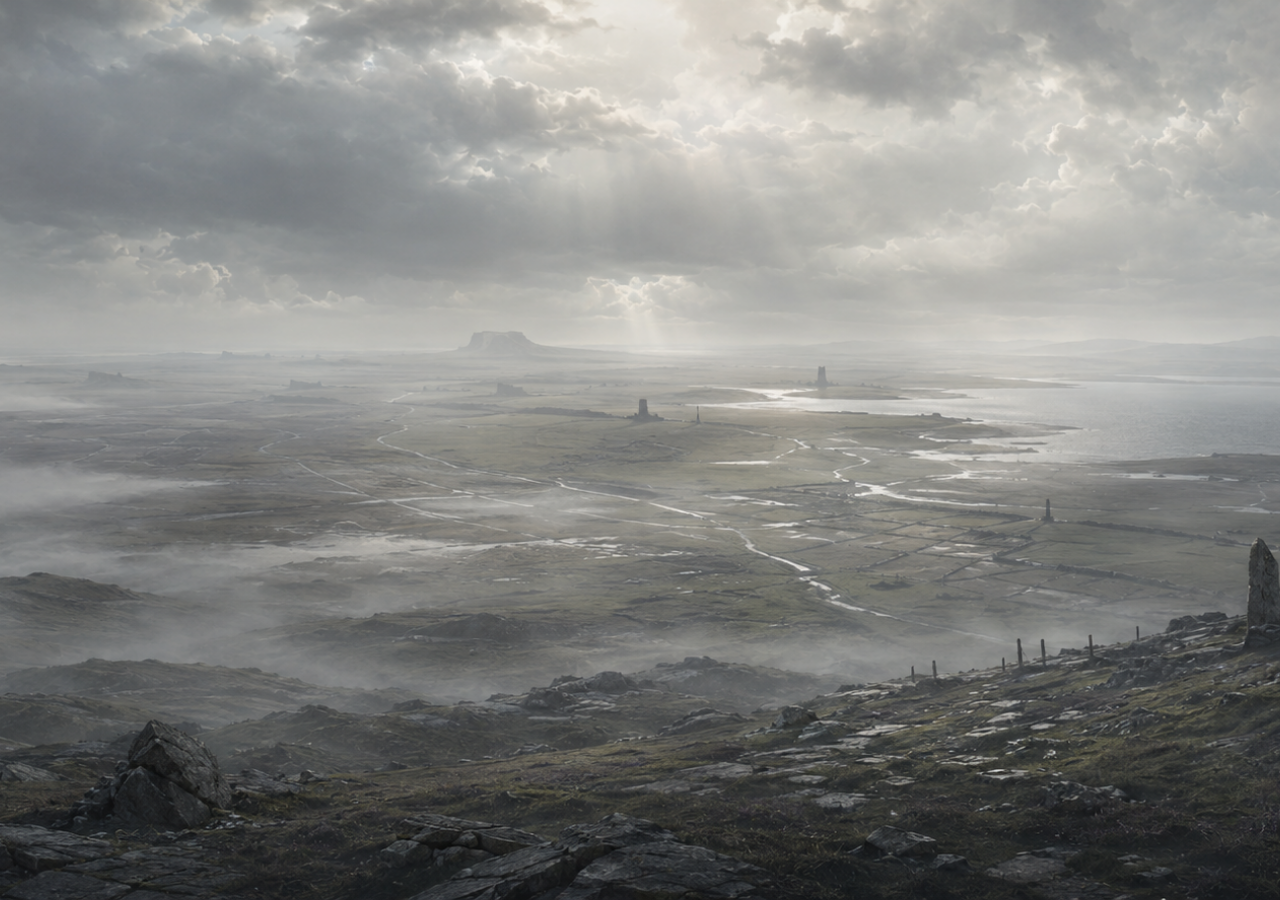
==== index.html @ 6c2b4dd9 "Add holding page" ====
<!doctype html>
<html lang="en">
<head>
  <meta charset="utf-8">
  <meta name="viewport" content="width=device-width, initial-scale=1">
  <title>Made from Fog</title>

  <style>
    html,
    body {
      width: 100%;
      height: 100%;
      margin: 0;
      overflow: hidden;
      background: #111;
    }

    img {
      width: 100%;
      height: 100%;
      display: block;
      object-fit: cover;
      object-position: center;
    }
  </style>
</head>

<body>
  <img src="holding-image.png" alt="A mist-bound landscape">
</body>
</html>
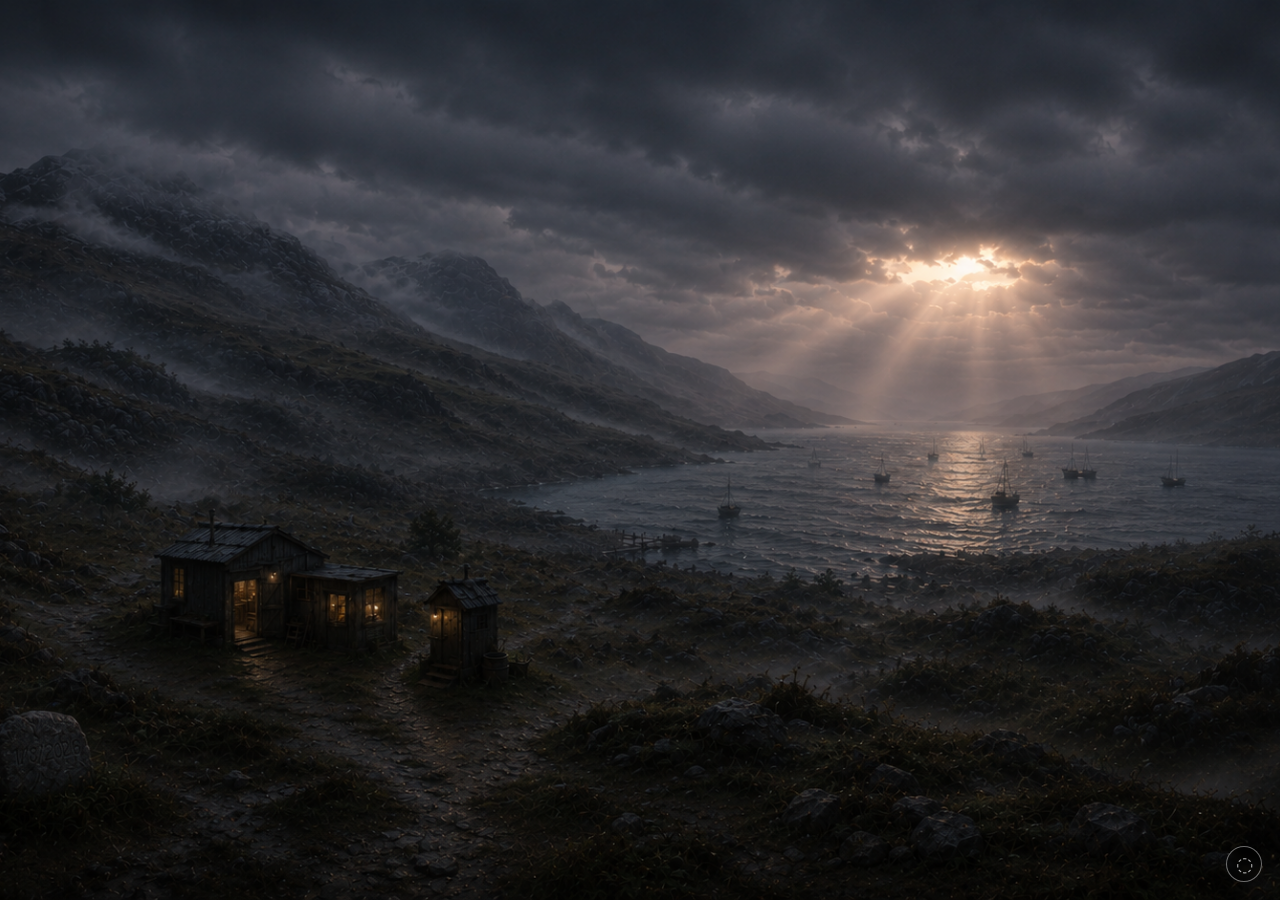
==== commit be02e5d6: "Add subtle visual ledger entry point" ====
--- a/index.html
+++ b/index.html
@@ -15,17 +15,44 @@
       background: #111;
     }
 
-    img {
+    .holding-image {
       width: 100%;
       height: 100%;
       display: block;
       object-fit: cover;
       object-position: center;
     }
+
+    .ledger-link {
+      position: fixed;
+      right: 18px;
+      bottom: 18px;
+      width: 34px;
+      height: 34px;
+      display: grid;
+      place-items: center;
+      border: 1px solid rgba(255, 255, 255, 0.42);
+      border-radius: 50%;
+      background: rgba(0, 0, 0, 0.18);
+      color: rgba(255, 255, 255, 0.68);
+      font: 20px/1 Georgia, serif;
+      text-decoration: none;
+      backdrop-filter: blur(2px);
+      transition: color 160ms ease, border-color 160ms ease, background 160ms ease;
+    }
+
+    .ledger-link:hover,
+    .ledger-link:focus-visible {
+      color: #fff;
+      border-color: rgba(255, 255, 255, 0.82);
+      background: rgba(0, 0, 0, 0.36);
+      outline: none;
+    }
   </style>
 </head>
 
 <body>
-  <img src="holding-image.png" alt="A mist-bound landscape">
+  <img class="holding-image" src="holding-image.png" alt="A mist-bound landscape">
+  <a class="ledger-link" href="archive.html" aria-label="Open the visual ledger" title="Visual ledger">◌</a>
 </body>
 </html>
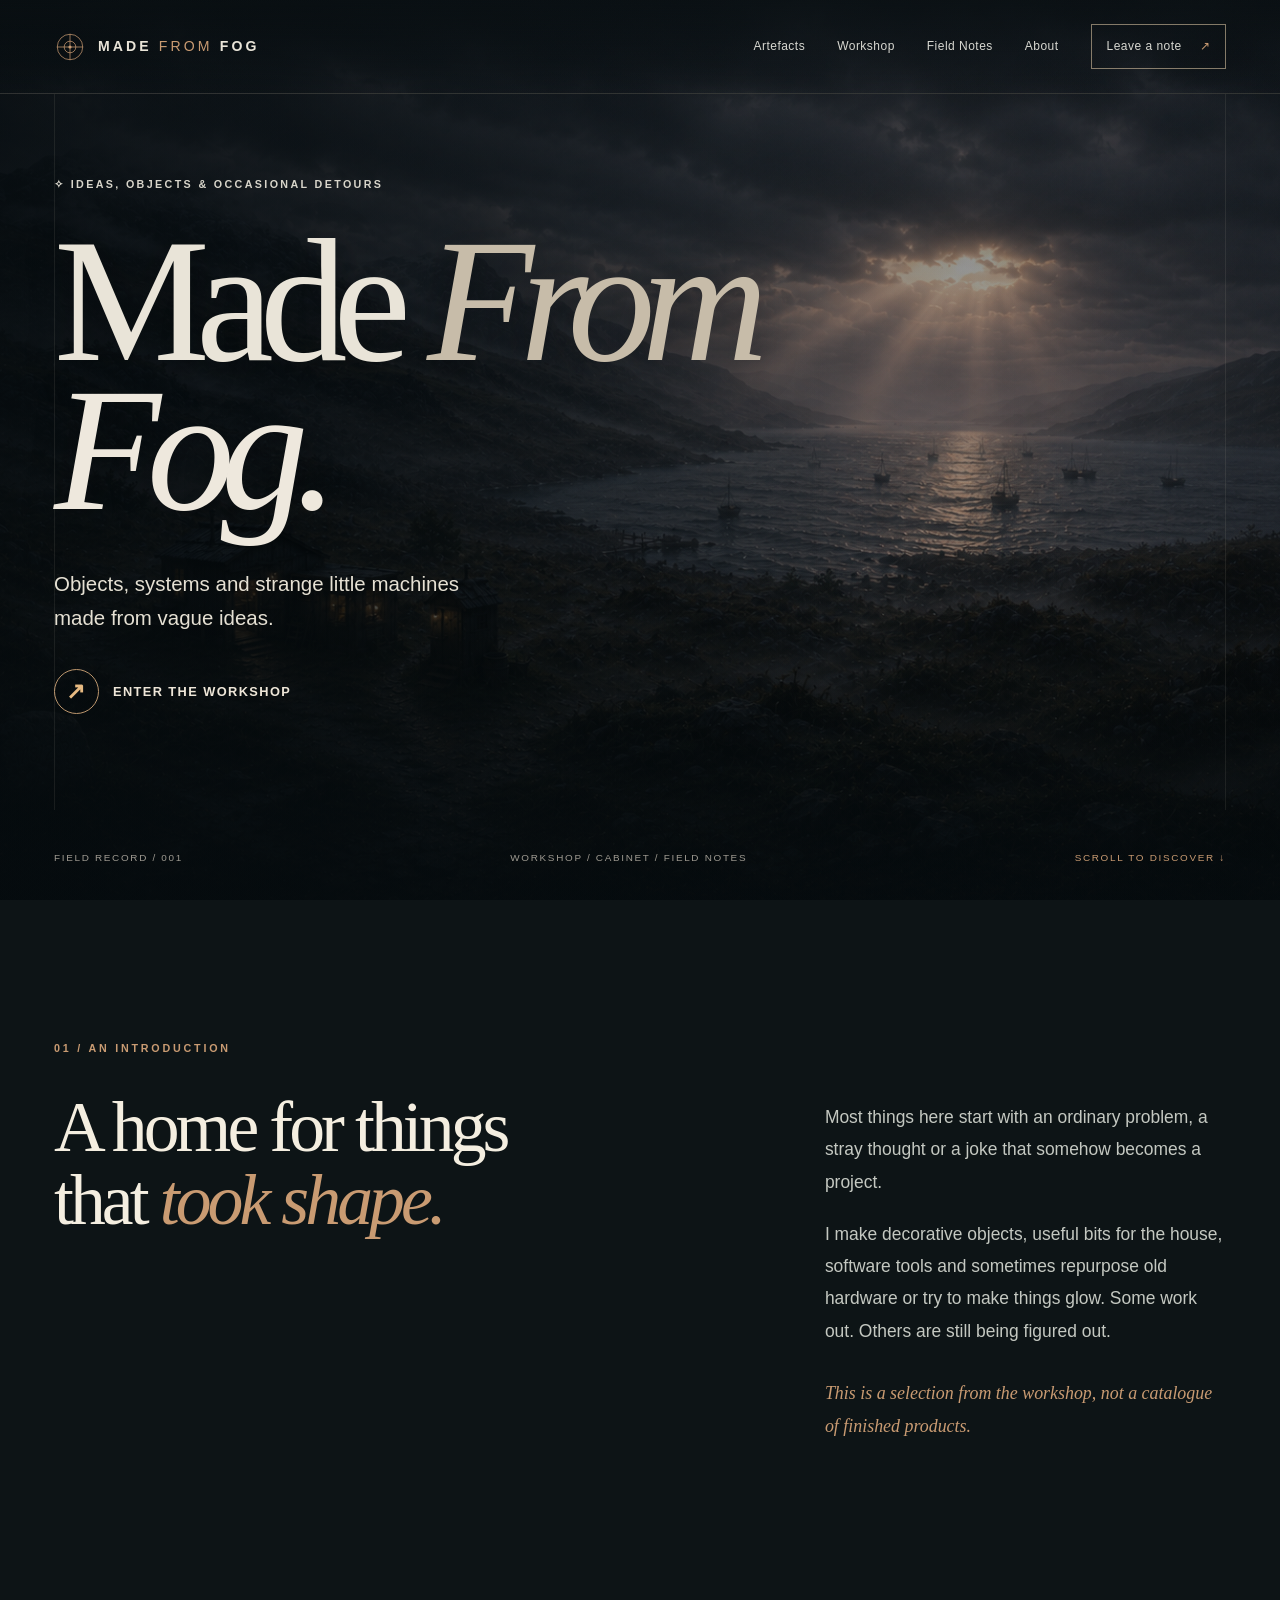
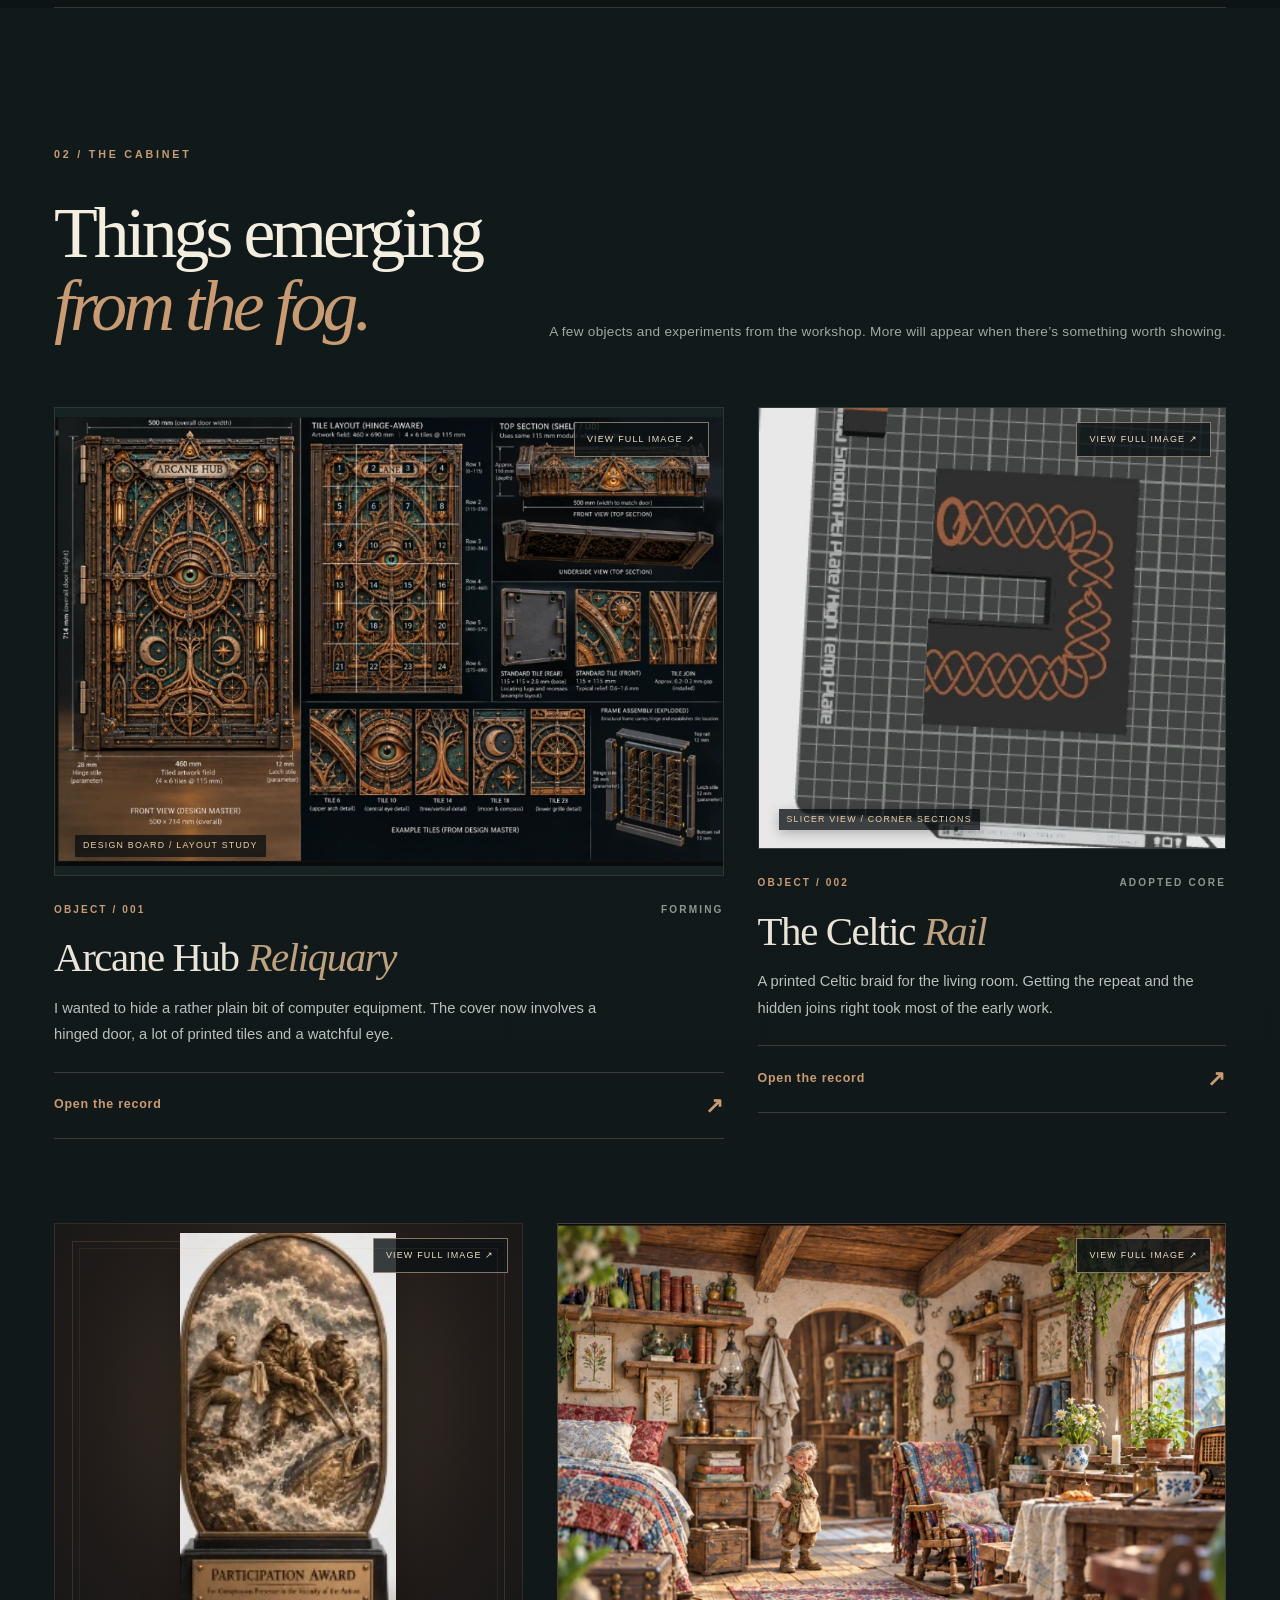
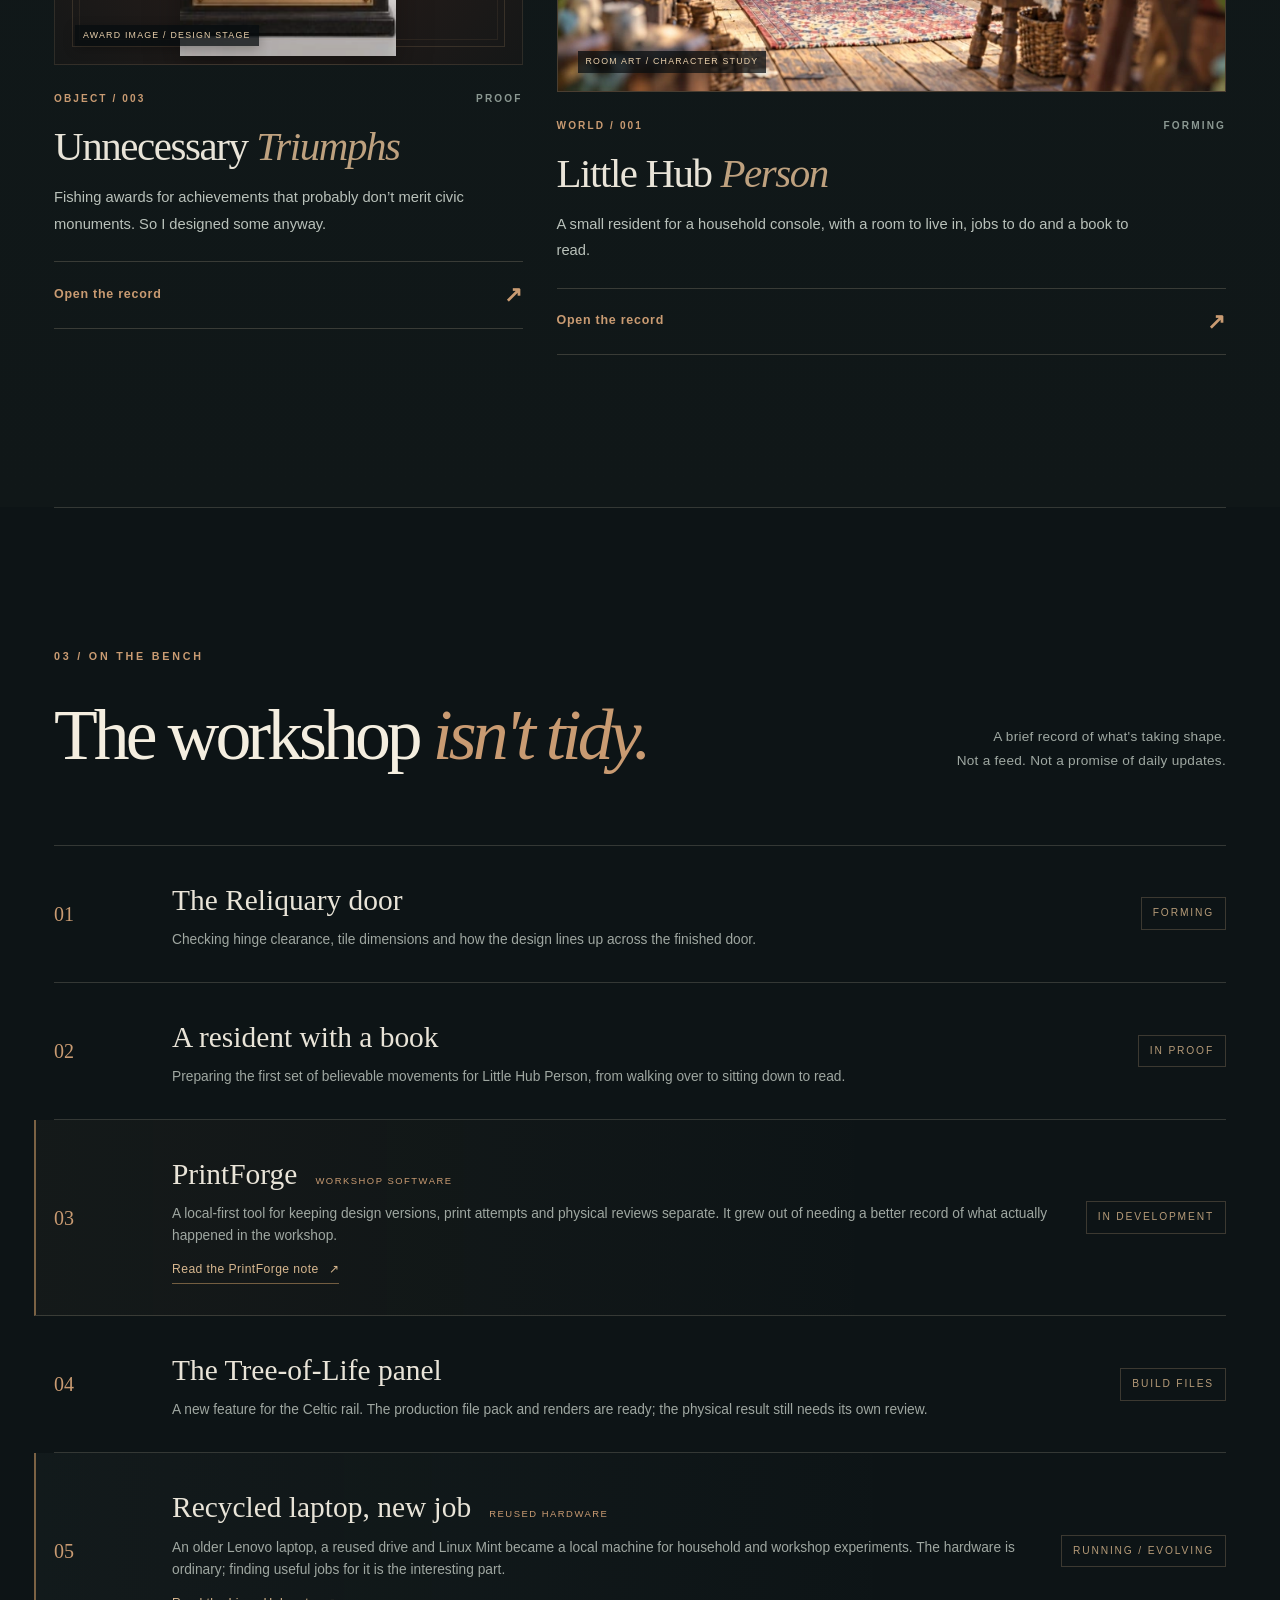
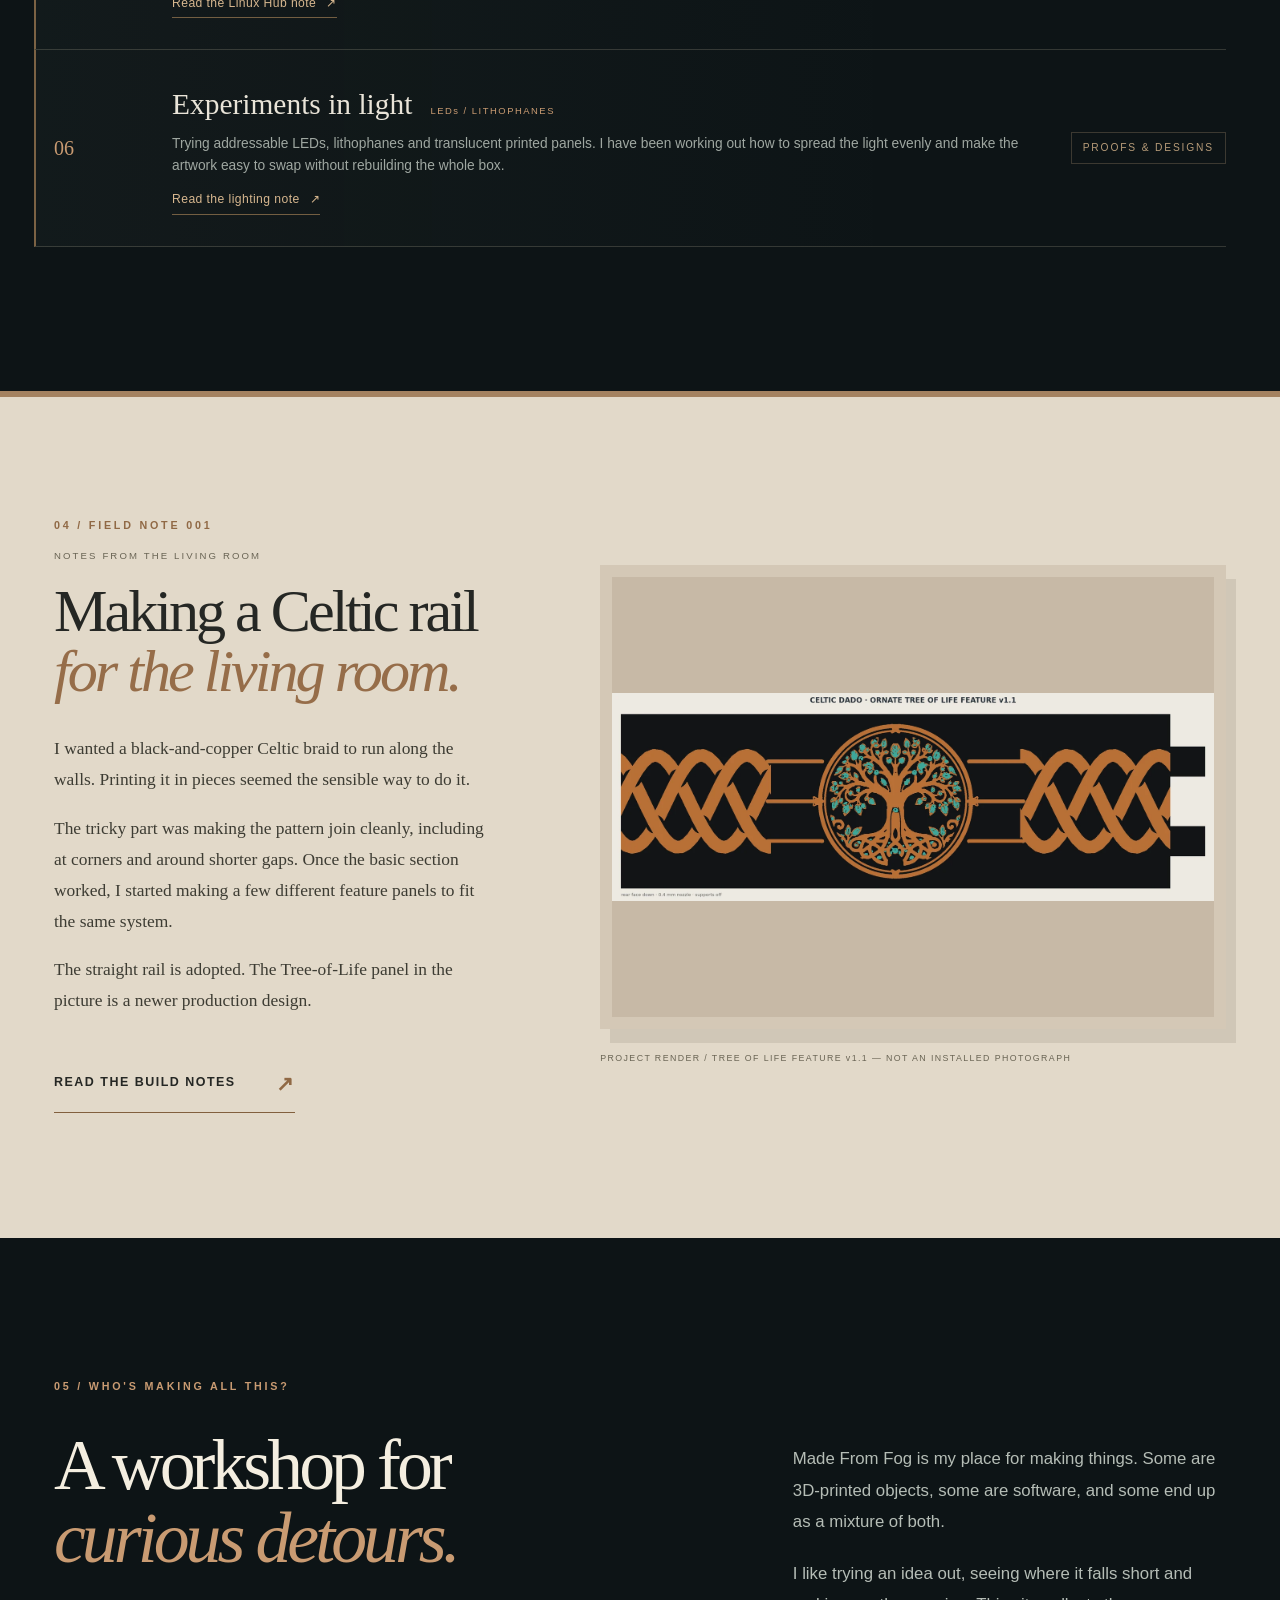
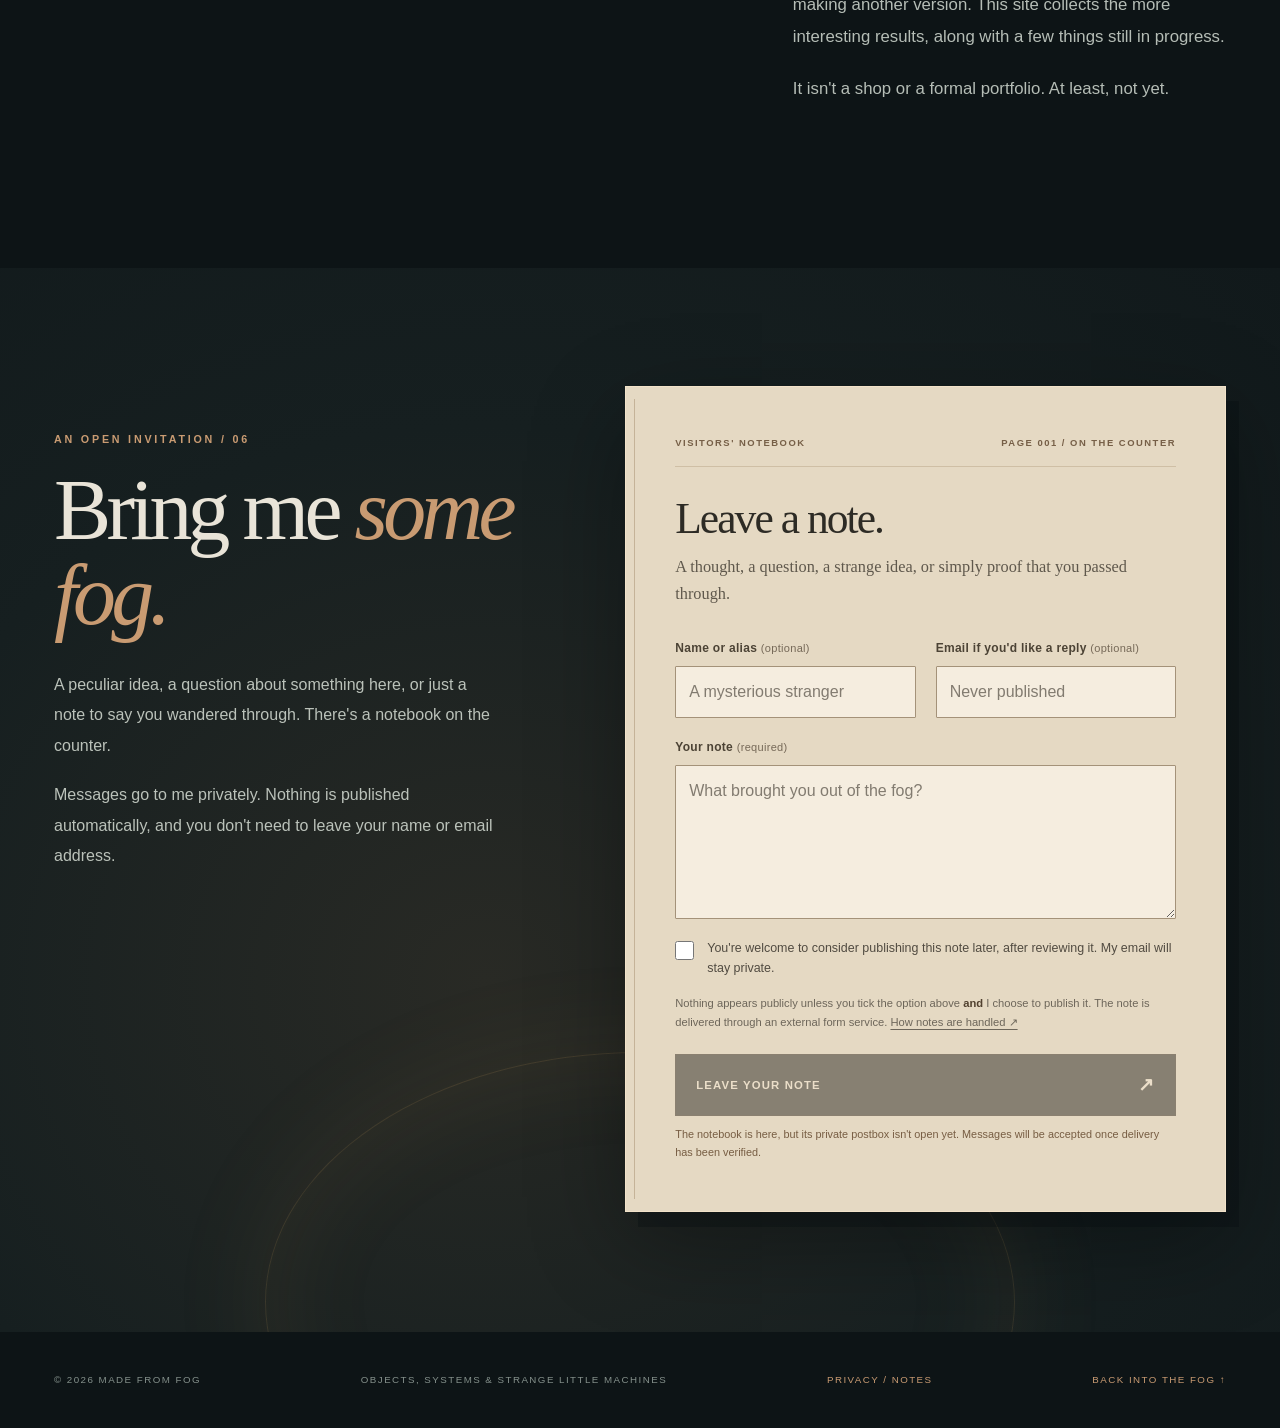
==== commit d2d0eefe: "Stage Made From Fog public gallery v0.5, private notebook closed pending verification" ====
--- a/index.html
+++ b/index.html
@@ -1,58 +1,178 @@
 <!doctype html>
-<html lang="en">
+<html lang="en-GB">
 <head>
-  <meta charset="utf-8">
-  <meta name="viewport" content="width=device-width, initial-scale=1">
-  <title>Made from Fog</title>
-
-  <style>
-    html,
-    body {
-      width: 100%;
-      height: 100%;
-      margin: 0;
-      overflow: hidden;
-      background: #111;
-    }
-
-    .holding-image {
-      width: 100%;
-      height: 100%;
-      display: block;
-      object-fit: cover;
-      object-position: center;
-    }
-
-    .ledger-link {
-      position: fixed;
-      right: 18px;
-      bottom: 18px;
-      width: 34px;
-      height: 34px;
-      display: grid;
-      place-items: center;
-      border: 1px solid rgba(255, 255, 255, 0.42);
-      border-radius: 50%;
-      background: rgba(0, 0, 0, 0.18);
-      color: rgba(255, 255, 255, 0.68);
-      font: 20px/1 Georgia, serif;
-      text-decoration: none;
-      backdrop-filter: blur(2px);
-      transition: color 160ms ease, border-color 160ms ease, background 160ms ease;
-    }
-
-    .ledger-link:hover,
-    .ledger-link:focus-visible {
-      color: #fff;
-      border-color: rgba(255, 255, 255, 0.82);
-      background: rgba(0, 0, 0, 0.36);
-      outline: none;
-    }
-  </style>
+<meta charset="utf-8"/>
+<meta content="width=device-width, initial-scale=1" name="viewport"/>
+<meta content="dark light" name="color-scheme"/>
+<meta content="#10191b" name="theme-color"/>
+<meta content="Made From Fog: a workshop and cabinet of curiosities for objects, systems and strange little machines emerging from vague ideas." name="description"/>
+<title>Made From Fog — Objects, systems &amp; strange little machines</title>
+<link href="assets/css/site.css" rel="stylesheet"/>
 </head>
-
-<body>
-  <img class="holding-image" src="holding-image.png" alt="A mist-bound landscape">
-  <a class="ledger-link" href="archive.html" aria-label="Open the visual ledger" title="Visual ledger">◌</a>
+<body id="top">
+<a class="skip-link" href="#inside">Skip to the workshop</a>
+<header aria-label="Site header" class="site-header">
+<a aria-label="Made From Fog home" class="brand" href="#top">
+<svg aria-hidden="true" class="brand-mark" viewbox="0 0 44 44"><circle cx="22" cy="22" r="17.5"></circle><circle cx="22" cy="22" r="8"></circle><path d="M4 22H40M22 4V40"></path><circle class="brand-star" cx="22" cy="22" r="2.2"></circle></svg>
+<span>MADE <i>FROM</i> FOG</span>
+</a>
+<nav aria-label="Primary navigation" class="desktop-nav">
+<a href="#artefacts">Artefacts</a>
+<a href="#workshop">Workshop</a>
+<a href="#field-notes">Field Notes</a>
+<a href="#about">About</a>
+<a class="nav-invite" href="#notebook">Leave a note <span aria-hidden="true">↗</span></a>
+</nav>
+<details class="mobile-menu">
+<summary aria-label="Open navigation"><span aria-hidden="true">Menu <b>☰</b></span></summary>
+<nav aria-label="Mobile navigation">
+<a href="#artefacts">Artefacts</a>
+<a href="#workshop">Workshop</a>
+<a href="#field-notes">Field Notes</a>
+<a href="#about">About</a>
+<a href="#notebook">Leave a note</a>
+</nav>
+</details>
+</header>
+<main>
+<section aria-labelledby="hero-title" class="hero">
+<div aria-hidden="true" class="hero-gridlines"></div>
+<div class="hero-content page-width">
+<p class="eyebrow hero-kicker">✧  IDEAS, OBJECTS &amp; OCCASIONAL DETOURS</p>
+<h1 id="hero-title">Made <span>From</span><br/><em>Fog.</em></h1>
+<p class="hero-proposition">Objects, systems and strange little machines<br class="wide-only"/> made from vague ideas.</p>
+<a class="enter-link" href="#inside"><span aria-hidden="true" class="enter-icon">↗</span><span>Enter the workshop</span></a>
+</div>
+<div class="hero-foot page-width">
+<span>FIELD RECORD / 001</span>
+<span>WORKSHOP / CABINET / FIELD NOTES</span>
+<span class="hero-scroll">SCROLL TO DISCOVER ↓</span>
+</div>
+</section>
+<section aria-labelledby="intro-title" class="introduction page-width section-space" id="inside">
+<p class="eyebrow marker-label">01 / AN INTRODUCTION</p>
+<div class="intro-layout">
+<h2 class="display-heading" id="intro-title">A home for things<br/>that <em>took shape.</em></h2>
+<div class="intro-prose">
+<p>Most things here start with an ordinary problem, a stray thought or a joke that somehow becomes a project.</p>
+<p>I make decorative objects, useful bits for the house, software tools and sometimes repurpose old hardware or try to make things glow. Some work out. Others are still being figured out.</p>
+<p class="quiet-note">This is a selection from the workshop, not a catalogue of finished products.</p>
+</div>
+</div>
+</section>
+<section aria-labelledby="artefacts-title" class="gallery-section" id="artefacts">
+<div class="page-width section-head">
+<div>
+<p class="eyebrow marker-label">02 / THE CABINET</p>
+<h2 class="display-heading" id="artefacts-title">Things emerging<br/><em>from the fog.</em></h2>
+</div>
+<p class="section-aside">A few objects and experiments from the workshop. More will appear when there’s something worth showing.</p>
+</div>
+<div class="page-width gallery-grid">
+<article class="artefact card-large" id="arcane-hub">
+<div class="artefact-art art-arcane" data-source-status="selected"><a aria-label="View complete design board" class="artefact-image-link" href="assets/images/full/arcane-hub-reliquary.webp" rel="noopener noreferrer" target="_blank"><img alt="Arcane Hub Reliquary design board with a copper and teal mechanical cabinet door, an eye motif, numbered tile plan and assembly details." decoding="async" height="599" loading="lazy" src="assets/images/gallery/arcane-hub-reliquary.webp" width="890"/><span class="image-expand">VIEW FULL IMAGE ↗</span></a><span class="art-annotation">DESIGN BOARD / LAYOUT STUDY</span></div>
+<div class="artefact-body">
+<div class="artefact-metadata"><span>OBJECT / 001</span><span>FORMING</span></div>
+<h3>Arcane Hub <em>Reliquary</em></h3>
+<p>I wanted to hide a rather plain bit of computer equipment. The cover now involves a hinged door, a lot of printed tiles and a watchful eye.</p>
+<details class="record"><summary>Open the record <span aria-hidden="true">↗</span></summary><div class="record-inner"><p><strong>The idea.</strong> Hide the equipment without making the space difficult to get into.</p><p><strong>Where it is now.</strong> A planned cabinet screen with modular decorative panels and translucent sections; the door layout has to work around the hinge.</p><p><strong>Still working on.</strong> Print quality, individual tile sizes and keeping the overall design lined up across the door.</p></div></details>
+</div>
+</article>
+<article class="artefact card-small" id="celtic-dado">
+<div class="artefact-art art-celtic" data-source-status="selected"><a aria-label="View complete slicer image" class="artefact-image-link" href="assets/images/full/celtic-rail-slicer.webp" rel="noopener noreferrer" target="_blank"><img alt="Bambu Studio screenshot showing the black and copper Celtic braid rail parts laid out around a corner on the print plate." decoding="async" height="448" loading="lazy" src="assets/images/gallery/celtic-rail-slicer.webp" width="361"/><span class="image-expand">VIEW FULL IMAGE ↗</span></a><span class="art-annotation">SLICER VIEW / CORNER SECTIONS</span></div>
+<div class="artefact-body">
+<div class="artefact-metadata"><span>OBJECT / 002</span><span>ADOPTED CORE</span></div>
+<h3>The Celtic <em>Rail</em></h3>
+<p>A printed Celtic braid for the living room. Getting the repeat and the hidden joins right took most of the early work.</p>
+<details class="record"><summary>Open the record <span aria-hidden="true">↗</span></summary><div class="record-inner"><p><strong>The idea.</strong> Make a matching decorative rail to run around the living room.</p><p><strong>What worked.</strong> A standard section with a 220 mm installed pitch, hidden joins and repeatable braid detail.</p><p><strong>What came next.</strong> Corners and feature panels. The card image is a slicer preview of the rail components; the Tree-of-Life panel has separate production renders.</p></div></details>
+</div>
+</article>
+<article class="artefact card-small" id="triumphs">
+<div class="artefact-art art-triumphs" data-source-status="selected"><a aria-label="View complete award image" class="artefact-image-link" href="assets/images/full/triumphs-relief.webp" rel="noopener noreferrer" target="_blank"><img alt="Sepia-coloured concept image of an oval mock-heroic fishing participation award, with three figures in rough seas above its plinth." decoding="async" height="276" loading="lazy" src="assets/images/gallery/triumphs-relief.webp" width="141"/><span class="image-expand">VIEW FULL IMAGE ↗</span></a><span class="art-annotation">AWARD IMAGE / DESIGN STAGE</span></div>
+<div class="artefact-body">
+<div class="artefact-metadata"><span>OBJECT / 003</span><span>PROOF</span></div>
+<h3>Unnecessary <em>Triumphs</em></h3>
+<p>Fishing awards for achievements that probably don’t merit civic monuments. So I designed some anyway.</p>
+<details class="record"><summary>Open the record <span aria-hidden="true">↗</span></summary><div class="record-inner"><p><strong>The idea.</strong> Three deliberately over-serious awards for a fishing trip, plus a commemorative token.</p><p><strong>Where it is now.</strong> The Surmullet and Present at Events have engineered print packages and previews.</p><p><strong>Still working on.</strong> Print presentation and checking which photographs and likenesses can be published. The selected picture is design artwork rather than evidence of a finished print.</p></div></details>
+</div>
+</article>
+<article class="artefact card-large" id="little-hub-person">
+<div class="artefact-art art-lhp" data-source-status="selected"><a aria-label="View complete room artwork" class="artefact-image-link" href="assets/images/full/little-hub-room.webp" rel="noopener noreferrer" target="_blank"><img alt="Warm illustrated domestic room with books, a bed, a chair, a window and a small faerie resident standing near the rug." decoding="async" height="580" loading="lazy" src="assets/images/gallery/little-hub-room.webp" width="872"/><span class="image-expand">VIEW FULL IMAGE ↗</span></a><span class="art-annotation">ROOM ART / CHARACTER STUDY</span></div>
+<div class="artefact-body">
+<div class="artefact-metadata"><span>WORLD / 001</span><span>FORMING</span></div>
+<h3>Little Hub <em>Person</em></h3>
+<p>A small resident for a household console, with a room to live in, jobs to do and a book to read.</p>
+<details class="record"><summary>Open the record <span aria-hidden="true">↗</span></summary><div class="record-inner"><p><strong>The idea.</strong> Make the quiet moments on a home console feel inhabited rather than empty.</p><p><strong>Where it is now.</strong> The room and character designs are established. The first walking, sitting and reading activities are being developed.</p><p><strong>Still working on.</strong> Turning the room and character artwork into believable small movements and everyday routines. This is scene artwork, not a runtime screenshot.</p></div></details>
+</div>
+</article>
+</div>
+</section>
+<section aria-labelledby="workshop-title" class="workshop-section section-space page-width" id="workshop">
+<div class="section-head">
+<div><p class="eyebrow marker-label">03 / ON THE BENCH</p><h2 class="display-heading" id="workshop-title">The workshop <em>isn't tidy.</em></h2></div>
+<p class="section-aside">A brief record of what's taking shape.<br/>Not a feed. Not a promise of daily updates.</p>
+</div>
+<div class="workshop-list">
+<div class="workshop-item" id="reliquary-on-bench"><span class="workshop-index">01</span><div><h3>The Reliquary door</h3><p>Checking hinge clearance, tile dimensions and how the design lines up across the finished door.</p></div><span class="workshop-state">FORMING</span></div>
+<div class="workshop-item"><span class="workshop-index">02</span><div><h3>A resident with a book</h3><p>Preparing the first set of believable movements for Little Hub Person, from walking over to sitting down to read.</p></div><span class="workshop-state">IN PROOF</span></div>
+<div class="workshop-item workshop-item-feature" id="printforge"><span class="workshop-index">03</span><div><div class="workshop-heading"><h3>PrintForge</h3><span class="workshop-kind">WORKSHOP SOFTWARE</span></div><p>A local-first tool for keeping design versions, print attempts and physical reviews separate. It grew out of needing a better record of what actually happened in the workshop.</p><a class="workshop-more" href="workshop/printforge/index.html">Read the PrintForge note <span aria-hidden="true">↗</span></a></div><span class="workshop-state">IN DEVELOPMENT</span></div>
+<div class="workshop-item"><span class="workshop-index">04</span><div><h3>The Tree-of-Life panel</h3><p>A new feature for the Celtic rail. The production file pack and renders are ready; the physical result still needs its own review.</p></div><span class="workshop-state">BUILD FILES</span></div>
+<div class="workshop-item workshop-item-feature workshop-item-added" id="reclaimed-linux-hub"><span class="workshop-index">05</span><div><div class="workshop-heading"><h3>Recycled laptop, new job</h3><span class="workshop-kind">REUSED HARDWARE</span></div><p>An older Lenovo laptop, a reused drive and Linux Mint became a local machine for household and workshop experiments. The hardware is ordinary; finding useful jobs for it is the interesting part.</p><a class="workshop-more" href="workshop/reclaimed-linux-hub/index.html">Read the Linux Hub note<span aria-hidden="true"> ↗</span></a></div><span class="workshop-state">RUNNING / EVOLVING</span></div><div class="workshop-item workshop-item-feature workshop-item-added" id="experiments-in-light"><span class="workshop-index">06</span><div><div class="workshop-heading"><h3>Experiments in light</h3><span class="workshop-kind">LEDs / LITHOPHANES</span></div><p>Trying addressable LEDs, lithophanes and translucent printed panels. I have been working out how to spread the light evenly and make the artwork easy to swap without rebuilding the whole box.</p><a class="workshop-more" href="workshop/experiments-in-light/index.html">Read the lighting note<span aria-hidden="true"> ↗</span></a></div><span class="workshop-state">PROOFS &amp; DESIGNS</span></div></div>
+</section>
+<section aria-labelledby="field-title" class="field-note-section" id="field-notes">
+<div class="page-width field-grid">
+<div class="field-copy">
+<p class="eyebrow dark-label">04 / FIELD NOTE 001</p>
+<p class="field-type">NOTES FROM THE LIVING ROOM</p>
+<h2 id="field-title">Making a Celtic rail<br/><em>for the living room.</em></h2>
+<p>I wanted a black-and-copper Celtic braid to run along the walls. Printing it in pieces seemed the sensible way to do it.</p>
+<p>The tricky part was making the pattern join cleanly, including at corners and around shorter gaps. Once the basic section worked, I started making a few different feature panels to fit the same system.</p>
+<p>The straight rail is adopted. The Tree-of-Life panel in the picture is a newer production design.</p>
+<a class="dark-link" href="field-notes/celtic-rail/index.html">Read the build notes <span aria-hidden="true">↗</span></a>
+</div>
+<figure class="field-figure"><img alt="Production CAD render of the long black Celtic dado rail with copper three-strand braid and a central Tree-of-Life feature" loading="lazy" src="assets/art/celtic-rail.webp"/><figcaption>PROJECT RENDER / TREE OF LIFE FEATURE v1.1 — NOT AN INSTALLED PHOTOGRAPH</figcaption></figure>
+</div>
+</section>
+<section aria-labelledby="about-title" class="about-section page-width section-space" id="about">
+<div><p class="eyebrow marker-label">05 / WHO'S MAKING ALL THIS?</p><h2 class="display-heading" id="about-title">A workshop for<br/><em>curious detours.</em></h2></div>
+<div class="about-copy">
+<p>Made From Fog is my place for making things. Some are 3D-printed objects, some are software, and some end up as a mixture of both.</p>
+<p>I like trying an idea out, seeing where it falls short and making another version. This site collects the more interesting results, along with a few things still in progress.</p>
+<p>It isn't a shop or a formal portfolio. At least, not yet.</p>
+</div>
+</section>
+<section aria-labelledby="bring-title" class="invitation invitation-notebook" id="notebook">
+<div aria-hidden="true" class="invitation-glow"></div>
+<div class="page-width notebook-layout">
+<div class="notebook-intro">
+<p class="eyebrow">AN OPEN INVITATION / 06</p>
+<h2 id="bring-title">Bring me <em>some fog.</em></h2>
+<p>A peculiar idea, a question about something here, or just a note to say you wandered through. There's a notebook on the counter.</p>
+<p>Messages go to me privately. Nothing is published automatically, and you don't need to leave your name or email address.</p>
+</div>
+<div class="notebook-paper" aria-labelledby="notebook-title">
+<div class="notebook-topline"><span>VISITORS' NOTEBOOK</span><span>PAGE 001 / ON THE COUNTER</span></div>
+<h3 id="notebook-title">Leave a note.</h3>
+<p class="notebook-hint">A thought, a question, a strange idea, or simply proof that you passed through.</p>
+<form id="guest-note-form" action="#notebook" method="POST" autocomplete="on">
+<input name="_subject" type="hidden" value="Made From Fog — private visitor note"/>
+<input name="_next" type="hidden" value="https://made-from-fog.co.uk/notes/thank-you/"/>
+<input name="_template" type="hidden" value="table"/>
+<div class="honey-trap" aria-hidden="true"><label for="visitor-website">Leave this blank</label><input tabindex="-1" name="_honey" id="visitor-website" type="text" autocomplete="off"/></div>
+<div class="notebook-fields">
+<div class="notebook-field"><label for="visitor-name">Name or alias <span>(optional)</span></label><input id="visitor-name" name="name" type="text" maxlength="64" autocomplete="nickname" placeholder="A mysterious stranger"/></div>
+<div class="notebook-field"><label for="visitor-email">Email if you'd like a reply <span>(optional)</span></label><input id="visitor-email" name="email" type="email" maxlength="254" autocomplete="email" placeholder="Never published"/></div>
+</div>
+<div class="notebook-field"><label for="visitor-message">Your note <span>(required)</span></label><textarea id="visitor-message" name="message" required minlength="5" maxlength="1500" rows="5" placeholder="What brought you out of the fog?"></textarea></div>
+<label class="notebook-consent" for="visitor-share"><input id="visitor-share" name="may_publish" type="checkbox" value="Yes - I give permission to consider this note for public display with my chosen name/alias only"/><span>You're welcome to consider publishing this note later, after reviewing it. My email will stay private.</span></label>
+<p class="notebook-privacy">Nothing appears publicly unless you tick the option above <strong>and</strong> I choose to publish it. The note is delivered through an external form service. <a href="privacy/">How notes are handled ↗</a></p>
+<button class="notebook-submit" type="submit" disabled>Leave your note <span aria-hidden="true">↗</span></button>
+<p class="notebook-setup-message" role="status">The notebook is here, but its private postbox isn't open yet. Messages will be accepted once delivery has been verified.</p>
+</form>
+</div>
+</div>
+</section>
+</main>
+<footer class="site-footer page-width"><span>© <span id="year">2026</span> MADE FROM FOG</span><span>OBJECTS, SYSTEMS &amp; STRANGE LITTLE MACHINES</span><a href="privacy/">PRIVACY / NOTES</a><a href="#top">BACK INTO THE FOG ↑</a></footer>
 </body>
 </html>
--- a/assets/css/site.css
+++ b/assets/css/site.css
@@ -0,0 +1,103 @@
+:root{--ink:#0d1416;--ink2:#151f20;--ink3:#1c2526;--text:#e9e4d8;--muted:#adb2ab;--faint:#79827d;--copper:#c99b72;--copper-soft:#9d7a58;--line:rgba(209,200,174,.2);--paper:#e2d9c9;--paper-ink:#252724;--max:1280px}
+*{box-sizing:border-box}html{scroll-behavior:smooth;scroll-padding-top:68px}body{margin:0;background:var(--ink);color:var(--text);font-family:Arial,Helvetica,sans-serif;-webkit-font-smoothing:antialiased;line-height:1.6}img{display:block;max-width:100%}a{color:inherit;text-decoration:none}button,input{font:inherit}p,h1,h2,h3{margin-top:0}::selection{background:var(--copper);color:#141718}:focus-visible{outline:2px solid #ebc59b;outline-offset:4px}.skip-link{position:absolute;left:12px;top:-80px;z-index:60;background:#e6dccd;color:#151515;padding:10px 16px}.skip-link:focus{top:12px}.page-width{width:min(calc(100% - 108px),var(--max));margin-inline:auto}.section-space{padding-top:140px;padding-bottom:144px}.eyebrow{font-size:.67rem;font-weight:700;letter-spacing:.26em;text-transform:uppercase;color:var(--copper);line-height:1.5}.marker-label{margin-bottom:35px}.display-heading{font-family:Georgia,'Times New Roman',serif;font-size:clamp(3rem,5.6vw,6.45rem);font-weight:400;letter-spacing:-.055em;line-height:1.02;margin:0;color:#f4eee0}.display-heading em{font-weight:400;color:var(--copper);font-style:italic}.site-header{height:94px;position:absolute;inset:0 0 auto;z-index:15;display:flex;justify-content:space-between;align-items:center;padding:0 max(54px,calc((100vw - var(--max))/2));border-bottom:1px solid rgba(230,220,192,.17);background:linear-gradient(180deg,rgba(9,15,18,.7),rgba(9,15,18,.06));gap:24px}.brand{display:flex;align-items:center;gap:12px;font-size:.88rem;letter-spacing:.22em;font-weight:600;white-space:nowrap;line-height:1.2}.brand i{font-style:normal;color:var(--copper);font-weight:400}.brand-mark{width:32px;fill:none;stroke:var(--copper);stroke-width:1}.brand-mark .brand-star{fill:var(--copper);stroke:none}.desktop-nav{display:flex;align-items:center;gap:clamp(19px,2.5vw,37px);font-size:.75rem;letter-spacing:.04em;color:#d8d8d1}.desktop-nav a:not(.nav-invite){transition:color .25s}.desktop-nav a:not(.nav-invite):hover{color:var(--copper)}.desktop-nav .nav-invite{border:1px solid rgba(232,208,172,.55);padding:12px 15px;white-space:nowrap}.desktop-nav .nav-invite span{margin-left:14px;color:var(--copper)}.mobile-menu{display:none}.hero{position:relative;min-height:800px;min-height:100svh;display:flex;flex-direction:column;justify-content:center;isolation:isolate;background:#0b171c}.hero:before{content:"";position:absolute;inset:0;z-index:-2;background-image:linear-gradient(90deg,rgba(5,11,14,.73),rgba(6,12,15,.25) 65%,rgba(5,11,14,.18)),linear-gradient(0deg,rgba(5,11,14,.86),transparent 39%,rgba(5,11,14,.38)),url('../../holding-image.png'),url('../art/fog-study.webp');background-size:cover;background-position:center center}.hero:after{content:"";position:absolute;inset:0;z-index:-1;pointer-events:none;background:radial-gradient(ellipse 52% 64% at 73% 44%,transparent,rgba(6,12,15,.35))}.hero-gridlines{position:absolute;inset:94px 54px 90px;pointer-events:none;border-left:1px solid rgba(245,236,215,.08);border-right:1px solid rgba(245,236,215,.08)}.hero-content{padding-top:140px;padding-bottom:150px}.hero-kicker{color:#d8d5ca;margin-bottom:35px;letter-spacing:.22em}.tiny-star{font-size:1rem;color:var(--copper);margin-right:9px}.hero h1{font-family:Georgia,'Times New Roman',serif;font-weight:400;line-height:.85;font-size:clamp(6.5rem,13.7vw,13.8rem);letter-spacing:-.08em;margin:0 0 42px;text-shadow:0 5px 40px rgba(0,0,0,.35)}.hero h1 span{font-style:italic;color:#c7bca9}.hero h1 em{font-style:italic;color:#eee8dd;font-weight:400}.hero-proposition{color:#e5e0d3;font-size:clamp(1rem,1.6vw,1.28rem);line-height:1.65;max-width:620px;margin:0 0 35px}.enter-link{display:inline-flex;align-items:center;gap:14px;font-size:.8rem;font-weight:600;letter-spacing:.11em;text-transform:uppercase;color:#eee6d8}.enter-icon{width:45px;height:45px;border:1px solid #bc966d;color:#e7ba82;display:grid;place-items:center;font-size:1.45rem;border-radius:100px;transition:background .25s,transform .25s}.enter-link:hover .enter-icon{background:rgba(203,155,105,.18);transform:translate(3px,-3px)}.hero-foot{position:absolute;bottom:34px;left:50%;transform:translateX(-50%);display:flex;gap:14px;justify-content:space-between;color:rgba(232,223,208,.68);font-size:.62rem;letter-spacing:.17em}.hero-scroll{color:var(--copper)}.introduction{border-bottom:1px solid var(--line)}.intro-layout{display:grid;grid-template-columns:1.25fr .75fr;gap:clamp(40px,8vw,140px);align-items:start}.intro-prose{max-width:450px;padding-top:10px;color:#c4c8c1;font-size:1.09rem;line-height:1.85}.intro-prose p{margin-bottom:20px}.intro-prose .quiet-note{font-family:Georgia,serif;font-style:italic;color:var(--copper);font-size:1.12rem;margin-top:30px}.gallery-section{padding:138px 0 152px;background:linear-gradient(180deg,#111a1b,#101718)}.section-head{display:flex;justify-content:space-between;align-items:end;gap:60px;margin-bottom:64px}.section-aside{font-size:.85rem;line-height:1.75;letter-spacing:.02em;color:#9fa8a2;margin-bottom:0;min-width:230px;text-align:right}.gallery-grid{display:grid;grid-template-columns:repeat(12,minmax(0,1fr));column-gap:34px;row-gap:84px}.artefact{min-width:0}.card-large{grid-column:span 7}.card-small{grid-column:span 5}.artefact-art{position:relative;overflow:hidden;background:#192526;border:1px solid rgba(220,195,153,.12);aspect-ratio:1.43;display:grid;place-items:center}.artefact-art img{width:100%;height:100%;object-fit:cover;transition:transform .8s cubic-bezier(.16,1,.3,1)}.artefact:hover .artefact-art img{transform:scale(1.035)}.card-small .artefact-art{aspect-ratio:1.06}.art-arcane{background:#172322}.art-celtic{background:#121513}.art-celtic img{object-fit:cover;object-position:center}.art-triumphs{background:#27221c}.art-lhp{background:#352b22}.art-annotation{position:absolute;bottom:18px;left:20px;padding:5px 8px;background:rgba(7,13,15,.76);color:#e9d0ac;letter-spacing:.14em;font-size:.55rem;line-height:1.3}.artefact-body{padding-top:26px}.artefact-metadata{display:flex;gap:25px;justify-content:space-between;font-size:.63rem;letter-spacing:.21em;color:var(--copper);font-weight:700}.artefact-metadata span+span{color:#8b9892}.artefact h3{font-family:Georgia,serif;font-size:clamp(2rem,3.2vw,3.35rem);line-height:1.12;letter-spacing:-.035em;font-weight:400;margin:17px 0 14px}.artefact h3 em{color:#bea17f;font-weight:400}.artefact-body>p{font-size:.92rem;line-height:1.8;max-width:580px;color:#b9c1ba;margin-bottom:24px}.record{border-top:1px solid rgba(220,206,176,.2);border-bottom:1px solid rgba(220,206,176,.2);color:var(--copper)}.record summary{cursor:pointer;display:flex;justify-content:space-between;align-items:center;font-weight:600;letter-spacing:.06em;padding:15px 0;font-size:.78rem;list-style:none}.record summary::-webkit-details-marker{display:none}.record summary span{font-size:1.4rem;transition:transform .25s}.record[open] summary span{transform:rotate(90deg)}.record-inner{padding:4px 12px 17px;border-top:1px solid rgba(220,206,176,.1);color:#b9c1ba;font-size:.84rem;line-height:1.7}.record-inner p{margin:11px 0}.record-inner strong{color:#e0c29c;font-weight:600}.workshop-section{border-top:1px solid var(--line)}.workshop-section .section-head{margin-bottom:72px}.workshop-list{border-top:1px solid var(--line)}.workshop-item{border-bottom:1px solid var(--line);display:grid;grid-template-columns:90px 1fr auto;gap:28px;padding:31px 0;align-items:center}.workshop-index{color:var(--copper);font-family:Georgia,serif;font-size:1.25rem}.workshop-item h3{font-family:Georgia,serif;font-size:clamp(1.35rem,2.3vw,2.2rem);font-weight:400;margin:0 0 5px}.workshop-item p{color:#9fa7a1;font-size:.86rem;margin:0;line-height:1.6}.workshop-state{font-size:.64rem;color:#b69b78;letter-spacing:.18em;white-space:nowrap;border:1px solid rgba(182,155,120,.28);padding:7px 11px}.field-note-section{background:var(--paper);color:var(--paper-ink);padding:120px 0 125px;border-top:6px solid #a48260}.field-grid{display:grid;grid-template-columns:.83fr 1.17fr;gap:clamp(50px,8vw,110px);align-items:center}.field-copy h2{font-family:Georgia,serif;font-size:clamp(3rem,5.5vw,6.3rem);font-weight:400;letter-spacing:-.05em;line-height:1;margin:0 0 32px}.field-copy h2 em{font-weight:400;color:#966d49}.dark-label{color:#906945}.field-type{margin:15px 0 18px;font-size:.6rem;letter-spacing:.22em;color:#696454}.field-copy>p:not(.eyebrow):not(.field-type){font-family:Georgia,serif;font-size:1.09rem;line-height:1.78;color:#3d3c33}.dark-link{margin-top:21px;display:inline-flex;align-items:center;justify-content:space-between;gap:40px;font-size:.78rem;text-transform:uppercase;letter-spacing:.12em;font-weight:700;padding:12px 0;border-bottom:1px solid #82603e}.dark-link span{font-size:1.3rem;color:#906945}.field-figure{margin:0}.field-figure img{width:100%;aspect-ratio:1.35;object-fit:contain;background:#c7b9a6;border:12px solid #d4c8b6;box-shadow:10px 14px 0 rgba(75,65,50,.12)}.field-figure figcaption{font-size:.55rem;line-height:1.6;letter-spacing:.16em;color:#696454;margin-top:22px}.about-section{display:grid;grid-template-columns:1fr .7fr;gap:120px}.about-copy{color:#b5bdb6;font-size:1.05rem;line-height:1.88;padding-top:65px}.about-copy p{margin-bottom:20px}.invitation{min-height:490px;display:grid;place-items:center;position:relative;overflow:hidden;isolation:isolate;background:radial-gradient(ellipse 54% 52% at 50% 80%,#3b382e,#1b2525 58%,#11191b)}.invitation-glow{position:absolute;left:50%;bottom:-220px;width:750px;height:500px;transform:translateX(-50%);border:1px solid rgba(218,165,95,.16);border-radius:50%;box-shadow:0 0 110px rgba(218,165,95,.08),inset 0 0 110px rgba(218,165,95,.08)}.invitation-inner{text-align:center;z-index:2;padding-top:78px;padding-bottom:78px}.invitation h2{font-family:Georgia,serif;font-size:clamp(3.7rem,7.5vw,8.4rem);letter-spacing:-.065em;line-height:1;margin:14px 0 20px;font-weight:400}.invitation h2 em{color:#cba377;font-weight:400}.invitation-inner>p:not(.eyebrow){color:#c1c6bf;max-width:620px;margin:0 auto;line-height:1.85}.invitation-inner .contact-pending{font-size:.7rem;color:#b4a993;margin-top:38px;letter-spacing:.03em}.site-footer{padding-top:40px;padding-bottom:40px;display:flex;gap:25px;align-items:center;justify-content:space-between;color:#85918c;font-size:.61rem;letter-spacing:.15em;line-height:1.7}.site-footer a{color:var(--copper)}
+@media(max-width:1050px){.page-width{width:min(calc(100% - 70px),var(--max))}.site-header{padding:0 35px}.desktop-nav{gap:16px}.desktop-nav a{font-size:.7rem}.hero-gridlines{inset:94px 35px 90px}.intro-layout{gap:50px}.gallery-grid{column-gap:20px}.about-section{gap:65px}}
+@media(max-width:770px){.page-width{width:calc(100% - 44px)}.section-space{padding-top:90px;padding-bottom:95px}.site-header{height:72px;padding:0 22px}.brand{letter-spacing:.13em;font-size:.76rem}.brand-mark{width:27px}.desktop-nav{display:none}.mobile-menu{display:block;position:relative}.mobile-menu summary{list-style:none;cursor:pointer;font-size:.73rem;text-transform:uppercase;letter-spacing:.12em;border:1px solid rgba(230,204,168,.5);padding:8px 12px}.mobile-menu summary::-webkit-details-marker{display:none}.mobile-menu summary b{color:var(--copper);font-weight:400;margin-left:10px}.mobile-menu nav{display:flex;flex-direction:column;gap:0;position:absolute;right:0;top:44px;width:240px;background:#131e20;border:1px solid #685b45;box-shadow:0 20px 40px #0008}.mobile-menu nav a{padding:13px 16px;border-bottom:1px solid #ffffff15;font-size:.86rem}.hero{min-height:760px;min-height:94svh}.hero-gridlines{inset:72px 22px 65px}.hero-content{padding-top:100px;padding-bottom:125px}.hero-kicker{max-width:300px;font-size:.61rem}.hero h1{font-size:clamp(5.6rem,17vw,8.3rem);margin-bottom:33px}.hero h1 span{display:block}.hero h1 br{display:none}.wide-only{display:none}.hero-proposition{font-size:.98rem}.hero-foot{bottom:22px;font-size:.53rem}.hero-foot span:nth-child(2){display:none}.intro-layout,.about-section{display:block}.intro-prose{margin-top:42px;max-width:620px}.display-heading{font-size:clamp(3.2rem,11vw,5.5rem)}.gallery-section{padding:95px 0}.section-head{display:block;margin-bottom:42px}.section-aside{text-align:left;min-width:0;margin-top:25px}.gallery-grid{grid-template-columns:1fr;row-gap:65px}.card-large,.card-small{grid-column:auto}.artefact-art,.card-small .artefact-art{aspect-ratio:1.35}.artefact h3{font-size:2.45rem}.workshop-item{grid-template-columns:36px 1fr;gap:18px}.workshop-state{grid-column:2;justify-self:start}.workshop-section .section-head{margin-bottom:37px}.field-note-section{padding:86px 0}.field-grid{grid-template-columns:1fr;gap:45px}.field-figure img{aspect-ratio:1.5}.about-copy{padding-top:36px}.invitation{min-height:440px}.invitation h2{font-size:clamp(3.8rem,13vw,6.5rem)}.site-footer{flex-wrap:wrap;gap:12px}.site-footer span:nth-child(2){display:none}}
+@media(max-width:430px){.hero h1{font-size:clamp(5rem,18vw,6.7rem)}.hero-kicker{max-width:225px;letter-spacing:.12em}.hero-proposition{max-width:300px}.hero-scroll{display:none}.artefact-art,.card-small .artefact-art{aspect-ratio:1.05}.artefact h3{font-size:2.1rem}.art-annotation{bottom:12px;left:12px;letter-spacing:.08em;font-size:.51rem}.field-copy h2{font-size:3.45rem}}
+@media(prefers-reduced-motion:reduce){html{scroll-behavior:auto}.artefact-art img,.enter-icon{transition:none}}
+
+/* v0.2: editorial corrections and workshop tool record */
+.image-caveat{position:absolute;top:18px;right:18px;z-index:2;border:1px solid rgba(234,205,160,.5);background:rgba(6,13,15,.82);color:#efdbb8;padding:5px 10px;font-size:.58rem;letter-spacing:.16em;text-transform:uppercase;line-height:1.4}
+.art-annotation{max-width:calc(100% - 40px)}
+.workshop-item-feature{background:linear-gradient(90deg,rgba(189,148,101,.045),transparent 72%);border-left:2px solid rgba(196,151,99,.6);padding-left:18px;margin-left:-20px}
+.workshop-heading{display:flex;align-items:baseline;gap:18px;flex-wrap:wrap}
+.workshop-kind{font-size:.59rem;letter-spacing:.16em;color:#c99b72}
+.workshop-more{display:inline-flex;gap:10px;align-items:center;padding-bottom:4px;margin-top:13px;border-bottom:1px solid rgba(196,151,99,.55);color:#d7b78f;font-size:.76rem;letter-spacing:.035em}
+.workshop-more:hover{color:#f5dac0;border-color:#f5dac0}
+.field-copy h2{font-size:clamp(2.8rem,4.7vw,5.8rem)}
+@media(max-width:770px){.workshop-item-feature{margin-left:-12px;padding-left:10px}.workshop-heading{display:block}.workshop-kind{display:block;margin-bottom:6px}.image-caveat{right:12px;top:12px}}
+
+body.inner-page{background:#0e1719} .inner-header{position:relative;height:80px;background:#10191b;padding-left:max(32px,calc((100vw - 1120px)/2));padding-right:max(32px,calc((100vw - 1120px)/2))} .inner-header .desktop-nav{gap:22px}
+.inner-wrap{width:min(1120px,calc(100% - 64px));margin:auto} .inner-hero{padding:90px 0 74px;border-bottom:1px solid var(--line)} .inner-hero h1{font-family:Georgia,serif;font-weight:400;font-size:clamp(3.2rem,8vw,7.2rem);letter-spacing:-.06em;line-height:1.02;max-width:950px;margin:18px 0 28px}.inner-hero h1 em{font-weight:400;color:var(--copper)} .inner-lede{font-size:1.15rem;line-height:1.8;max-width:740px;color:#bec7be}
+.inner-main{padding-top:70px;padding-bottom:130px}.reading-grid{display:grid;grid-template-columns:minmax(0,1fr) 270px;gap:7vw;align-items:start}.prose{max-width:750px}.prose h2{font-family:Georgia,serif;font-size:clamp(1.7rem,3.5vw,2.8rem);font-weight:400;line-height:1.18;margin:58px 0 18px;color:#f0e4d1}.prose h2:first-child{margin-top:0}.prose p{font-size:1.06rem;line-height:1.85;color:#bcc5bc;margin:0 0 20px}.prose a{text-decoration:underline;text-underline-offset:4px;color:#e3b98b}.article-photo{margin:36px 0 54px}.article-photo img{width:100%;height:auto;background:#151a18;border:1px solid rgba(217,179,128,.22)}.article-photo figcaption{font-size:.65rem;color:#a1ac9e;letter-spacing:.1em;text-transform:uppercase;margin-top:10px;line-height:1.7}.note-aside{border-top:2px solid rgba(210,164,111,.7);padding-top:19px;margin-top:4px}.note-aside h2{font-family:Georgia,serif;font-size:1.6rem;font-weight:400}.note-aside dl{font-size:.83rem;line-height:1.7}.note-aside dt{color:#cba377;letter-spacing:.09em;text-transform:uppercase;font-size:.65rem;margin-top:18px}.note-aside dd{margin:4px 0;color:#b6c1b8}.back-link{display:inline-flex;align-items:center;gap:10px;color:#ddb78e;border-bottom:1px solid #99795d;padding-bottom:5px;font-size:.8rem;letter-spacing:.09em;text-transform:uppercase;margin-top:40px}.pf-flow{margin:34px 0 48px;padding:24px;background:#192526;border:1px solid rgba(230,197,157,.22)}.pf-flow p{font-size:.7rem;color:#b2a68f;letter-spacing:.13em;text-transform:uppercase;margin:0 0 17px}.pf-steps{display:grid;grid-template-columns:repeat(3,minmax(0,1fr));gap:11px;list-style:none;margin:0;padding:0}.pf-steps li{min-height:89px;padding:16px 13px;border:1px solid rgba(215,173,126,.3);font-family:Georgia,serif;font-size:1.18rem;color:#eae4d7;display:grid;align-content:center}.pf-steps li span{font-family:Arial,sans-serif;color:#bca384;font-size:.6rem;letter-spacing:.12em;display:block;margin-bottom:3px}.honest-caption{font-size:.76rem;color:#9eaba4;line-height:1.6}
+@media(max-width:850px){.reading-grid{grid-template-columns:1fr}.note-aside{max-width:540px;order:-1}.inner-hero{padding:68px 0 50px}.inner-main{padding-top:55px}.inner-header{height:76px}}@media(max-width:650px){.inner-wrap{width:calc(100% - 42px)}.pf-steps{grid-template-columns:repeat(2,minmax(0,1fr))}.inner-header .brand{font-size:.7rem}.inner-header .desktop-nav{display:none}}
+
+
+/* v0.3: user-selected original project images */
+.artefact-image-link{position:relative;display:flex;align-items:center;justify-content:center;width:100%;height:100%;overflow:hidden;isolation:isolate}
+.artefact-art .artefact-image-link img{display:block;width:100%;height:100%;max-width:100%;object-fit:cover}
+.art-arcane .artefact-image-link img{object-fit:contain;object-position:center}
+.art-celtic{background:linear-gradient(150deg,#2a3333,#111819)}
+.art-celtic .artefact-image-link img{width:auto;height:96%;max-width:96%;object-fit:contain;box-shadow:0 18px 40px rgba(0,0,0,.3)}
+.art-triumphs{background:radial-gradient(ellipse at 50% 40%,#42382c,#211b19 62%,#151717 100%)}
+.art-triumphs:before,.art-triumphs:after{content:'';position:absolute;inset:17px;pointer-events:none;border:1px solid rgba(193,156,113,.18)}
+.art-triumphs:after{inset:24px;border-color:rgba(193,156,113,.09)}
+.art-triumphs .artefact-image-link img{width:auto;height:88%;max-width:76%;object-fit:contain;box-shadow:0 15px 34px rgba(0,0,0,.3)}
+.art-lhp .artefact-image-link img{object-fit:cover;object-position:center}
+.artefact-art .art-annotation{z-index:2;pointer-events:none;max-width:calc(100% - 32px);box-shadow:0 3px 12px rgba(0,0,0,.25)}
+.image-expand{position:absolute;z-index:3;top:14px;right:14px;display:inline-block;background:rgba(12,18,20,.8);border:1px solid rgba(232,204,168,.53);padding:9px 12px;color:#f1dfc8;font-size:.56rem;letter-spacing:.13em;text-transform:uppercase;transition:background-color .25s}
+.artefact-image-link:hover .image-expand,.artefact-image-link:focus-visible .image-expand{background:rgba(103,75,48,.95)}
+.artefact-image-link:focus-visible{outline:3px solid #ebc59b;outline-offset:-5px}
+.art-celtic .artefact-image-link:hover img,.art-triumphs .artefact-image-link:hover img{transform:scale(1.014)}
+.slicer-figure{max-width:560px}
+.slicer-figure img{max-height:550px;width:100%;height:auto;object-fit:contain;background:#222a2a}
+@media(max-width:770px){.image-expand{top:11px;right:11px;padding:7px 9px;font-size:.52rem}}
+@media(max-width:430px){.art-triumphs .artefact-image-link img{height:86%}.art-annotation{max-width:calc(100% - 24px)}}
+@media(prefers-reduced-motion:reduce){.image-expand{transition:none}}
+/* Selected rail screenshot: fill the card around the printed sections, not the surrounding empty print-bed margins. The full uncropped view remains linked. */
+.art-celtic .artefact-image-link img{width:100%;height:100%;max-width:100%;object-fit:cover;object-position:center}
+.art-triumphs .artefact-image-link img{height:96%}
+@media(max-width:430px){.art-triumphs .artefact-image-link img{height:95%}}
+
+/* v0.4: Reclaimed Hub and lighting workshop notes; no gallery redesign. */
+.workshop-item-added{background:linear-gradient(90deg,rgba(150,180,167,.04),transparent 74%)}
+.reuse-flow{display:grid;grid-template-columns:1fr auto 1fr auto 1.15fr;align-items:stretch;gap:10px}
+.reuse-flow div,.light-layer{padding:15px;border:1px solid rgba(213,179,137,.32);background:rgba(24,33,33,.86)}
+.reuse-flow div span,.light-layer span{display:block;font:700 .61rem Arial,sans-serif;color:#c99b72;letter-spacing:.09em;margin-bottom:9px}
+.reuse-flow div strong,.light-layer strong{font:400 1.08rem Georgia,serif;color:#eee7d8;line-height:1.32}
+.reuse-flow i{align-self:center;font:400 1.6rem Georgia,serif;color:#c99b72}
+.pf-flow .diagram-credit{font-size:.68rem;color:#a4ada6;letter-spacing:0;text-transform:none;margin:19px 0 0;line-height:1.55}
+.light-stack{display:grid;grid-template-columns:repeat(4,minmax(0,1fr));gap:9px}
+.light-layer{min-height:112px;position:relative}
+.light-art{background:repeating-linear-gradient(95deg,rgba(225,214,186,.14) 0 6px,rgba(105,110,103,.05) 6px 12px),#2b302c}
+.light-diffuser{background:linear-gradient(120deg,rgba(234,229,207,.32),rgba(234,229,207,.08)),#202b2d}
+.light-gap{background:radial-gradient(circle at center,rgba(238,174,93,.3),rgba(33,38,39,.3) 65%),#182424}
+.light-leds{background:repeating-linear-gradient(90deg,rgba(222,165,81,.3) 0 7px,rgba(22,37,38,.5) 7px 29px),#1a2b2b}
+@media(max-width:850px){.reuse-flow{grid-template-columns:1fr;gap:7px}.reuse-flow i{text-align:center;transform:rotate(90deg)}.light-stack{grid-template-columns:repeat(2,minmax(0,1fr))}}
+@media(max-width:430px){.light-stack{grid-template-columns:1fr}.light-layer{min-height:85px}}
+
+
+/* v0.5 — private visitors' notebook; no public submissions and no backend code. */
+.invitation-notebook{display:block;min-height:unset;padding:118px 0 120px;background:radial-gradient(ellipse at 38% 67%,#292a25,#161f20 55%,#11191b)}
+.notebook-layout{position:relative;z-index:2;display:grid;grid-template-columns:minmax(0,.89fr) minmax(0,1.11fr);gap:clamp(40px,7vw,125px);align-items:start}
+.notebook-intro{text-align:left;padding-top:45px}
+.notebook-intro h2{font-family:Georgia,serif;font-size:clamp(3.5rem,6.7vw,7.2rem);line-height:.99;max-width:580px;font-weight:400;letter-spacing:-.055em;margin:22px 0 31px}
+.notebook-intro h2 em{font-weight:400;color:var(--copper)}
+.notebook-intro>p:not(.eyebrow){font-size:1rem;color:#bbc2ba;line-height:1.9;max-width:440px;margin:0 0 19px}
+.notebook-paper{background:#e5d9c3;color:#2d2b25;border:1px solid #f2e2c9;box-shadow:13px 15px 0 #060d0f4d,0 30px 90px #0005;padding:clamp(24px,4.25vw,49px);position:relative}
+.notebook-paper:before{content:'';position:absolute;left:8px;top:12px;bottom:12px;border-left:1px solid #987e5d6b}
+.notebook-topline{display:flex;justify-content:space-between;gap:18px;border-bottom:1px solid #a18a6b55;padding-bottom:16px;font-size:.59rem;letter-spacing:.16em;font-weight:700;color:#765f47;line-height:1.5}
+.notebook-paper h3{font-family:Georgia,serif;font-weight:400;font-size:clamp(2.35rem,3.4vw,3.6rem);letter-spacing:-.045em;line-height:1.15;margin:26px 0 11px}
+.notebook-hint{font-family:Georgia,serif;color:#5f584c;font-size:1.02rem;line-height:1.65;margin-bottom:31px}
+.notebook-fields{display:grid;grid-template-columns:1fr 1fr;gap:20px}
+.notebook-field{display:flex;flex-direction:column;gap:8px;margin-bottom:20px;min-width:0}
+.notebook-field label{color:#4c4335;font-weight:700;font-size:.75rem;letter-spacing:.025em}
+.notebook-field label span{font-size:.69rem;font-weight:400;color:#766958}
+.notebook-field input,.notebook-field textarea{font:inherit;background:#f5eddf;border:1px solid #a49279;color:#2a2925;min-height:47px;padding:12px 13px;border-radius:1px;min-width:0;width:100%}
+.notebook-field textarea{line-height:1.6;min-height:125px;resize:vertical}
+.notebook-field input:focus,.notebook-field textarea:focus{outline:2px solid #80512f;outline-offset:2px}
+.notebook-field input::placeholder,.notebook-field textarea::placeholder{color:#827b70}
+.notebook-consent{display:flex;align-items:flex-start;gap:13px;color:#514b41;font-size:.78rem;line-height:1.58;margin:6px 0 15px;cursor:pointer}
+.notebook-consent input{flex:none;width:19px;height:19px;margin:2px 0 0;accent-color:#775235}
+.notebook-privacy{color:#6d665a;font-size:.7rem;line-height:1.7;margin:0 0 22px}
+.notebook-privacy strong{color:#51412f}
+.notebook-privacy a{text-decoration:underline;text-underline-offset:3px}
+.notebook-submit{display:flex;width:100%;justify-content:space-between;align-items:center;padding:15px 20px;border:1px solid #392f26;background:#33302a;color:#f1e4cf;text-transform:uppercase;letter-spacing:.1em;font-size:.71rem;font-weight:700;cursor:pointer}
+.notebook-submit span{font-size:1.18rem}
+.notebook-submit:hover:not(:disabled),.notebook-submit:focus-visible:not(:disabled){background:#5c452f}
+.notebook-submit:disabled{opacity:.52;cursor:not-allowed}
+.notebook-setup-message{font-size:.68rem;line-height:1.65;color:#775d43;margin:10px 0 0}
+.honey-trap{position:absolute!important;left:-10000px!important;width:1px!important;height:1px!important;overflow:hidden!important}
+@media(max-width:1050px){.desktop-nav{gap:12px}.desktop-nav a{font-size:.68rem}}
+@media(max-width:940px){.notebook-layout{grid-template-columns:1fr;gap:38px}.notebook-intro{padding-top:0}.notebook-intro h2{max-width:none}.notebook-intro>p:not(.eyebrow){max-width:650px}.notebook-paper{max-width:740px}}
+@media(max-width:770px){.invitation-notebook{padding:80px 0 86px}.notebook-paper:before{left:6px}.notebook-fields{grid-template-columns:1fr;gap:0}.notebook-intro h2{font-size:clamp(3.5rem,12vw,5.7rem)}}
+@media(max-width:430px){.notebook-paper{padding:24px 19px}.notebook-topline span+span{display:none}.notebook-intro h2{font-size:3.55rem}.notebook-hint{font-size:.97rem}}
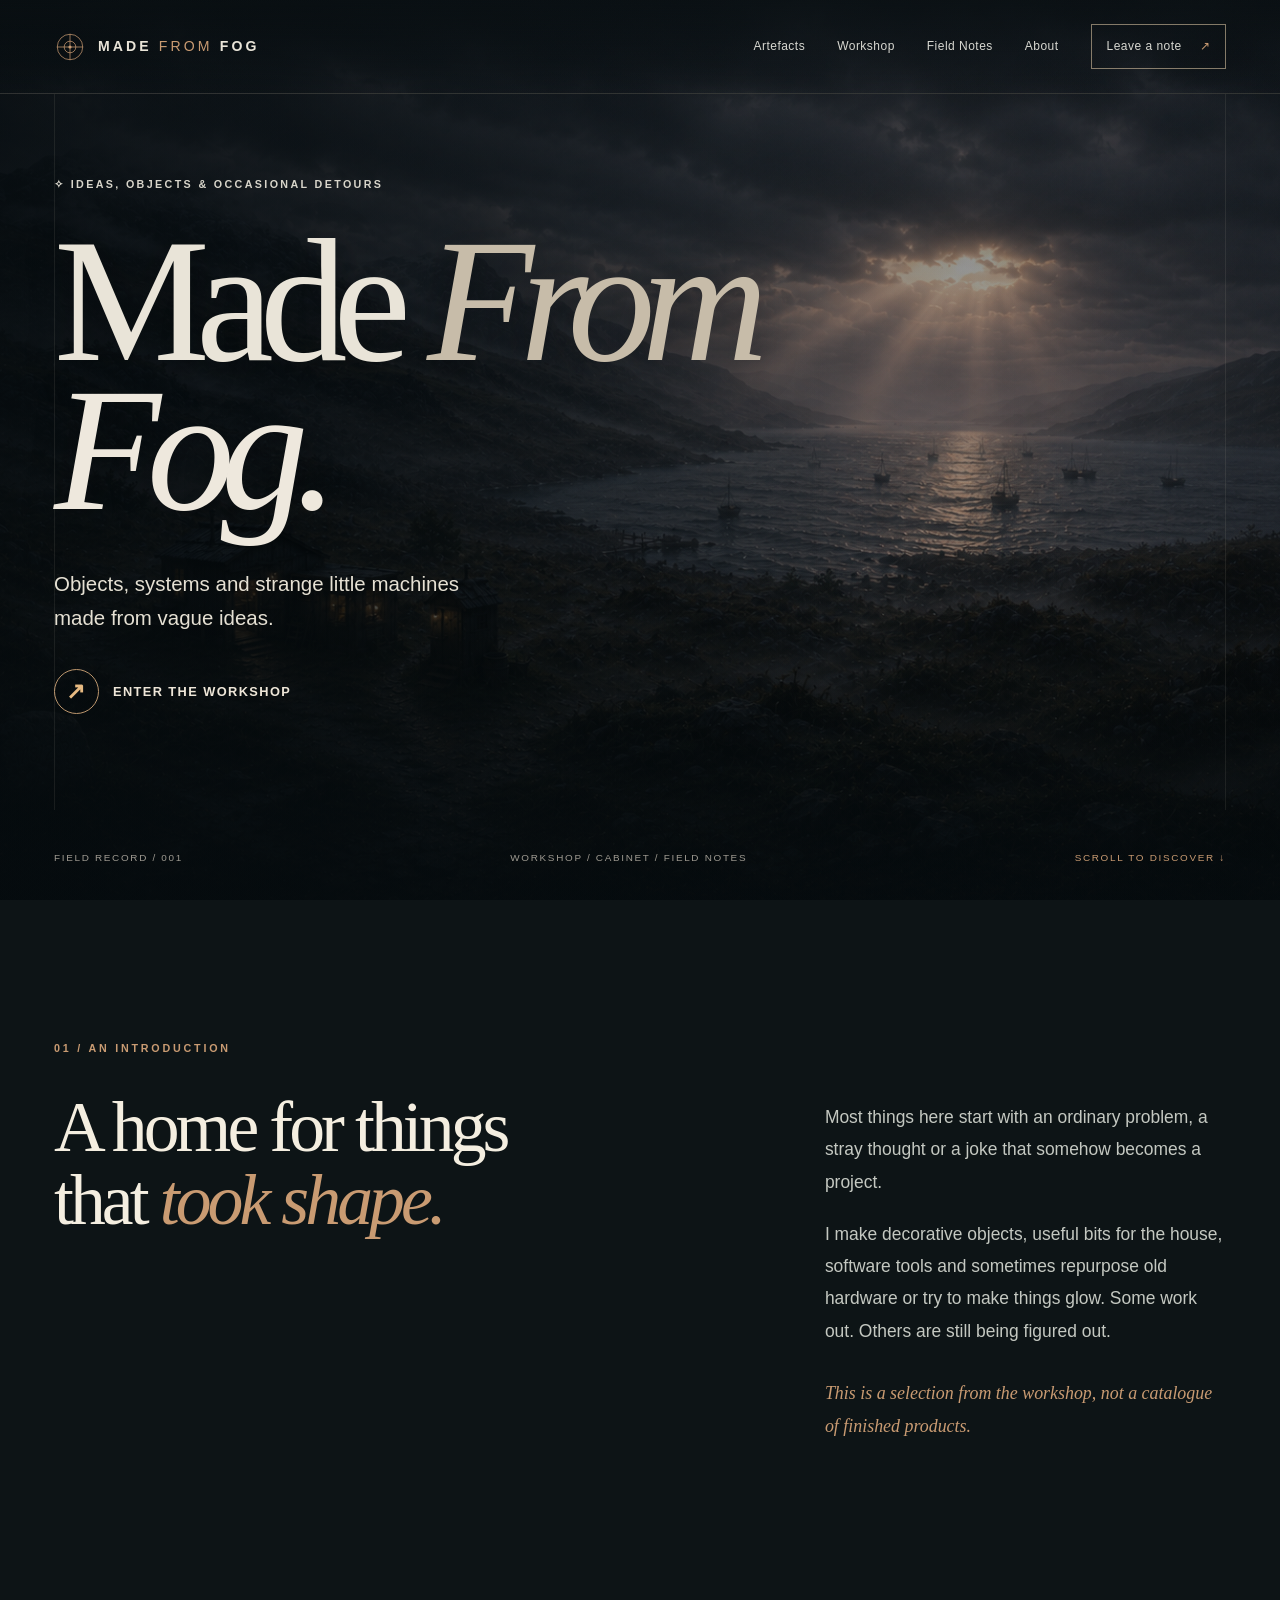
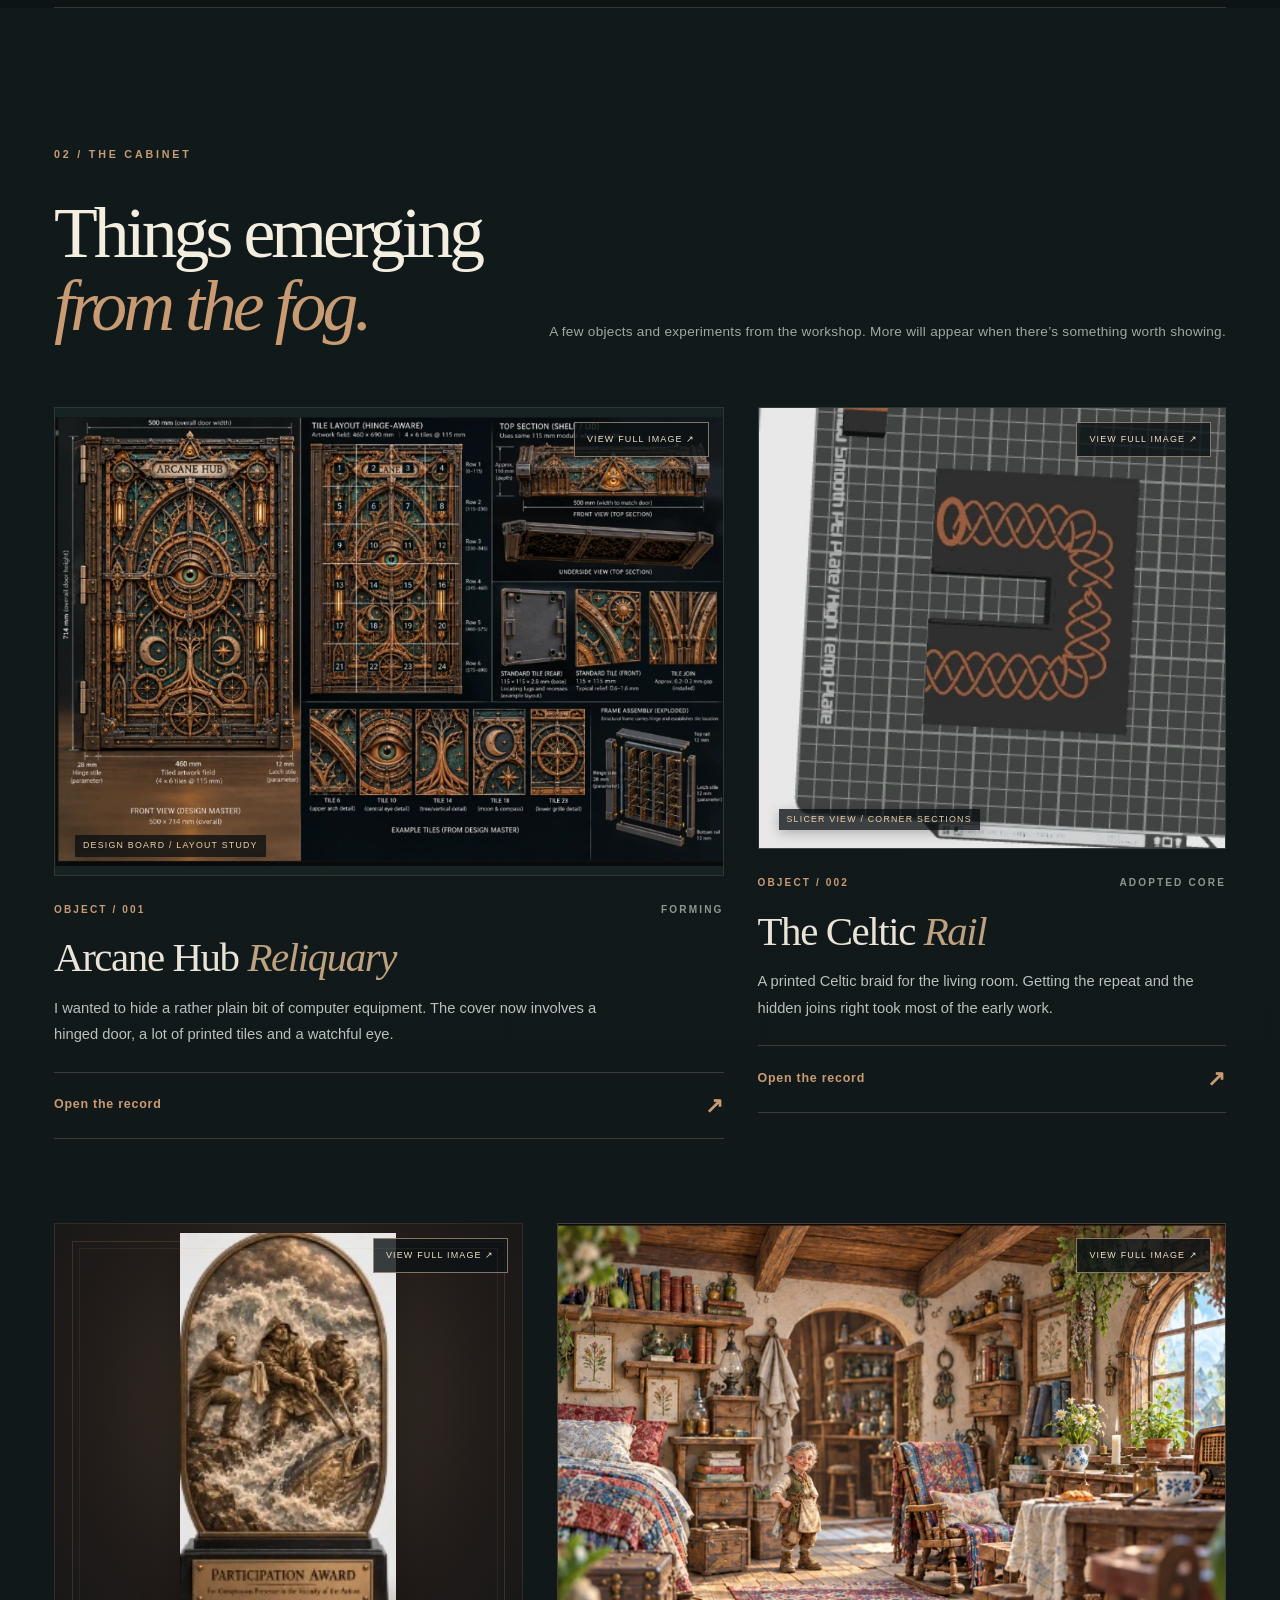
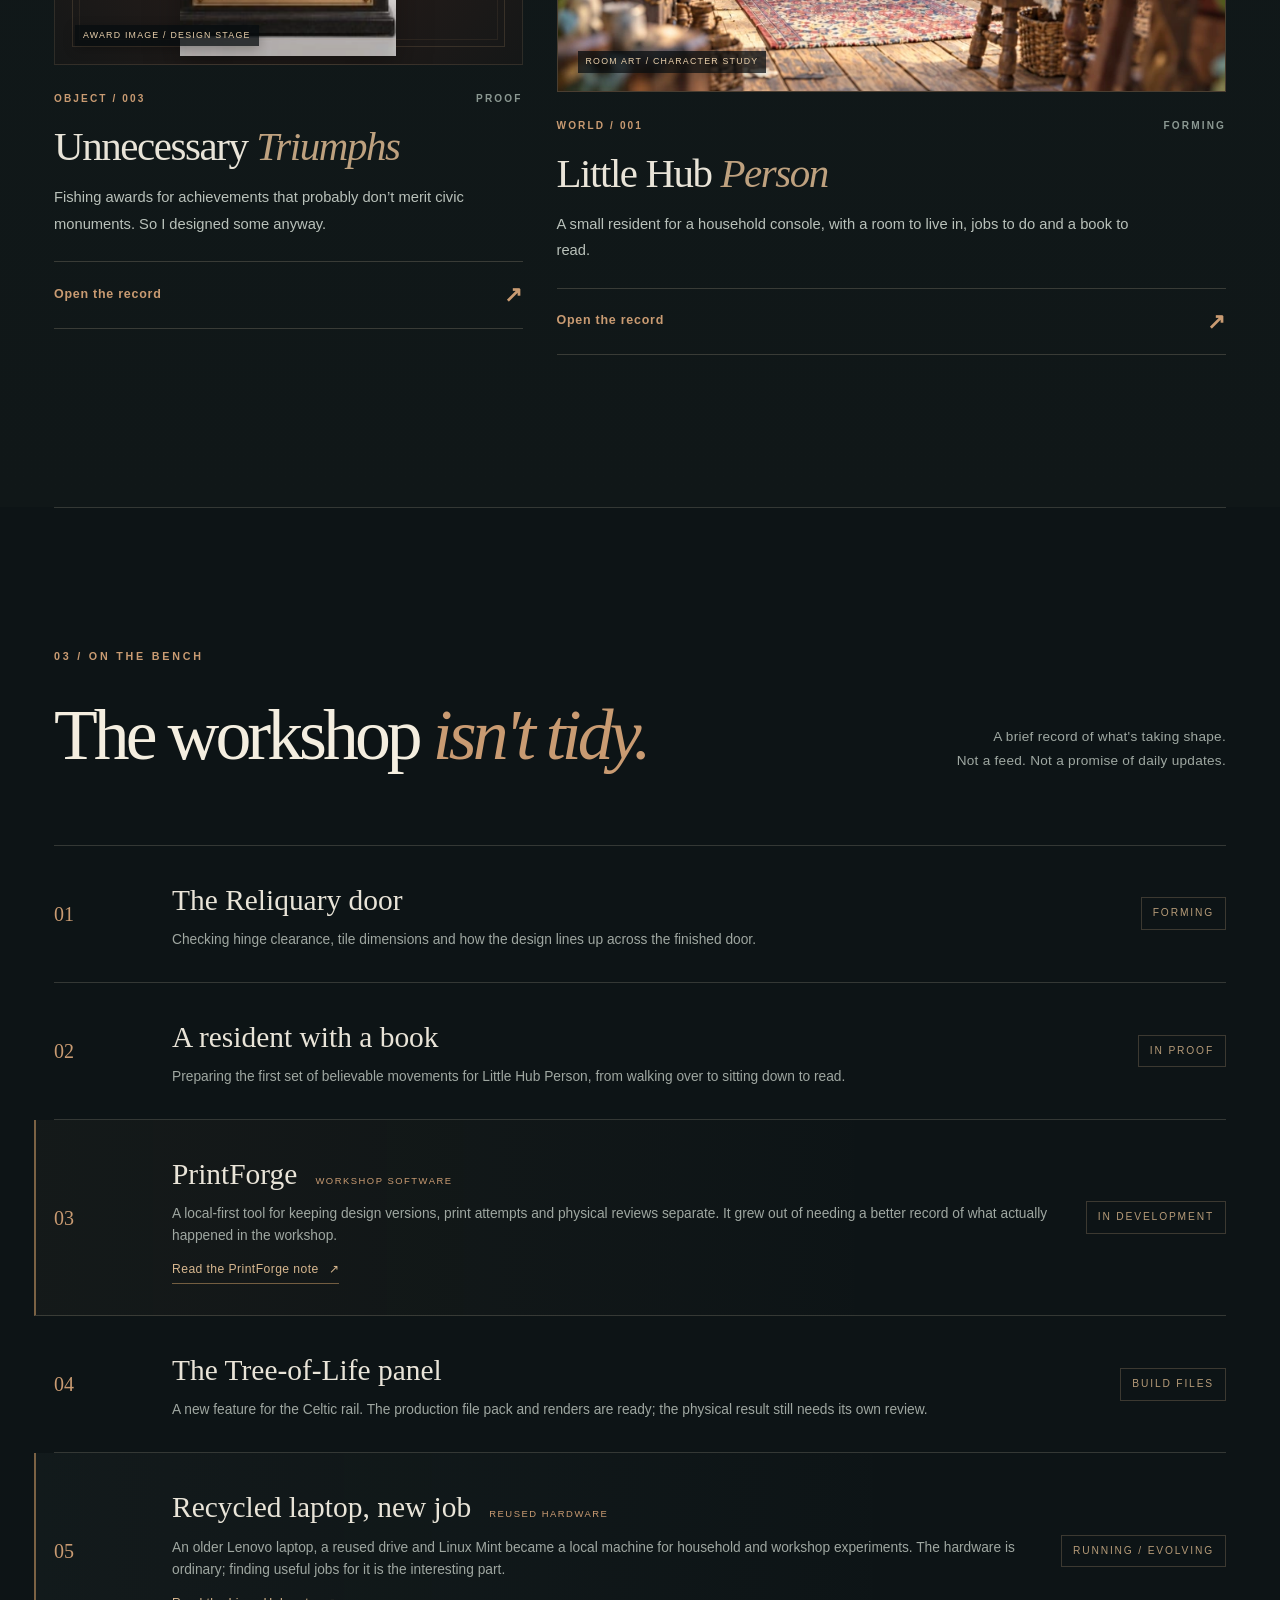
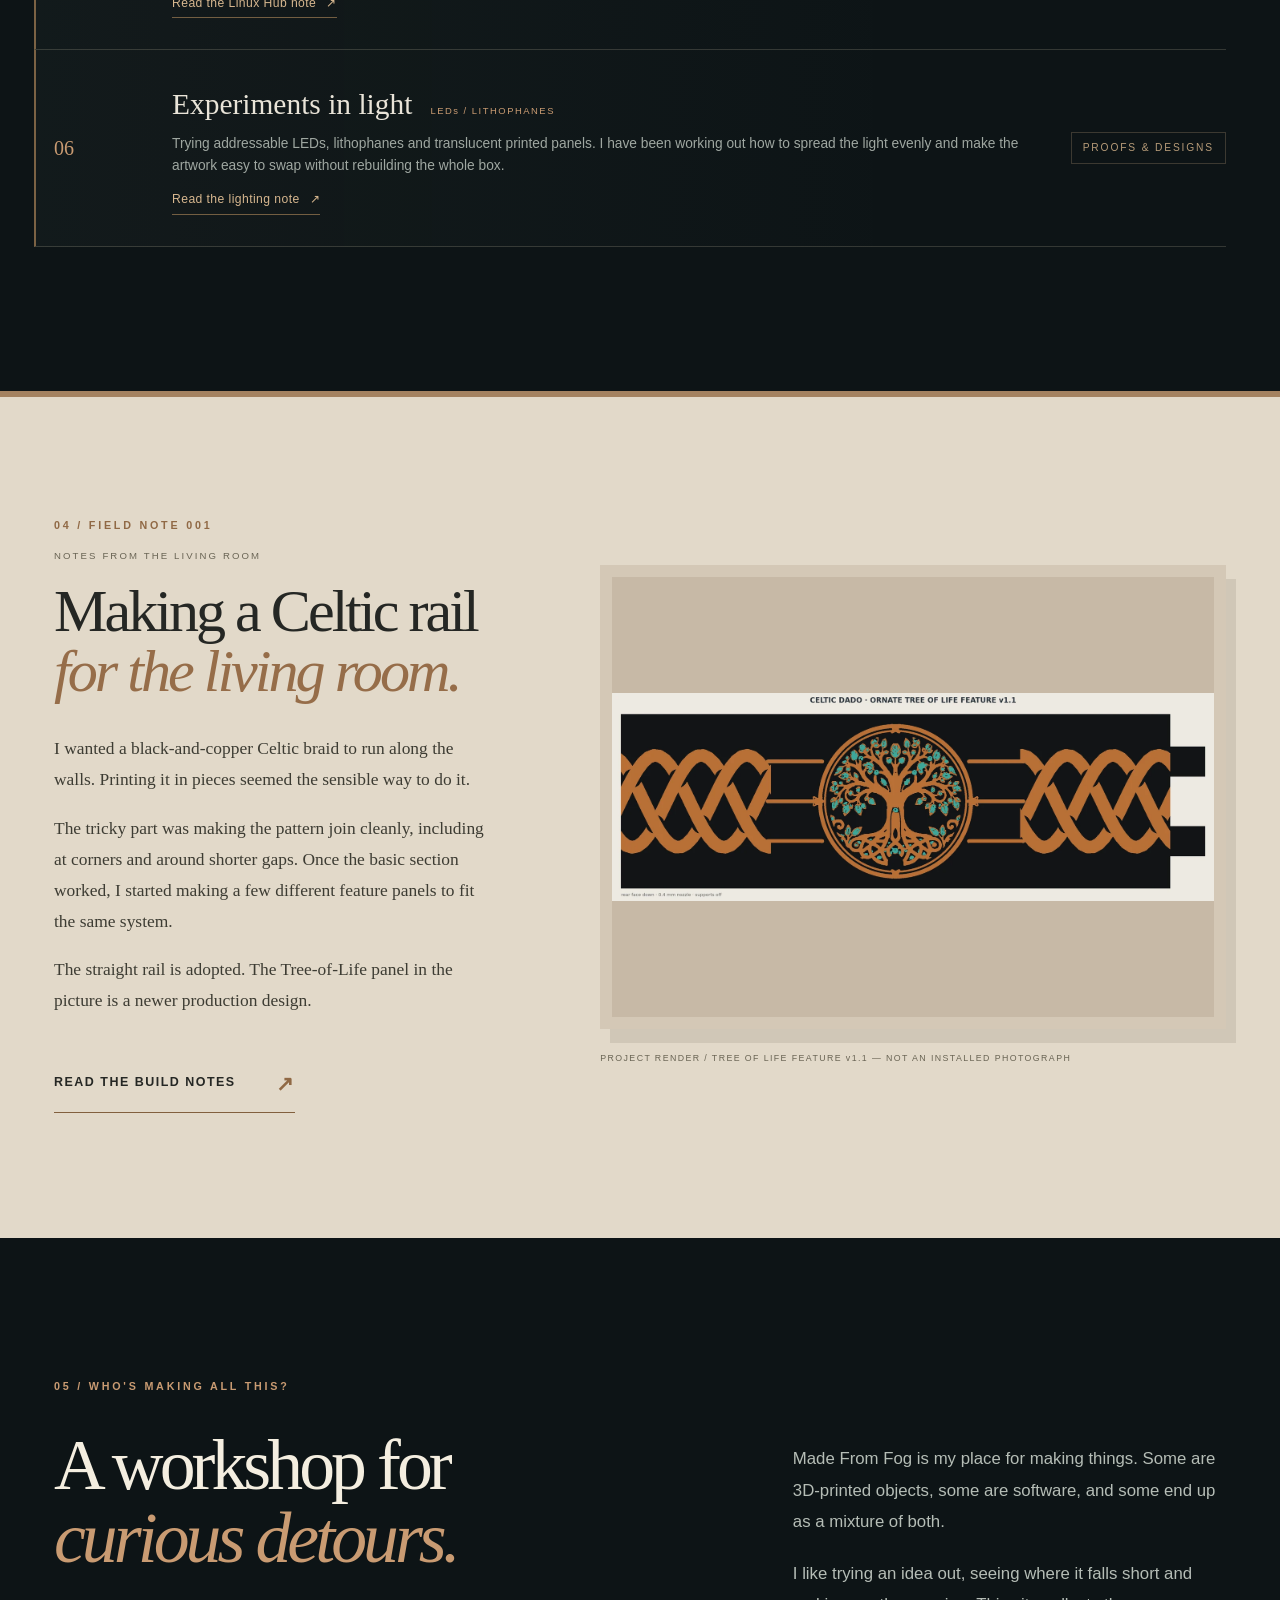
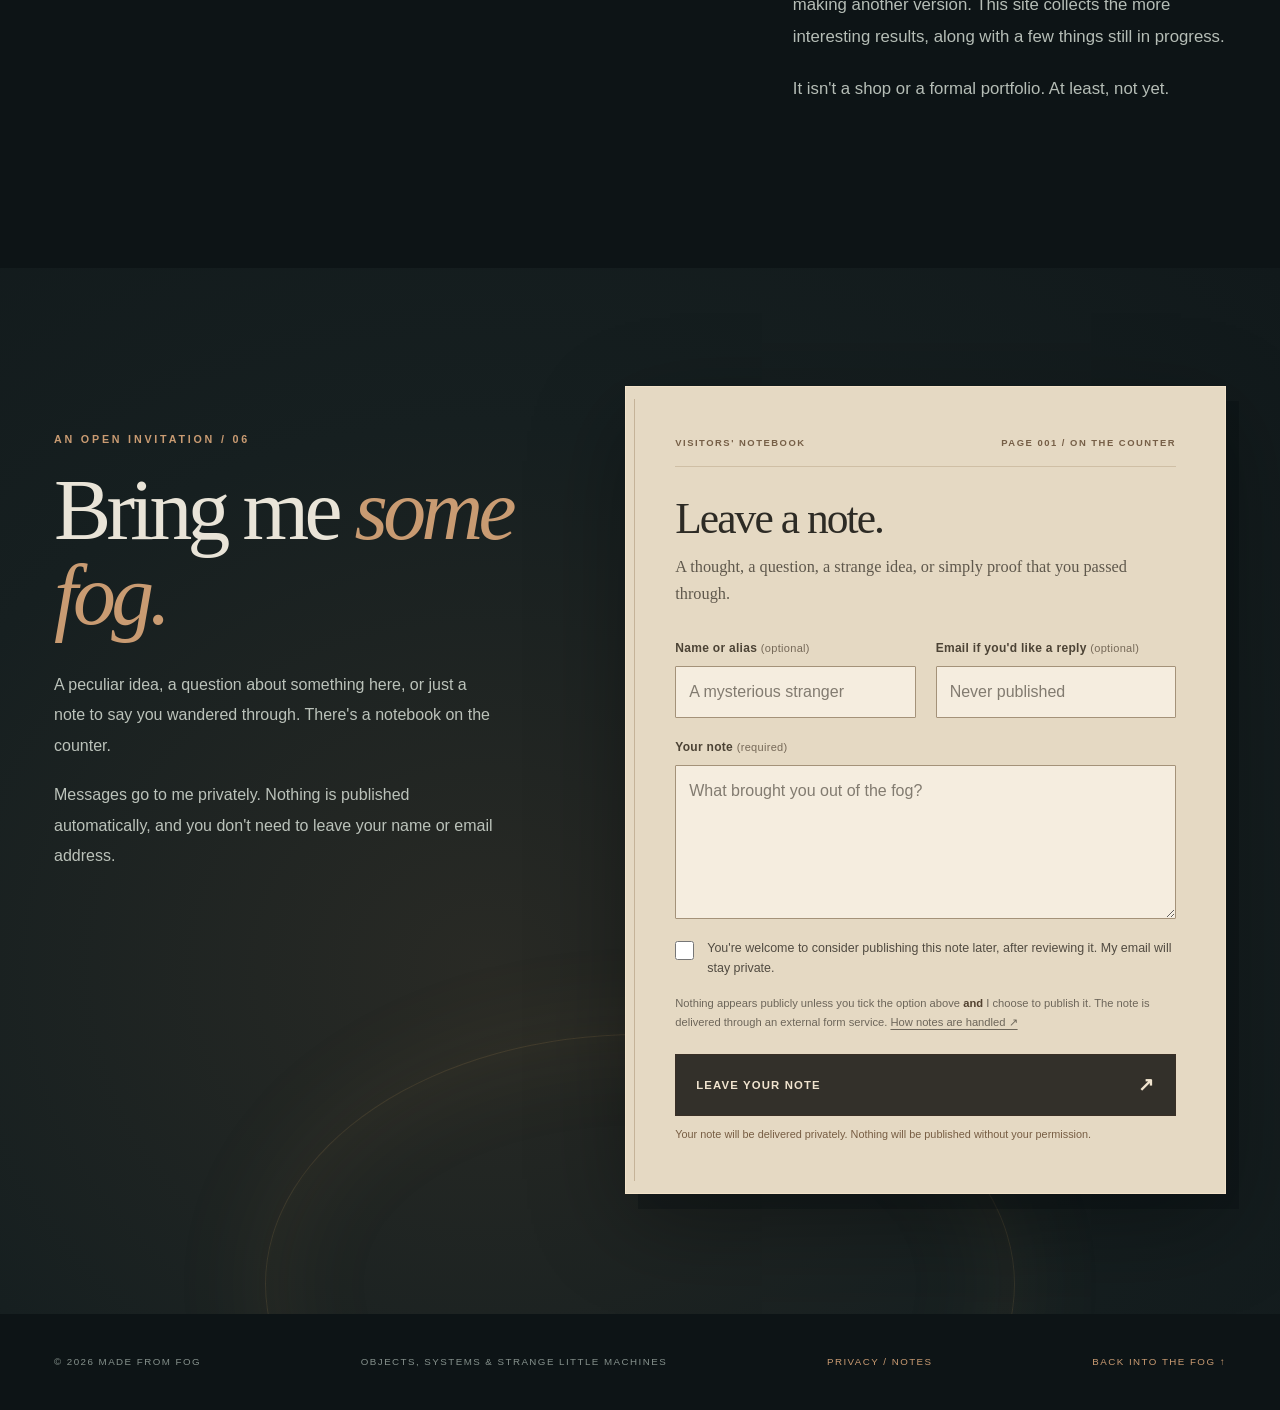
==== commit 98e8af28: "Change form action URL and update button state Updated the form action URL and enabled the submit bu" ====
--- a/index.html
+++ b/index.html
@@ -154,7 +154,7 @@
 <div class="notebook-topline"><span>VISITORS' NOTEBOOK</span><span>PAGE 001 / ON THE COUNTER</span></div>
 <h3 id="notebook-title">Leave a note.</h3>
 <p class="notebook-hint">A thought, a question, a strange idea, or simply proof that you passed through.</p>
-<form id="guest-note-form" action="#notebook" method="POST" autocomplete="on">
+<form id="guest-note-form" action="https://formsubmit.co/8c782b3ccecd103ddff542df54989e35" method="POST" autocomplete="on">
 <input name="_subject" type="hidden" value="Made From Fog — private visitor note"/>
 <input name="_next" type="hidden" value="https://made-from-fog.co.uk/notes/thank-you/"/>
 <input name="_template" type="hidden" value="table"/>
@@ -166,8 +166,8 @@
 <div class="notebook-field"><label for="visitor-message">Your note <span>(required)</span></label><textarea id="visitor-message" name="message" required minlength="5" maxlength="1500" rows="5" placeholder="What brought you out of the fog?"></textarea></div>
 <label class="notebook-consent" for="visitor-share"><input id="visitor-share" name="may_publish" type="checkbox" value="Yes - I give permission to consider this note for public display with my chosen name/alias only"/><span>You're welcome to consider publishing this note later, after reviewing it. My email will stay private.</span></label>
 <p class="notebook-privacy">Nothing appears publicly unless you tick the option above <strong>and</strong> I choose to publish it. The note is delivered through an external form service. <a href="privacy/">How notes are handled ↗</a></p>
-<button class="notebook-submit" type="submit" disabled>Leave your note <span aria-hidden="true">↗</span></button>
-<p class="notebook-setup-message" role="status">The notebook is here, but its private postbox isn't open yet. Messages will be accepted once delivery has been verified.</p>
+<button class="notebook-submit" type="submit">Leave your note <span aria-hidden="true">↗</span></button>
+<p class="notebook-setup-message" role="status">Your note will be delivered privately. Nothing will be published without your permission.</p>
 </form>
 </div>
 </div>
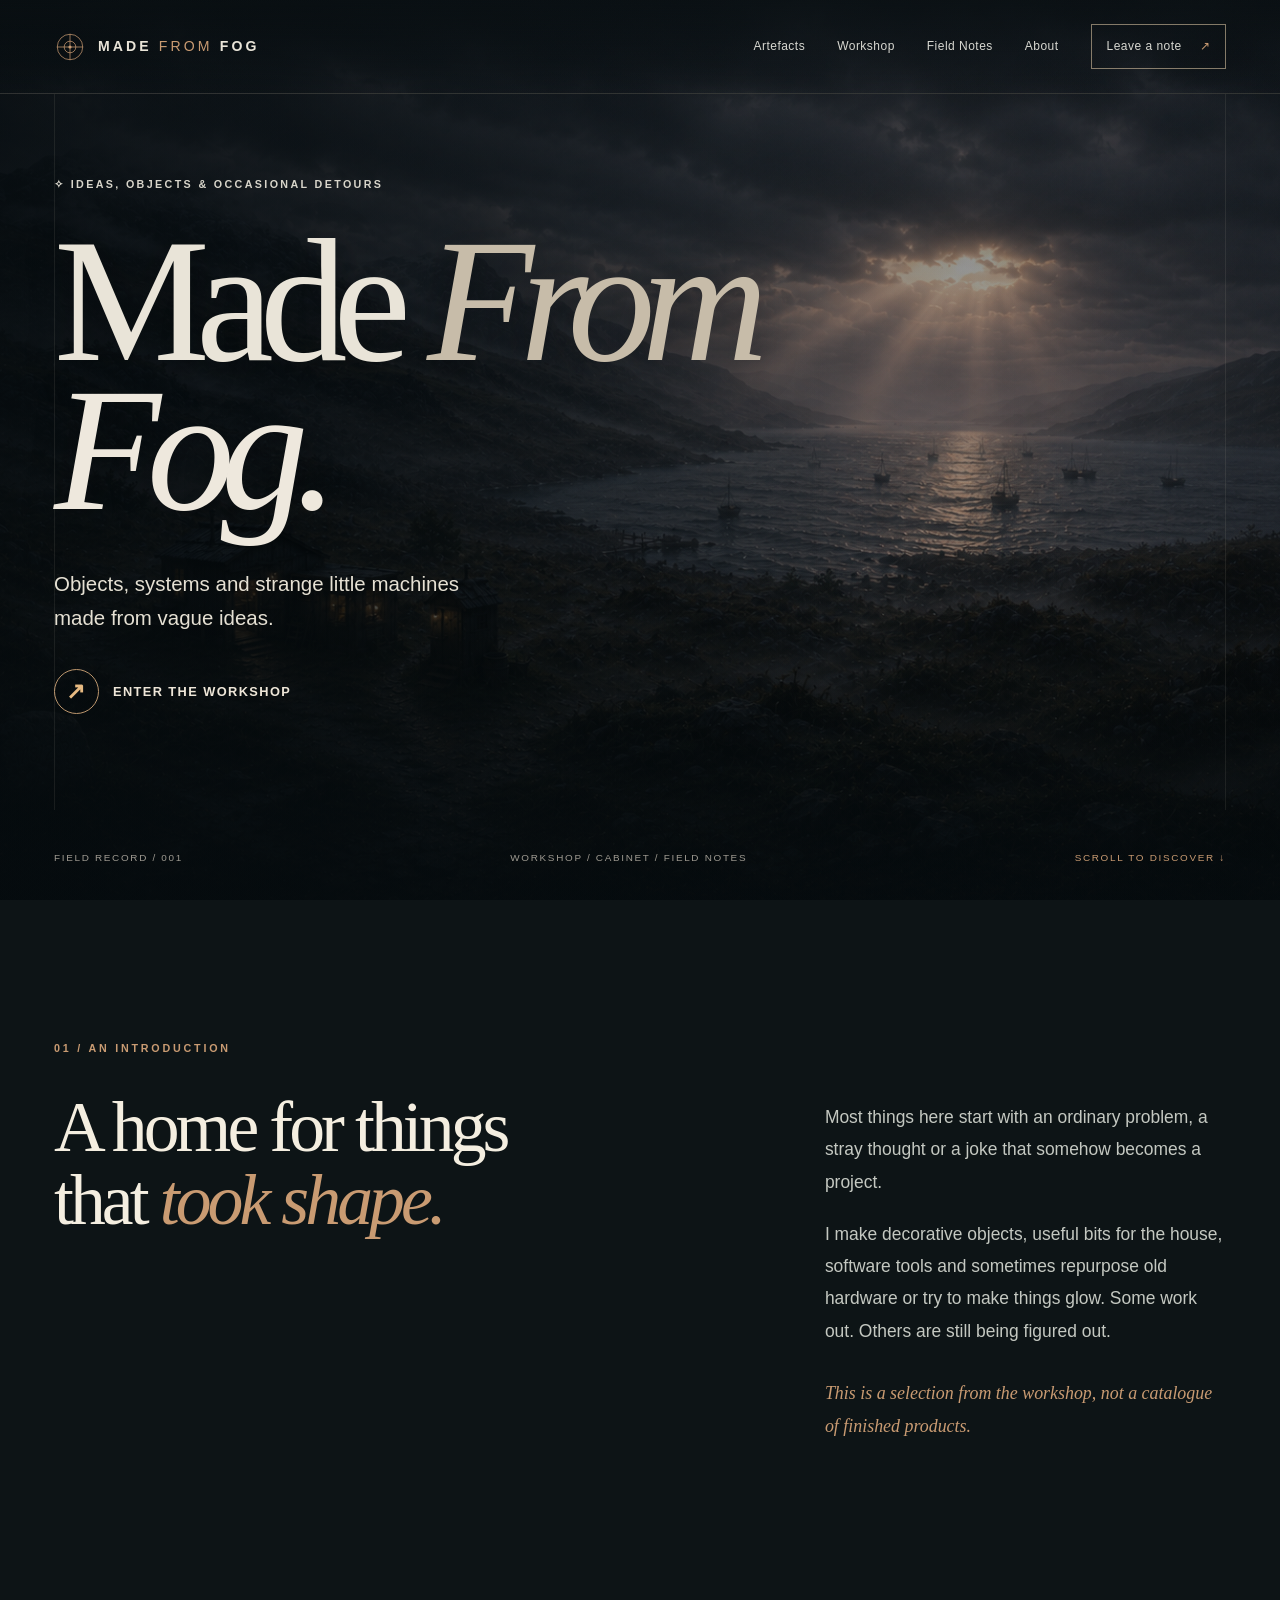
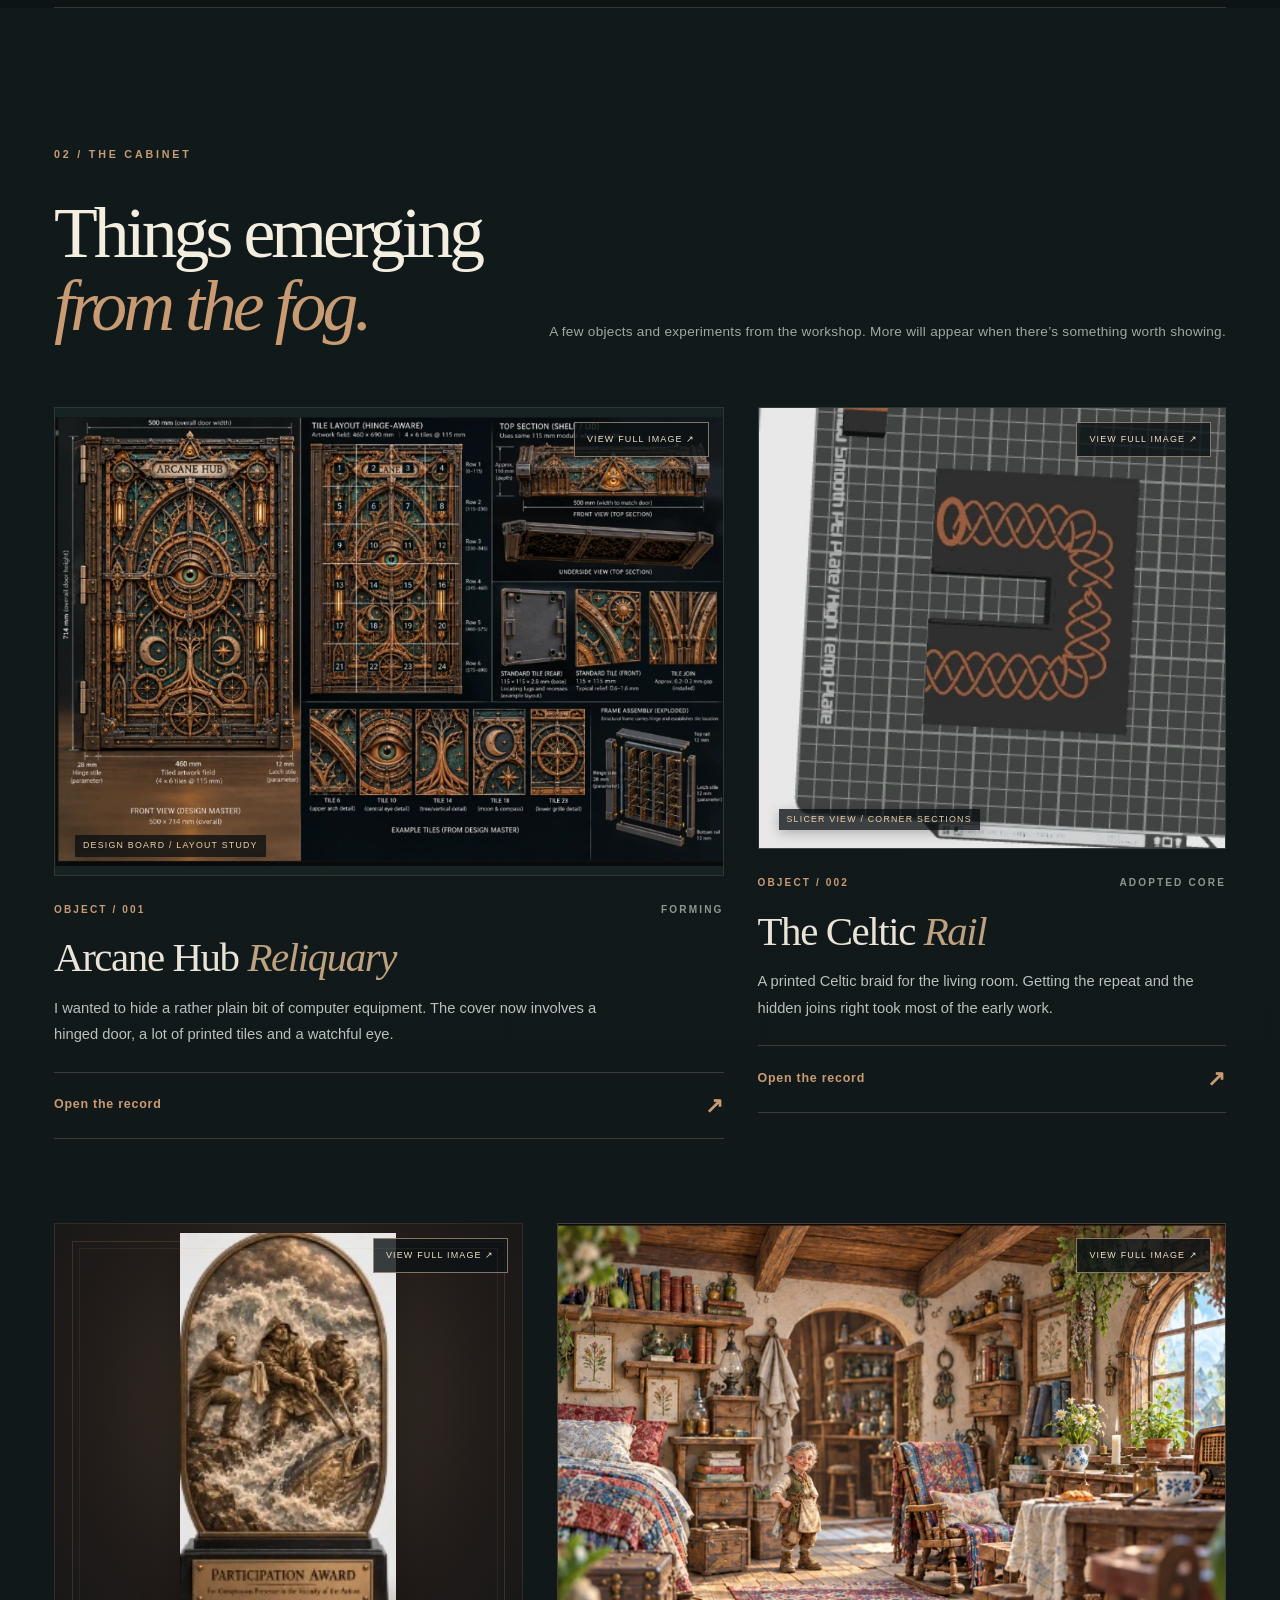
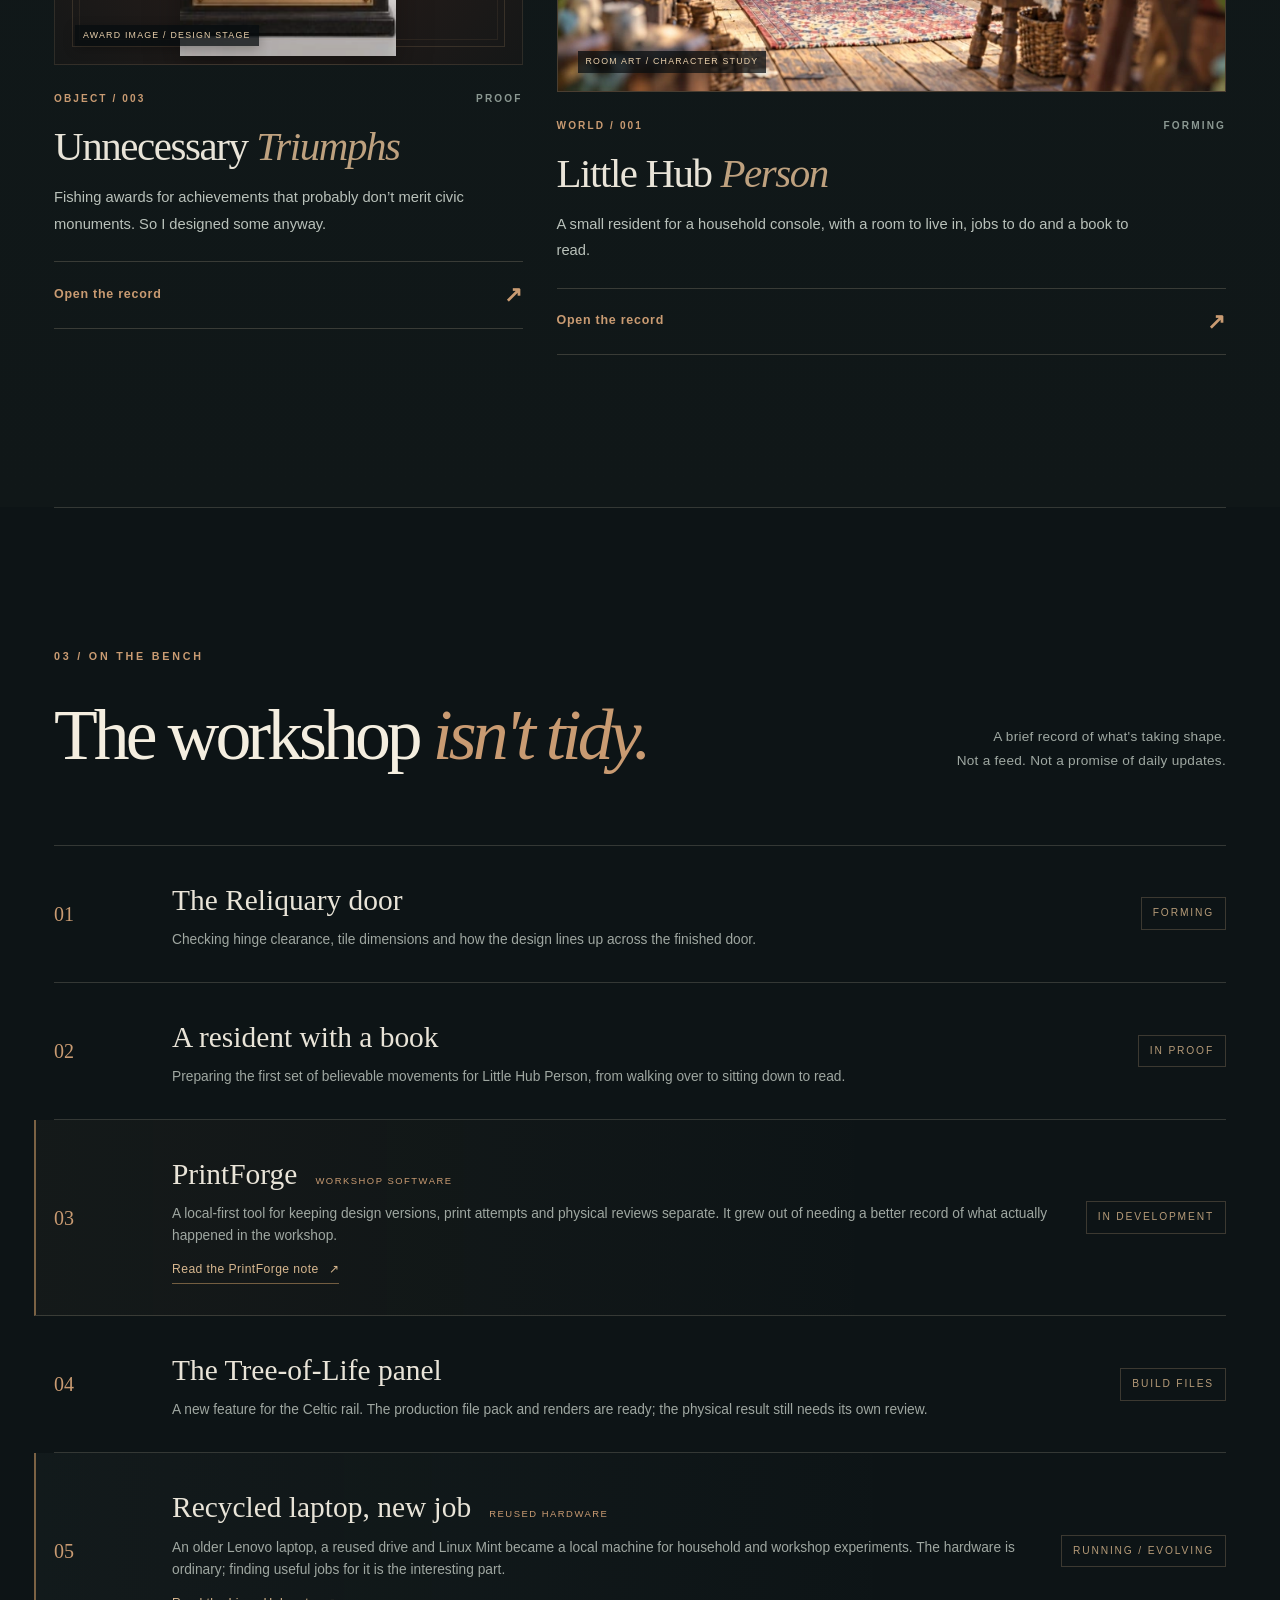
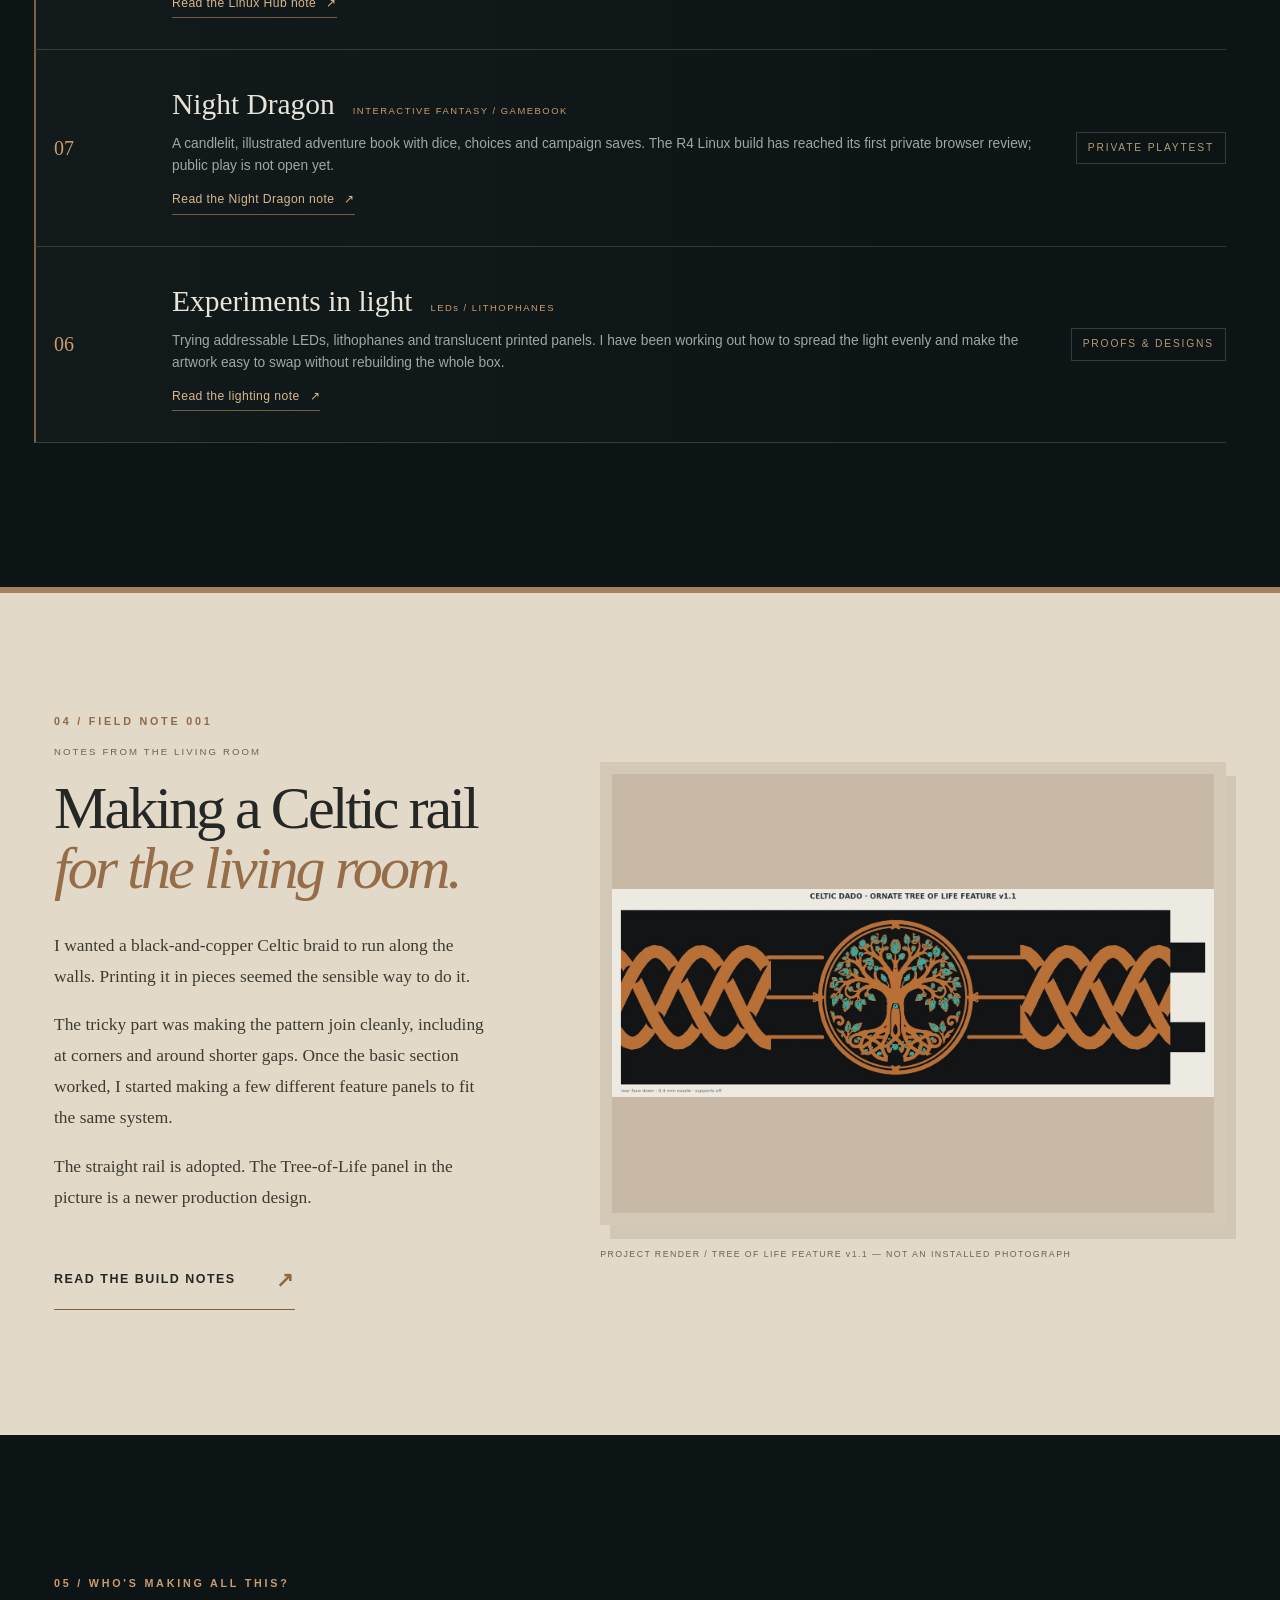
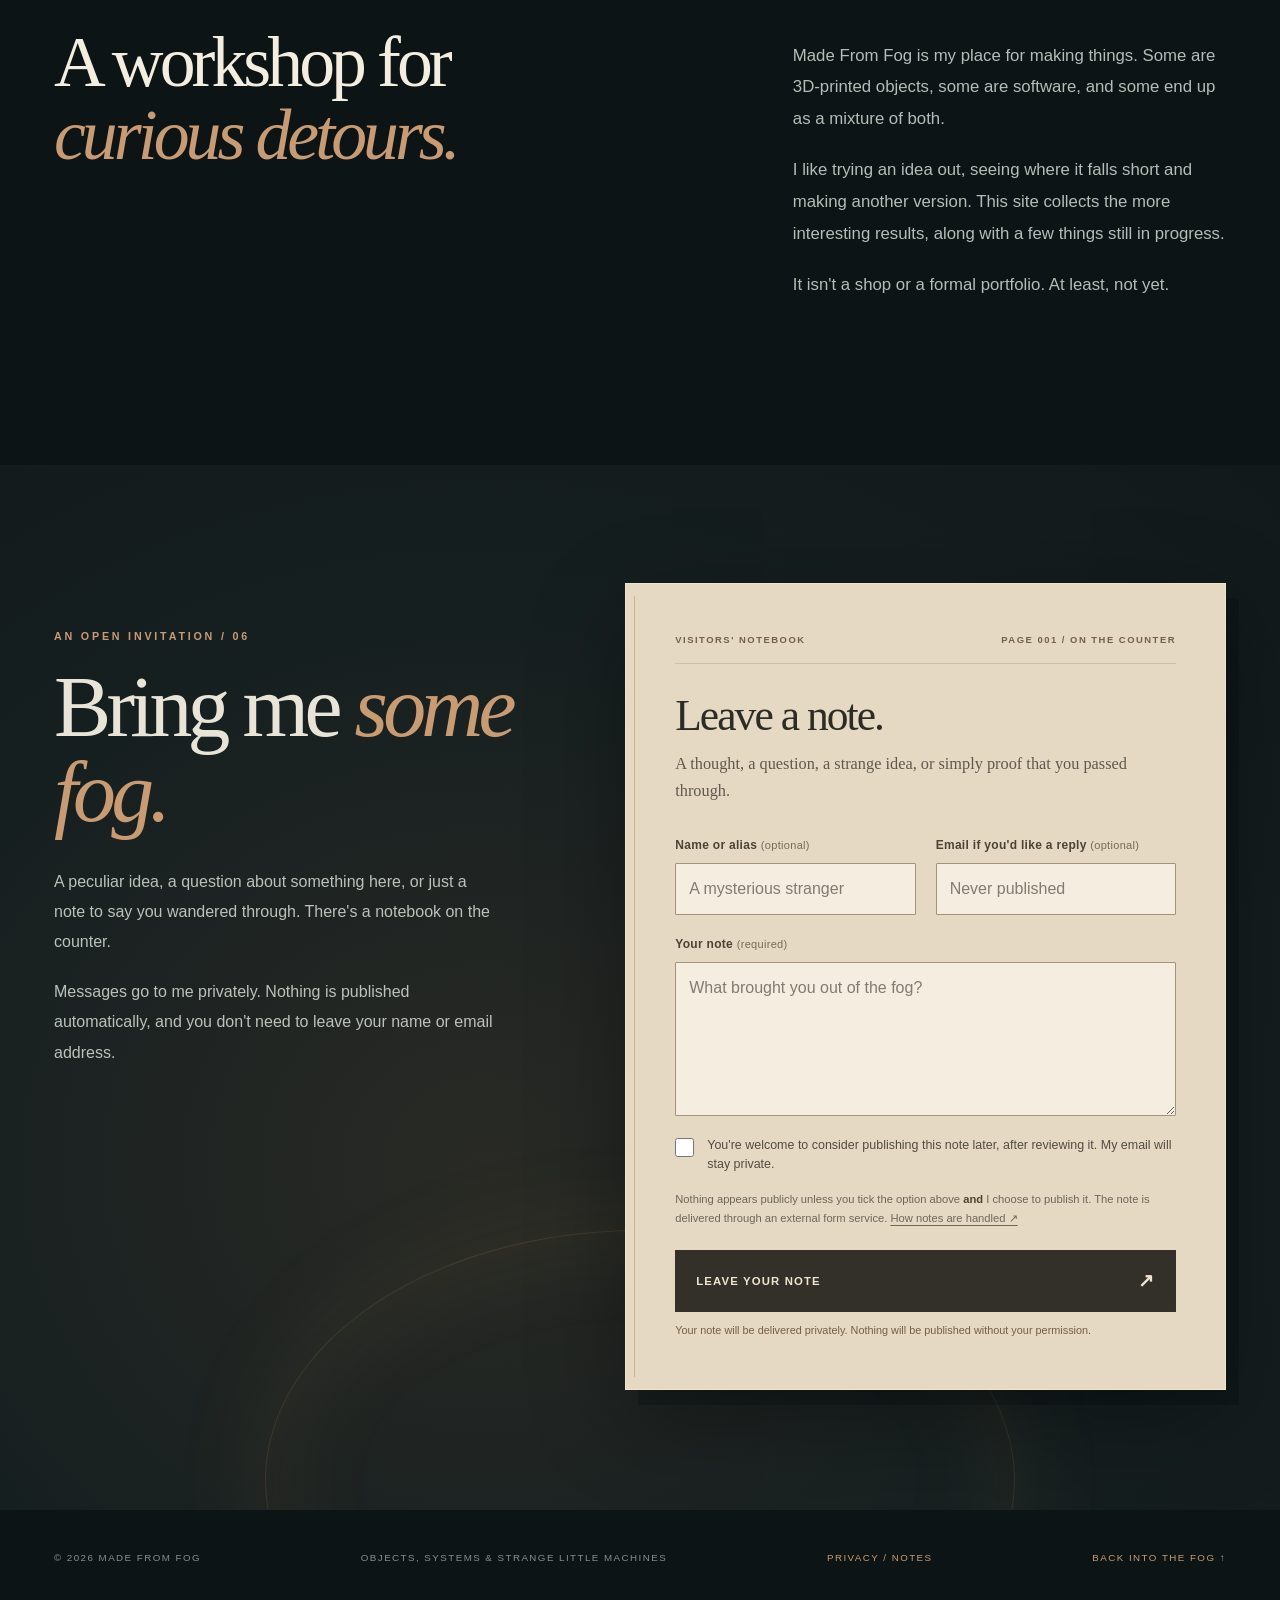
==== commit 2ad45abd: "Link Night Dragon project from workshop homepage" ====
--- a/index.html
+++ b/index.html
@@ -117,7 +117,7 @@
 <div class="workshop-item"><span class="workshop-index">02</span><div><h3>A resident with a book</h3><p>Preparing the first set of believable movements for Little Hub Person, from walking over to sitting down to read.</p></div><span class="workshop-state">IN PROOF</span></div>
 <div class="workshop-item workshop-item-feature" id="printforge"><span class="workshop-index">03</span><div><div class="workshop-heading"><h3>PrintForge</h3><span class="workshop-kind">WORKSHOP SOFTWARE</span></div><p>A local-first tool for keeping design versions, print attempts and physical reviews separate. It grew out of needing a better record of what actually happened in the workshop.</p><a class="workshop-more" href="workshop/printforge/index.html">Read the PrintForge note <span aria-hidden="true">↗</span></a></div><span class="workshop-state">IN DEVELOPMENT</span></div>
 <div class="workshop-item"><span class="workshop-index">04</span><div><h3>The Tree-of-Life panel</h3><p>A new feature for the Celtic rail. The production file pack and renders are ready; the physical result still needs its own review.</p></div><span class="workshop-state">BUILD FILES</span></div>
-<div class="workshop-item workshop-item-feature workshop-item-added" id="reclaimed-linux-hub"><span class="workshop-index">05</span><div><div class="workshop-heading"><h3>Recycled laptop, new job</h3><span class="workshop-kind">REUSED HARDWARE</span></div><p>An older Lenovo laptop, a reused drive and Linux Mint became a local machine for household and workshop experiments. The hardware is ordinary; finding useful jobs for it is the interesting part.</p><a class="workshop-more" href="workshop/reclaimed-linux-hub/index.html">Read the Linux Hub note<span aria-hidden="true"> ↗</span></a></div><span class="workshop-state">RUNNING / EVOLVING</span></div><div class="workshop-item workshop-item-feature workshop-item-added" id="experiments-in-light"><span class="workshop-index">06</span><div><div class="workshop-heading"><h3>Experiments in light</h3><span class="workshop-kind">LEDs / LITHOPHANES</span></div><p>Trying addressable LEDs, lithophanes and translucent printed panels. I have been working out how to spread the light evenly and make the artwork easy to swap without rebuilding the whole box.</p><a class="workshop-more" href="workshop/experiments-in-light/index.html">Read the lighting note<span aria-hidden="true"> ↗</span></a></div><span class="workshop-state">PROOFS &amp; DESIGNS</span></div></div>
+<div class="workshop-item workshop-item-feature workshop-item-added" id="reclaimed-linux-hub"><span class="workshop-index">05</span><div><div class="workshop-heading"><h3>Recycled laptop, new job</h3><span class="workshop-kind">REUSED HARDWARE</span></div><p>An older Lenovo laptop, a reused drive and Linux Mint became a local machine for household and workshop experiments. The hardware is ordinary; finding useful jobs for it is the interesting part.</p><a class="workshop-more" href="workshop/reclaimed-linux-hub/index.html">Read the Linux Hub note<span aria-hidden="true"> ↗</span></a></div><span class="workshop-state">RUNNING / EVOLVING</span></div><div class="workshop-item workshop-item-feature workshop-item-added" id="night-dragon"><span class="workshop-index">07</span><div><div class="workshop-heading"><h3>Night Dragon</h3><span class="workshop-kind">INTERACTIVE FANTASY / GAMEBOOK</span></div><p>A candlelit, illustrated adventure book with dice, choices and campaign saves. The R4 Linux build has reached its first private browser review; public play is not open yet.</p><a class="workshop-more" href="workshop/night-dragon/index.html">Read the Night Dragon note <span aria-hidden="true">↗</span></a></div><span class="workshop-state">PRIVATE PLAYTEST</span></div><div class="workshop-item workshop-item-feature workshop-item-added" id="experiments-in-light"><span class="workshop-index">06</span><div><div class="workshop-heading"><h3>Experiments in light</h3><span class="workshop-kind">LEDs / LITHOPHANES</span></div><p>Trying addressable LEDs, lithophanes and translucent printed panels. I have been working out how to spread the light evenly and make the artwork easy to swap without rebuilding the whole box.</p><a class="workshop-more" href="workshop/experiments-in-light/index.html">Read the lighting note<span aria-hidden="true"> ↗</span></a></div><span class="workshop-state">PROOFS &amp; DESIGNS</span></div></div>
 </section>
 <section aria-labelledby="field-title" class="field-note-section" id="field-notes">
 <div class="page-width field-grid">
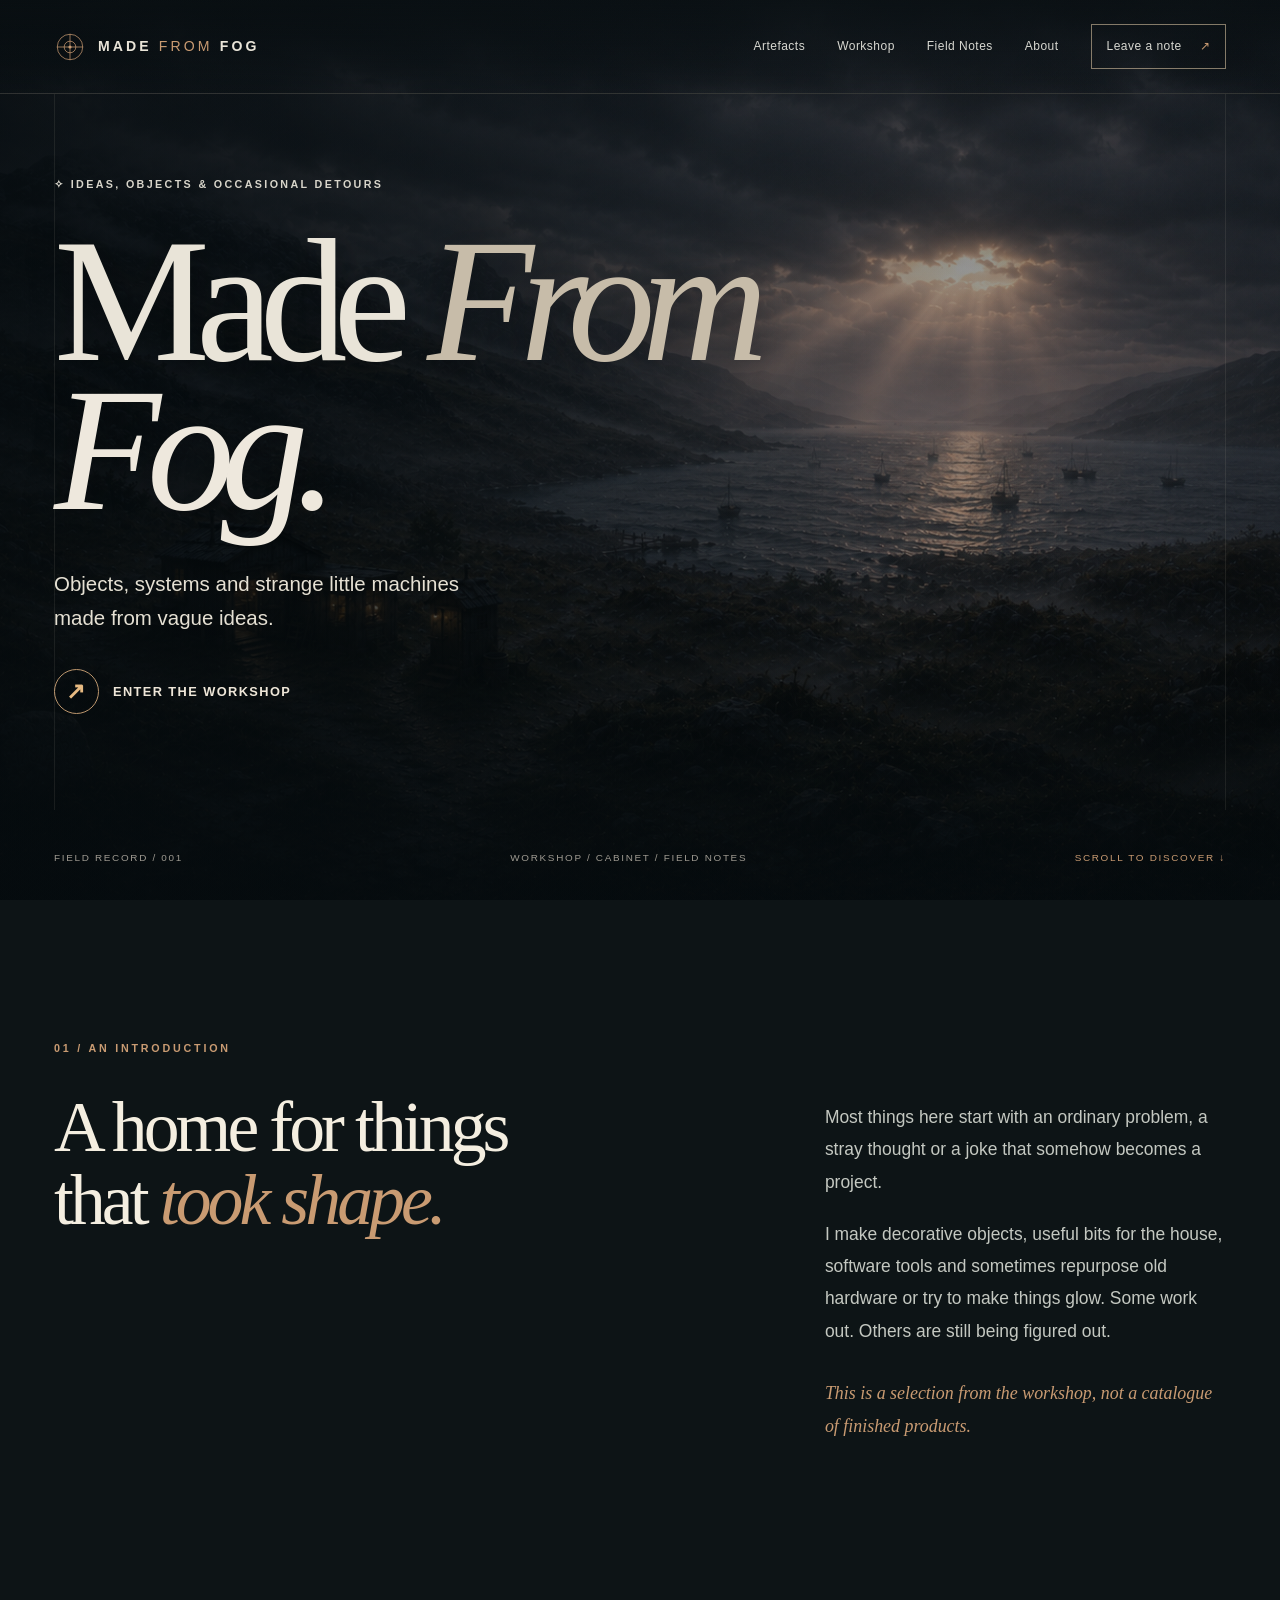
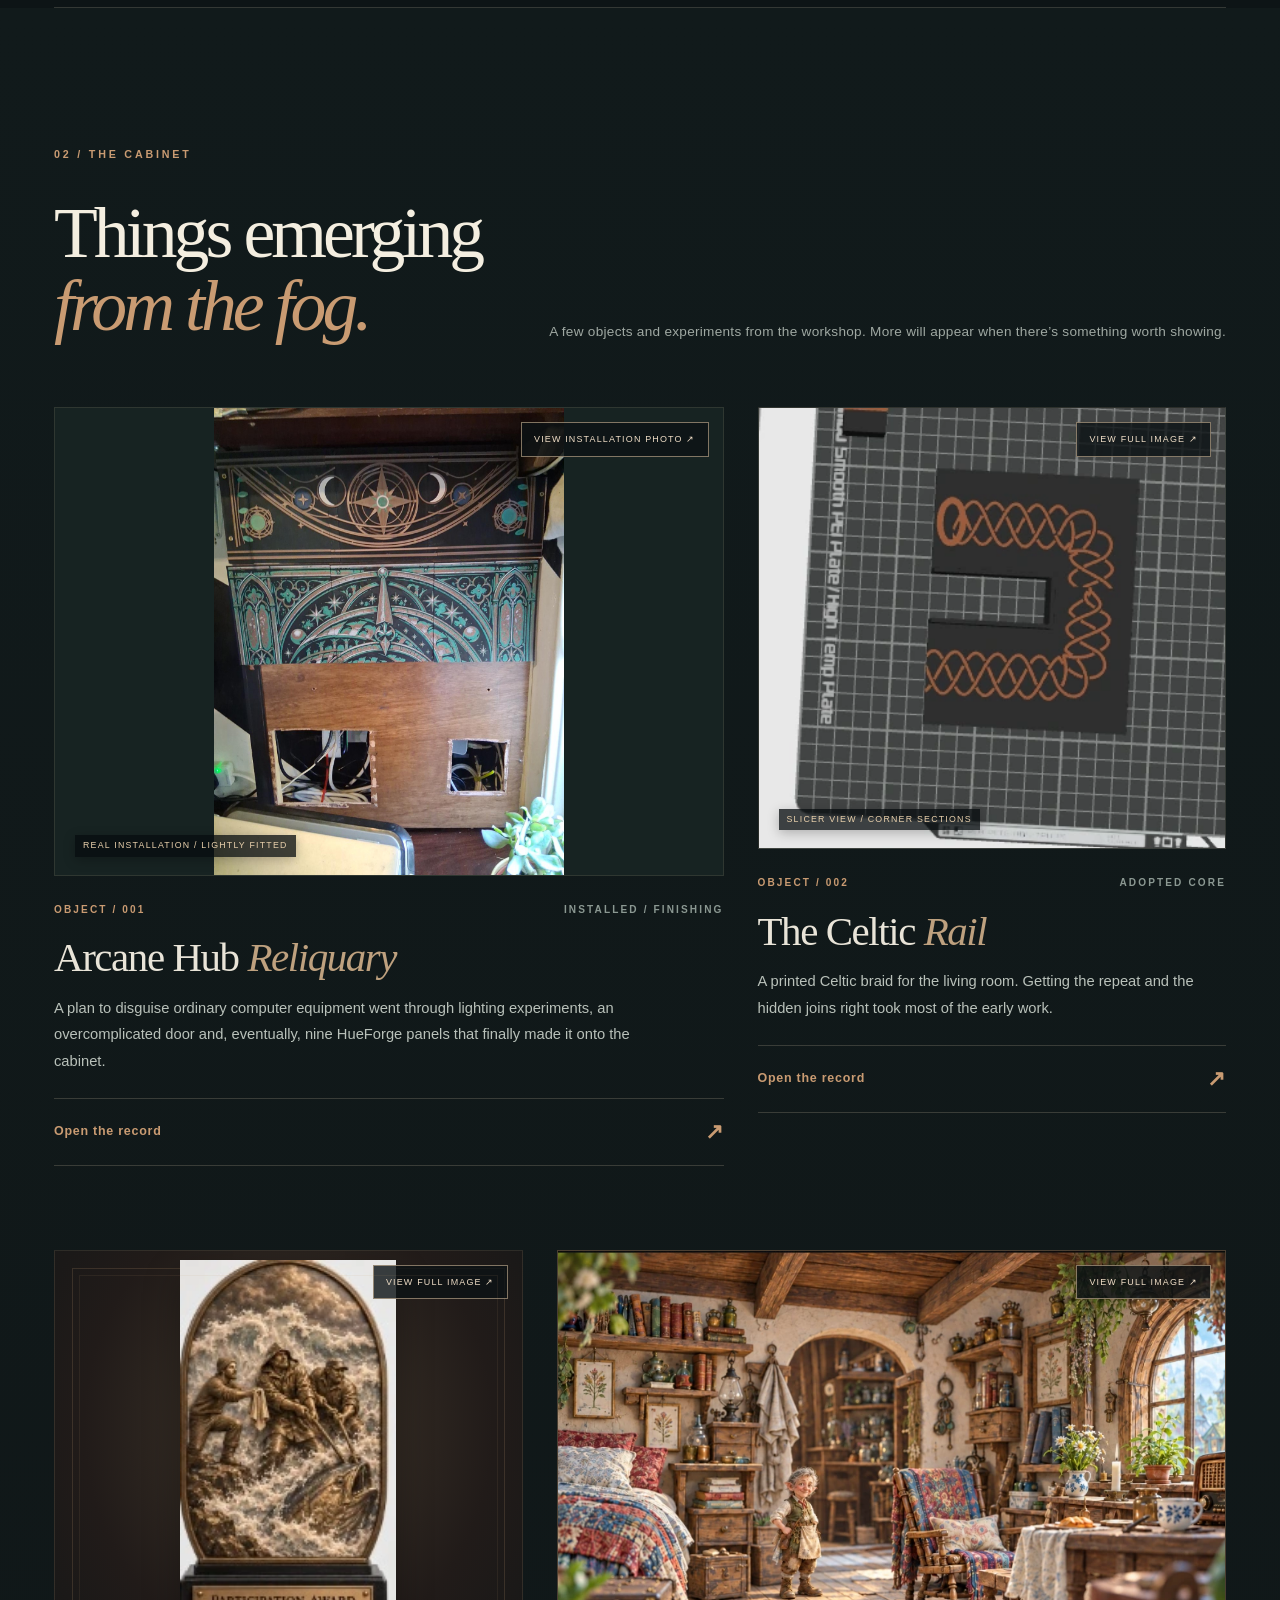
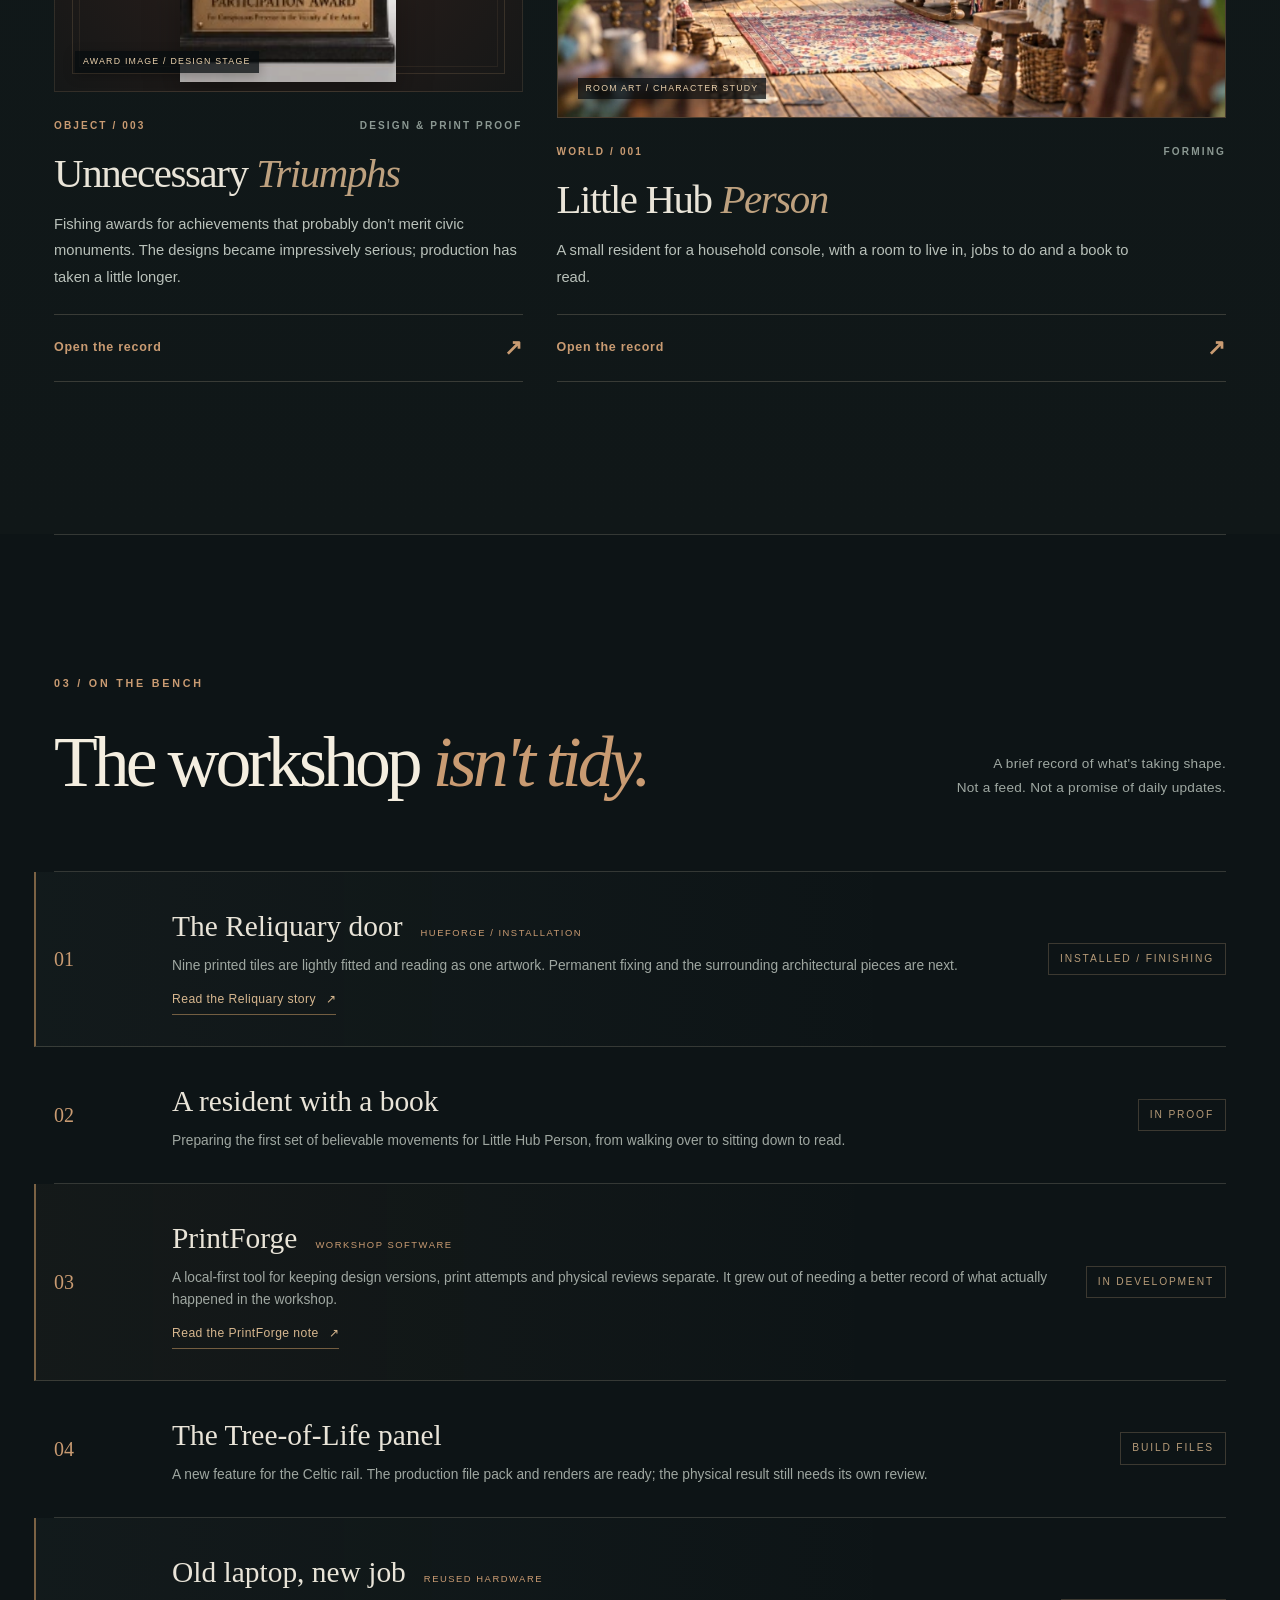
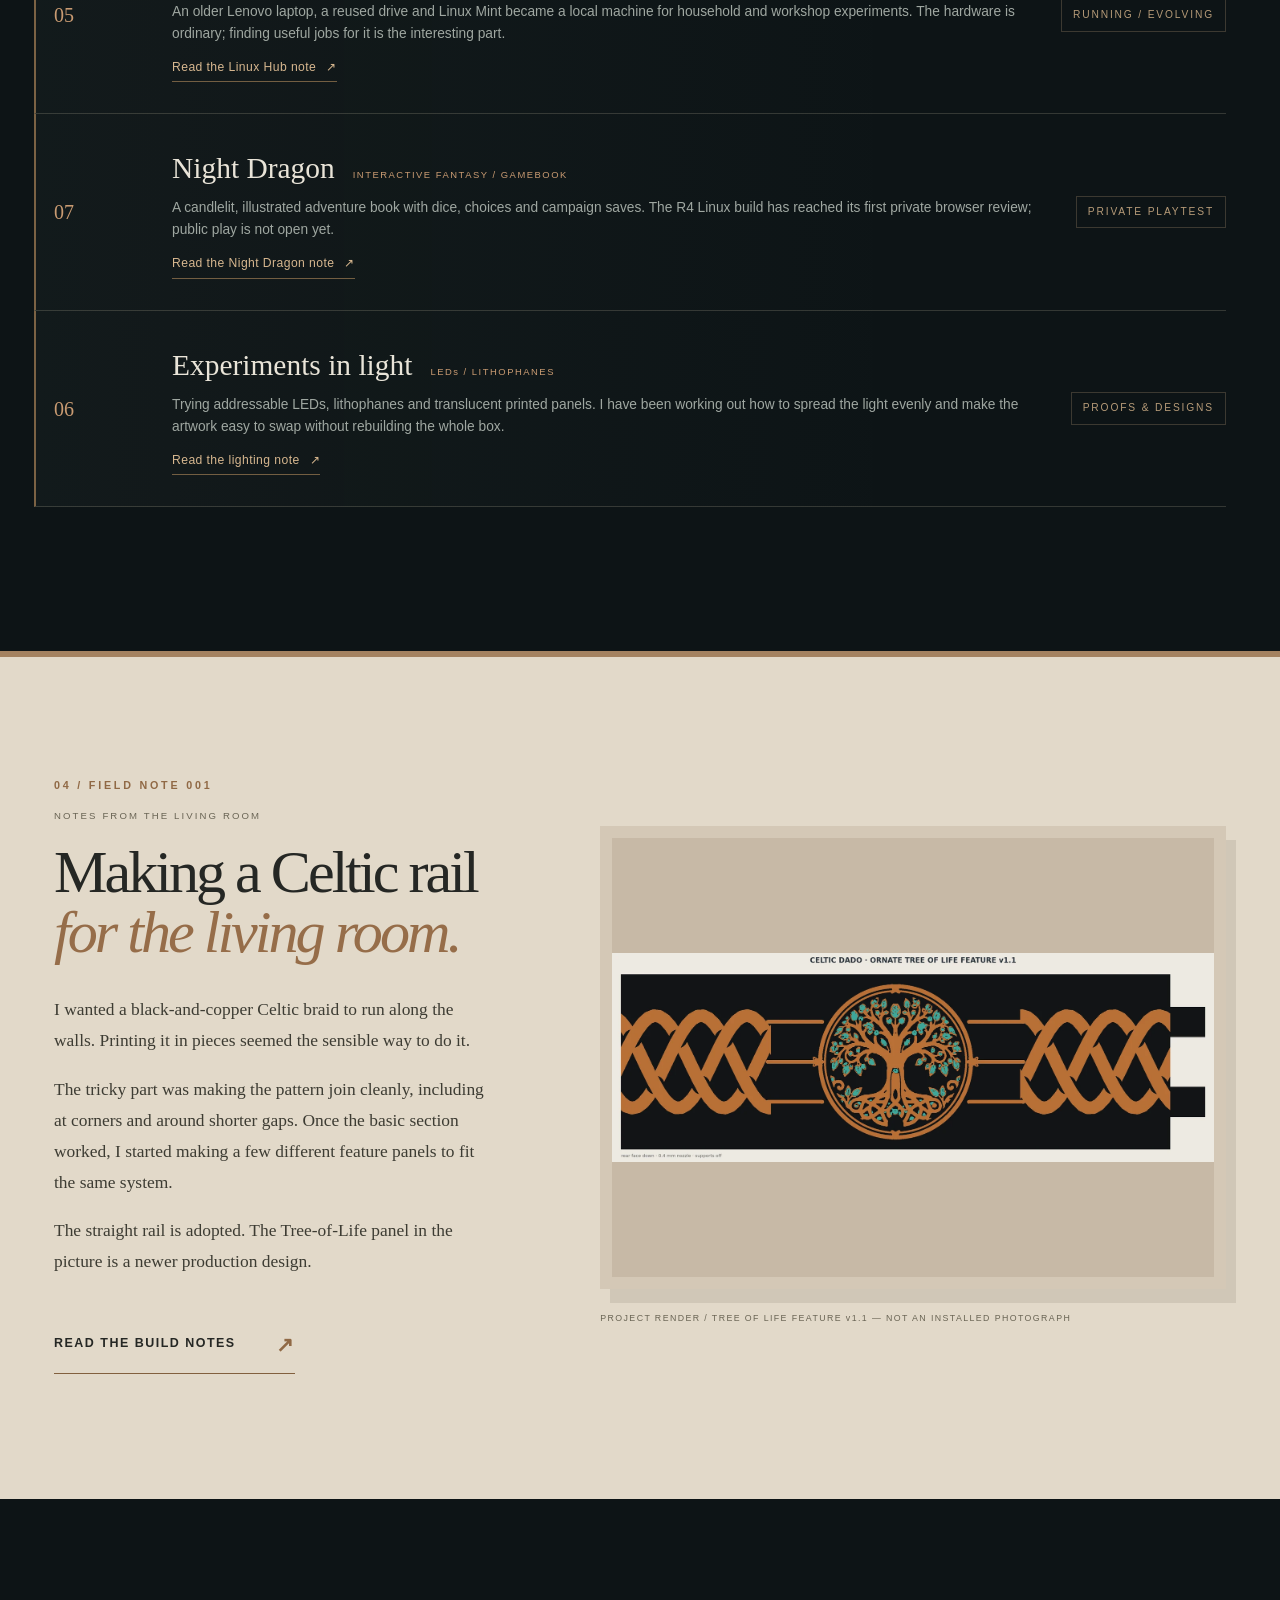
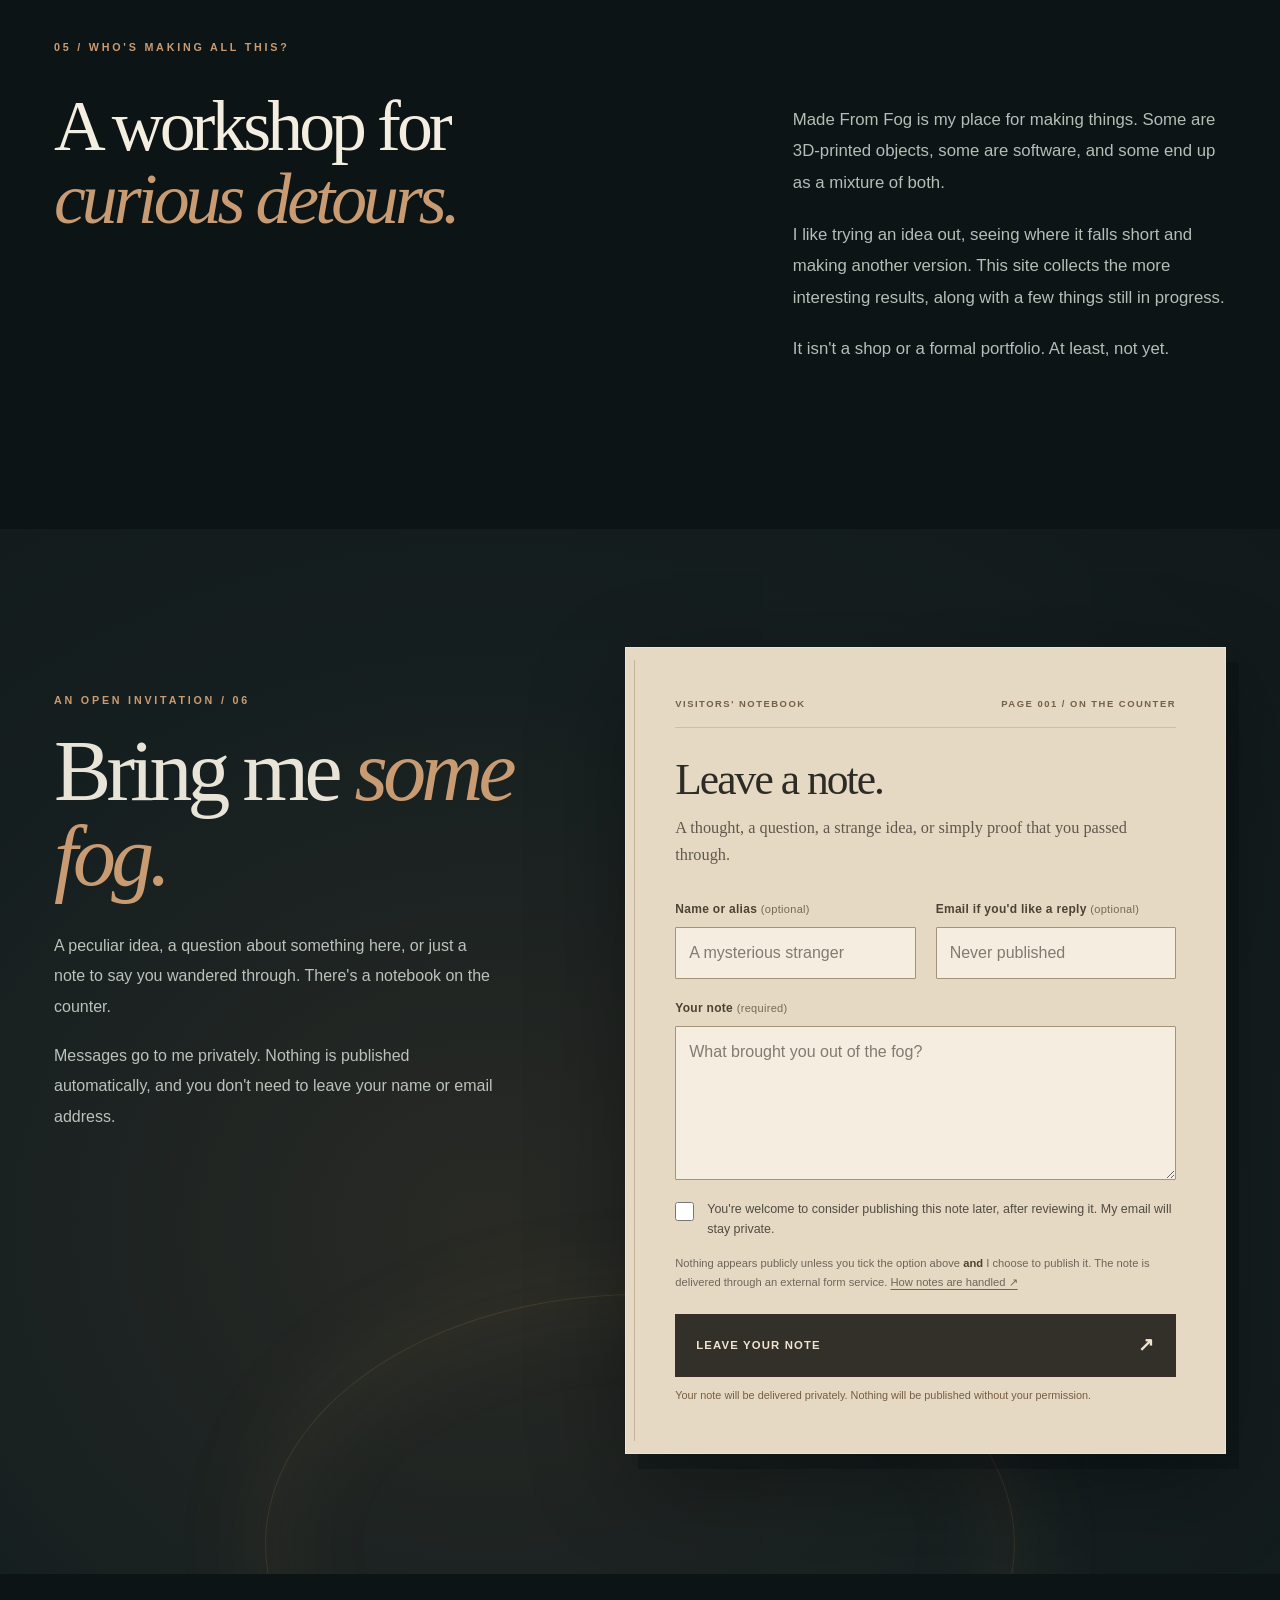
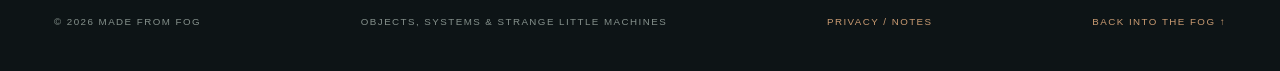
==== commit 3132db1a: "Prepare Made From Fog v0.6 editorial refresh" ====
--- a/index.html
+++ b/index.html
@@ -70,12 +70,12 @@
 </div>
 <div class="page-width gallery-grid">
 <article class="artefact card-large" id="arcane-hub">
-<div class="artefact-art art-arcane" data-source-status="selected"><a aria-label="View complete design board" class="artefact-image-link" href="assets/images/full/arcane-hub-reliquary.webp" rel="noopener noreferrer" target="_blank"><img alt="Arcane Hub Reliquary design board with a copper and teal mechanical cabinet door, an eye motif, numbered tile plan and assembly details." decoding="async" height="599" loading="lazy" src="assets/images/gallery/arcane-hub-reliquary.webp" width="890"/><span class="image-expand">VIEW FULL IMAGE ↗</span></a><span class="art-annotation">DESIGN BOARD / LAYOUT STUDY</span></div>
+<div class="artefact-art art-arcane" data-source-status="installed-photo"><a aria-label="View the Reliquary installation photograph" class="artefact-image-link" href="assets/images/full/reliquary-installed.jpg" rel="noopener noreferrer" target="_blank"><img alt="User-supplied photograph of the Arcane Hub Reliquary installed around the cabinet, with the copper, jade and black nine-tile HueForge door artwork lightly fitted beneath the earlier astronomical frieze." decoding="async" height="1536" loading="lazy" src="assets/images/full/reliquary-installed.jpg" width="1152"/><span class="image-expand">VIEW INSTALLATION PHOTO ↗</span></a><span class="art-annotation">REAL INSTALLATION / LIGHTLY FITTED</span></div>
 <div class="artefact-body">
-<div class="artefact-metadata"><span>OBJECT / 001</span><span>FORMING</span></div>
+<div class="artefact-metadata"><span>OBJECT / 001</span><span>INSTALLED / FINISHING</span></div>
 <h3>Arcane Hub <em>Reliquary</em></h3>
-<p>I wanted to hide a rather plain bit of computer equipment. The cover now involves a hinged door, a lot of printed tiles and a watchful eye.</p>
-<details class="record"><summary>Open the record <span aria-hidden="true">↗</span></summary><div class="record-inner"><p><strong>The idea.</strong> Hide the equipment without making the space difficult to get into.</p><p><strong>Where it is now.</strong> A planned cabinet screen with modular decorative panels and translucent sections; the door layout has to work around the hinge.</p><p><strong>Still working on.</strong> Print quality, individual tile sizes and keeping the overall design lined up across the door.</p></div></details>
+<p>A plan to disguise ordinary computer equipment went through lighting experiments, an overcomplicated door and, eventually, nine HueForge panels that finally made it onto the cabinet.</p>
+<details class="record"><summary>Open the record <span aria-hidden="true">↗</span></summary><div class="record-inner"><p><strong>The idea.</strong> Hide the equipment without making the space difficult to reach.</p><p><strong>What changed.</strong> Translucent lighting studies gave way to a flatter HueForge artwork that could be printed as nine aligned tiles.</p><p><strong>Where it is now.</strong> All nine tiles have been printed and lightly fitted. Permanent fixing, edge finishing and the surrounding threshold and flank remain.</p><a class="workshop-more" href="workshop/arcane-hub-reliquary/index.html">Read the Reliquary story <span aria-hidden="true">↗</span></a></div></details>
 </div>
 </article>
 <article class="artefact card-small" id="celtic-dado">
@@ -90,10 +90,10 @@
 <article class="artefact card-small" id="triumphs">
 <div class="artefact-art art-triumphs" data-source-status="selected"><a aria-label="View complete award image" class="artefact-image-link" href="assets/images/full/triumphs-relief.webp" rel="noopener noreferrer" target="_blank"><img alt="Sepia-coloured concept image of an oval mock-heroic fishing participation award, with three figures in rough seas above its plinth." decoding="async" height="276" loading="lazy" src="assets/images/gallery/triumphs-relief.webp" width="141"/><span class="image-expand">VIEW FULL IMAGE ↗</span></a><span class="art-annotation">AWARD IMAGE / DESIGN STAGE</span></div>
 <div class="artefact-body">
-<div class="artefact-metadata"><span>OBJECT / 003</span><span>PROOF</span></div>
+<div class="artefact-metadata"><span>OBJECT / 003</span><span>DESIGN &amp; PRINT PROOF</span></div>
 <h3>Unnecessary <em>Triumphs</em></h3>
-<p>Fishing awards for achievements that probably don’t merit civic monuments. So I designed some anyway.</p>
-<details class="record"><summary>Open the record <span aria-hidden="true">↗</span></summary><div class="record-inner"><p><strong>The idea.</strong> Three deliberately over-serious awards for a fishing trip, plus a commemorative token.</p><p><strong>Where it is now.</strong> The Surmullet and Present at Events have engineered print packages and previews.</p><p><strong>Still working on.</strong> Print presentation and checking which photographs and likenesses can be published. The selected picture is design artwork rather than evidence of a finished print.</p></div></details>
+<p>Fishing awards for achievements that probably don’t merit civic monuments. The designs became impressively serious; production has taken a little longer.</p>
+<details class="record"><summary>Open the record <span aria-hidden="true">↗</span></summary><div class="record-inner"><p><strong>The idea.</strong> Three deliberately over-serious awards for a fishing trip, plus a commemorative token.</p><p><strong>The squirrel.</strong> Memento Sciure returned as a ceremonial wicker squirrel on the token artwork.</p><p><strong>Where it is now.</strong> Design and engineering proofs exist, but this page does not claim that the complete trophy set has been printed.</p><a class="workshop-more" href="workshop/unnecessary-triumphs/index.html">Read the awards story <span aria-hidden="true">↗</span></a></div></details>
 </div>
 </article>
 <article class="artefact card-large" id="little-hub-person">
@@ -113,11 +113,11 @@
 <p class="section-aside">A brief record of what's taking shape.<br/>Not a feed. Not a promise of daily updates.</p>
 </div>
 <div class="workshop-list">
-<div class="workshop-item" id="reliquary-on-bench"><span class="workshop-index">01</span><div><h3>The Reliquary door</h3><p>Checking hinge clearance, tile dimensions and how the design lines up across the finished door.</p></div><span class="workshop-state">FORMING</span></div>
+<div class="workshop-item workshop-item-feature workshop-item-added" id="reliquary-on-bench"><span class="workshop-index">01</span><div><div class="workshop-heading"><h3>The Reliquary door</h3><span class="workshop-kind">HUEFORGE / INSTALLATION</span></div><p>Nine printed tiles are lightly fitted and reading as one artwork. Permanent fixing and the surrounding architectural pieces are next.</p><a class="workshop-more" href="workshop/arcane-hub-reliquary/index.html">Read the Reliquary story <span aria-hidden="true">↗</span></a></div><span class="workshop-state">INSTALLED / FINISHING</span></div>
 <div class="workshop-item"><span class="workshop-index">02</span><div><h3>A resident with a book</h3><p>Preparing the first set of believable movements for Little Hub Person, from walking over to sitting down to read.</p></div><span class="workshop-state">IN PROOF</span></div>
 <div class="workshop-item workshop-item-feature" id="printforge"><span class="workshop-index">03</span><div><div class="workshop-heading"><h3>PrintForge</h3><span class="workshop-kind">WORKSHOP SOFTWARE</span></div><p>A local-first tool for keeping design versions, print attempts and physical reviews separate. It grew out of needing a better record of what actually happened in the workshop.</p><a class="workshop-more" href="workshop/printforge/index.html">Read the PrintForge note <span aria-hidden="true">↗</span></a></div><span class="workshop-state">IN DEVELOPMENT</span></div>
 <div class="workshop-item"><span class="workshop-index">04</span><div><h3>The Tree-of-Life panel</h3><p>A new feature for the Celtic rail. The production file pack and renders are ready; the physical result still needs its own review.</p></div><span class="workshop-state">BUILD FILES</span></div>
-<div class="workshop-item workshop-item-feature workshop-item-added" id="reclaimed-linux-hub"><span class="workshop-index">05</span><div><div class="workshop-heading"><h3>Recycled laptop, new job</h3><span class="workshop-kind">REUSED HARDWARE</span></div><p>An older Lenovo laptop, a reused drive and Linux Mint became a local machine for household and workshop experiments. The hardware is ordinary; finding useful jobs for it is the interesting part.</p><a class="workshop-more" href="workshop/reclaimed-linux-hub/index.html">Read the Linux Hub note<span aria-hidden="true"> ↗</span></a></div><span class="workshop-state">RUNNING / EVOLVING</span></div><div class="workshop-item workshop-item-feature workshop-item-added" id="night-dragon"><span class="workshop-index">07</span><div><div class="workshop-heading"><h3>Night Dragon</h3><span class="workshop-kind">INTERACTIVE FANTASY / GAMEBOOK</span></div><p>A candlelit, illustrated adventure book with dice, choices and campaign saves. The R4 Linux build has reached its first private browser review; public play is not open yet.</p><a class="workshop-more" href="workshop/night-dragon/index.html">Read the Night Dragon note <span aria-hidden="true">↗</span></a></div><span class="workshop-state">PRIVATE PLAYTEST</span></div><div class="workshop-item workshop-item-feature workshop-item-added" id="experiments-in-light"><span class="workshop-index">06</span><div><div class="workshop-heading"><h3>Experiments in light</h3><span class="workshop-kind">LEDs / LITHOPHANES</span></div><p>Trying addressable LEDs, lithophanes and translucent printed panels. I have been working out how to spread the light evenly and make the artwork easy to swap without rebuilding the whole box.</p><a class="workshop-more" href="workshop/experiments-in-light/index.html">Read the lighting note<span aria-hidden="true"> ↗</span></a></div><span class="workshop-state">PROOFS &amp; DESIGNS</span></div></div>
+<div class="workshop-item workshop-item-feature workshop-item-added" id="reclaimed-linux-hub"><span class="workshop-index">05</span><div><div class="workshop-heading"><h3>Old laptop, new job</h3><span class="workshop-kind">REUSED HARDWARE</span></div><p>An older Lenovo laptop, a reused drive and Linux Mint became a local machine for household and workshop experiments. The hardware is ordinary; finding useful jobs for it is the interesting part.</p><a class="workshop-more" href="workshop/reclaimed-linux-hub/index.html">Read the Linux Hub note<span aria-hidden="true"> ↗</span></a></div><span class="workshop-state">RUNNING / EVOLVING</span></div><div class="workshop-item workshop-item-feature workshop-item-added" id="night-dragon"><span class="workshop-index">07</span><div><div class="workshop-heading"><h3>Night Dragon</h3><span class="workshop-kind">INTERACTIVE FANTASY / GAMEBOOK</span></div><p>A candlelit, illustrated adventure book with dice, choices and campaign saves. The R4 Linux build has reached its first private browser review; public play is not open yet.</p><a class="workshop-more" href="workshop/night-dragon/index.html">Read the Night Dragon note <span aria-hidden="true">↗</span></a></div><span class="workshop-state">PRIVATE PLAYTEST</span></div><div class="workshop-item workshop-item-feature workshop-item-added" id="experiments-in-light"><span class="workshop-index">06</span><div><div class="workshop-heading"><h3>Experiments in light</h3><span class="workshop-kind">LEDs / LITHOPHANES</span></div><p>Trying addressable LEDs, lithophanes and translucent printed panels. I have been working out how to spread the light evenly and make the artwork easy to swap without rebuilding the whole box.</p><a class="workshop-more" href="workshop/experiments-in-light/index.html">Read the lighting note<span aria-hidden="true"> ↗</span></a></div><span class="workshop-state">PROOFS &amp; DESIGNS</span></div></div>
 </section>
 <section aria-labelledby="field-title" class="field-note-section" id="field-notes">
 <div class="page-width field-grid">
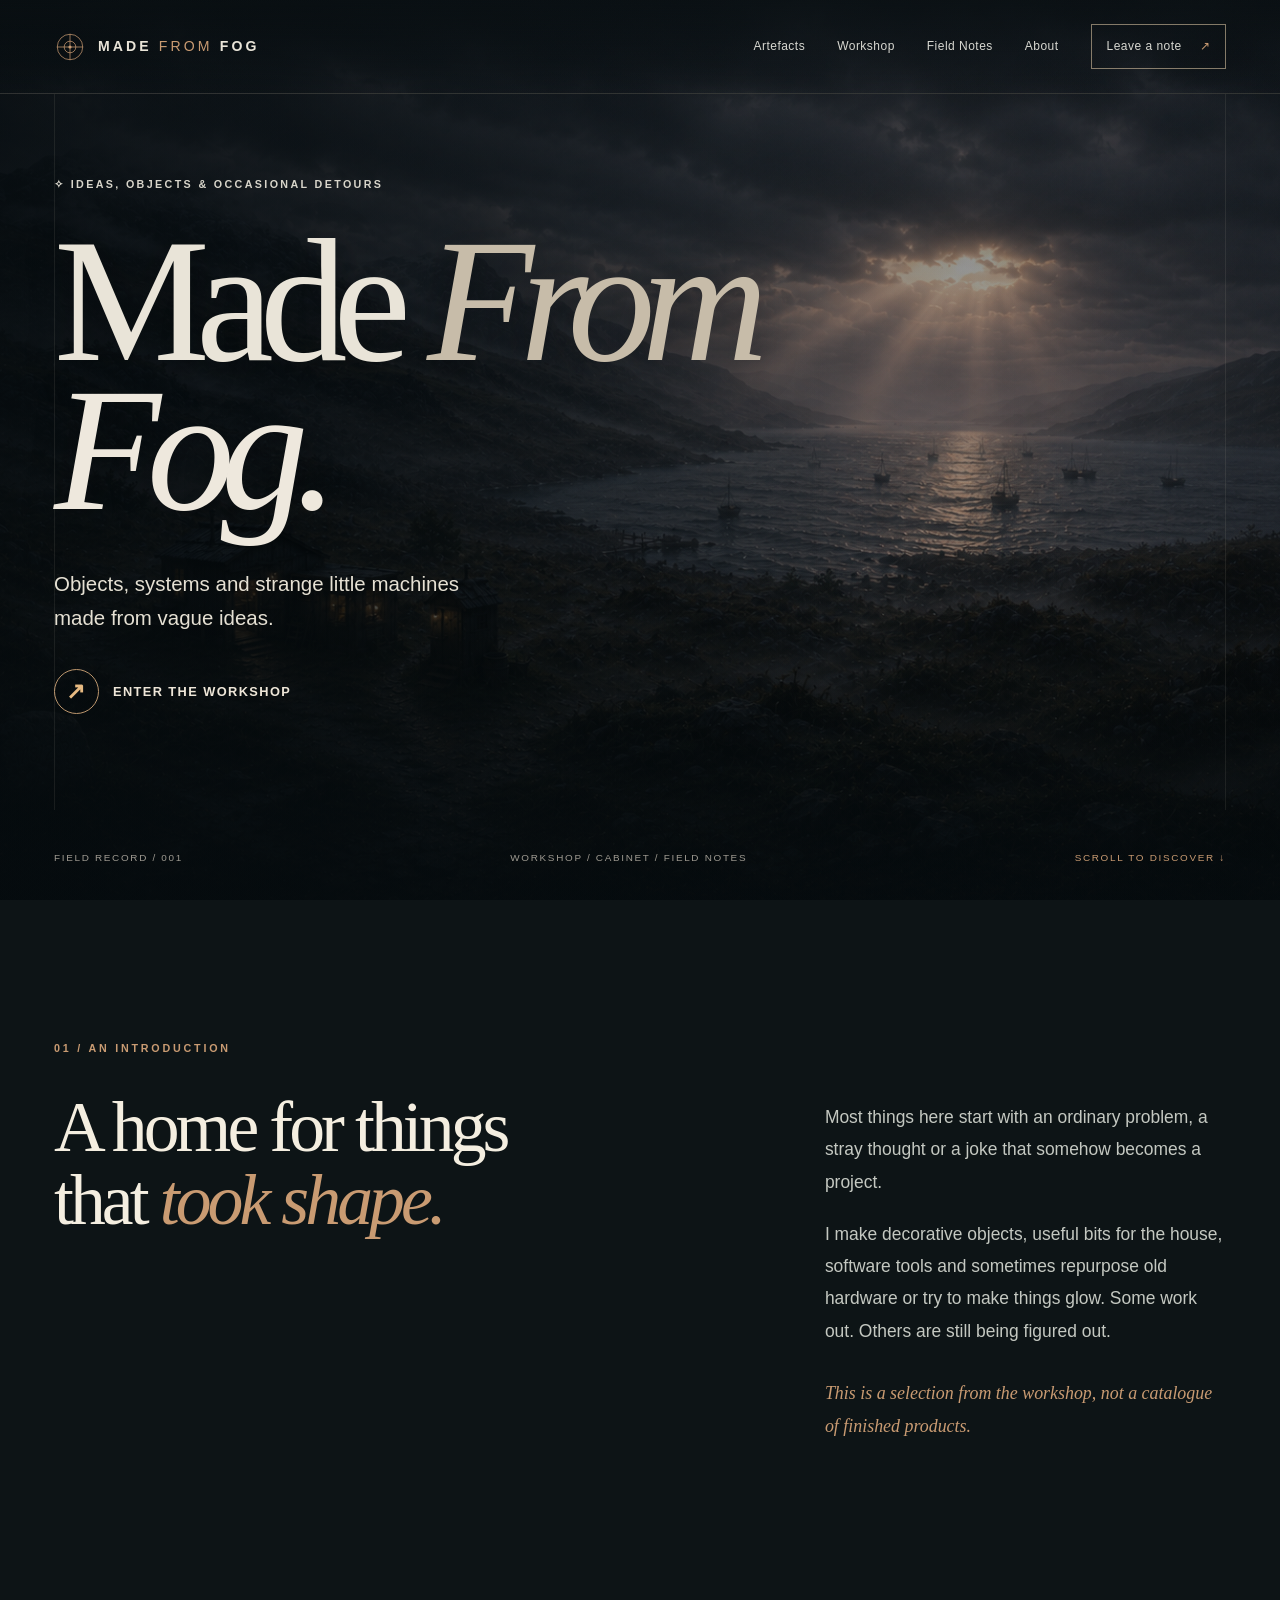
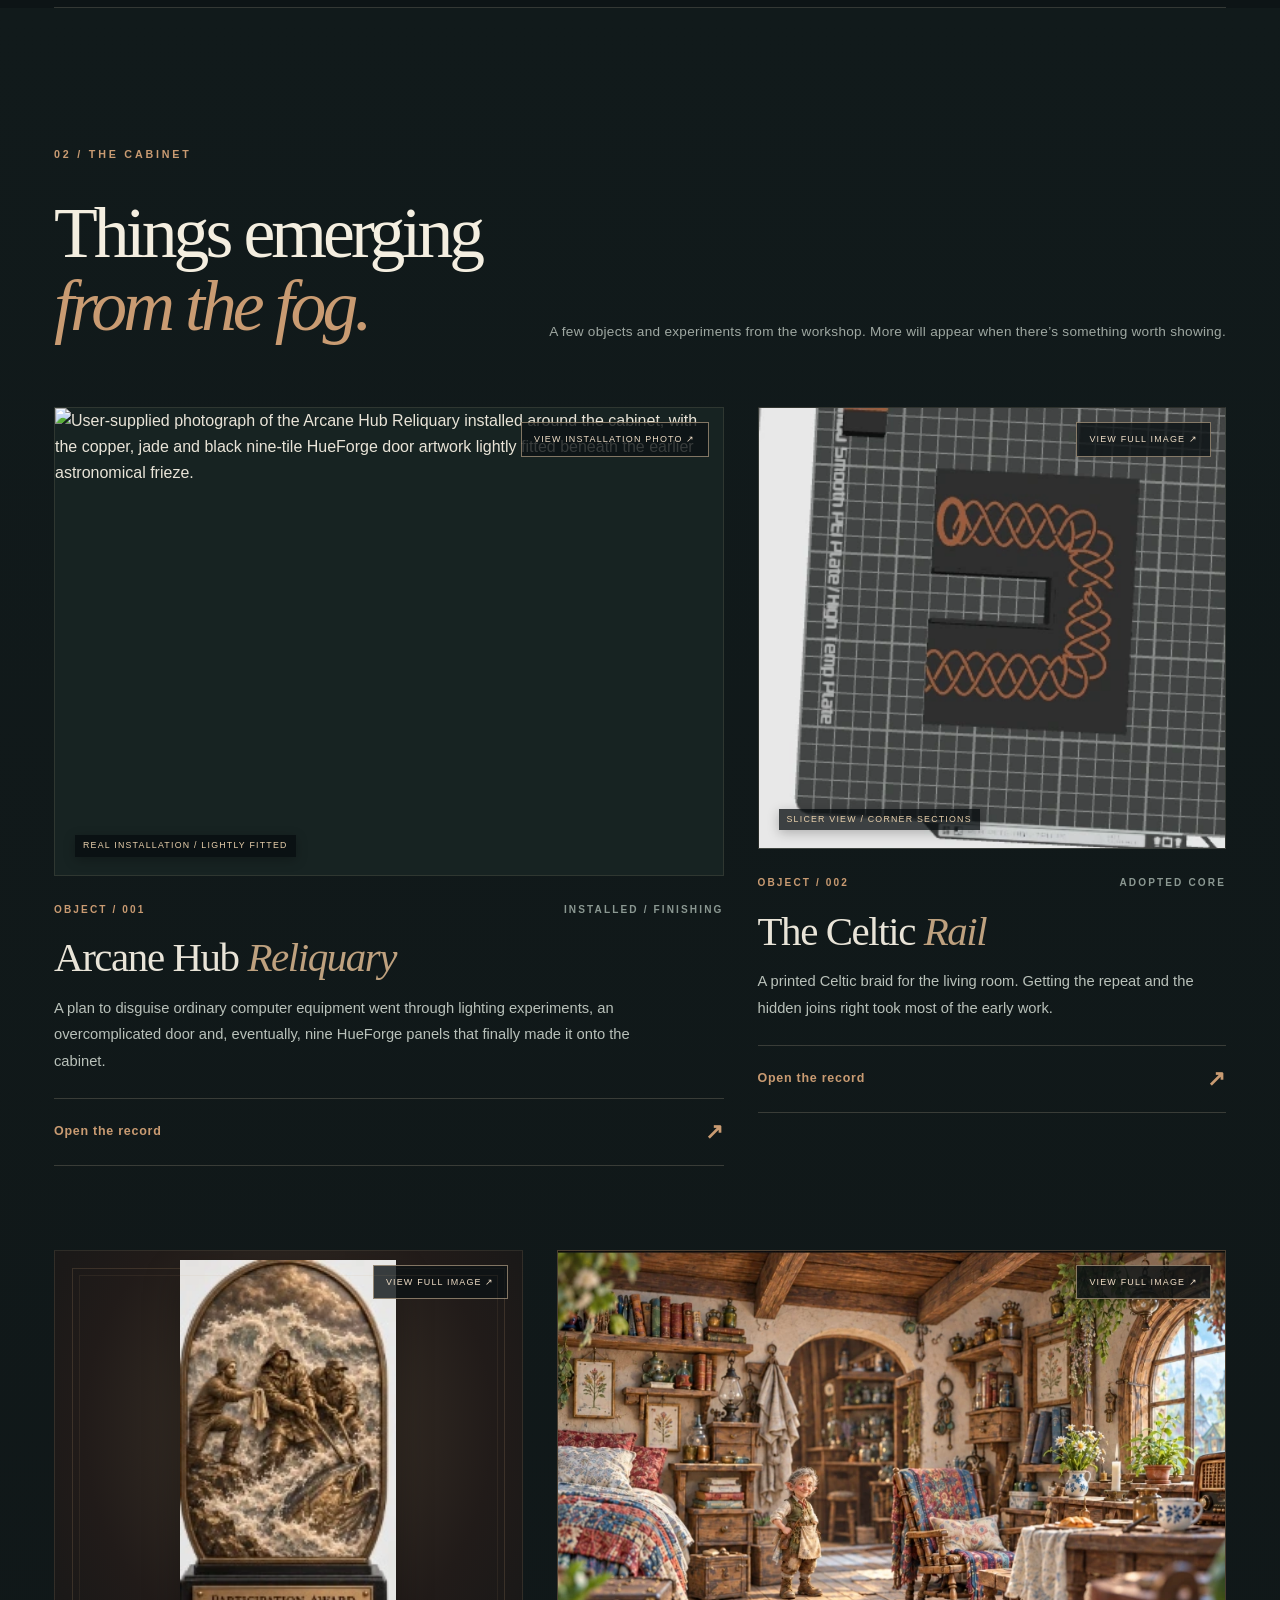
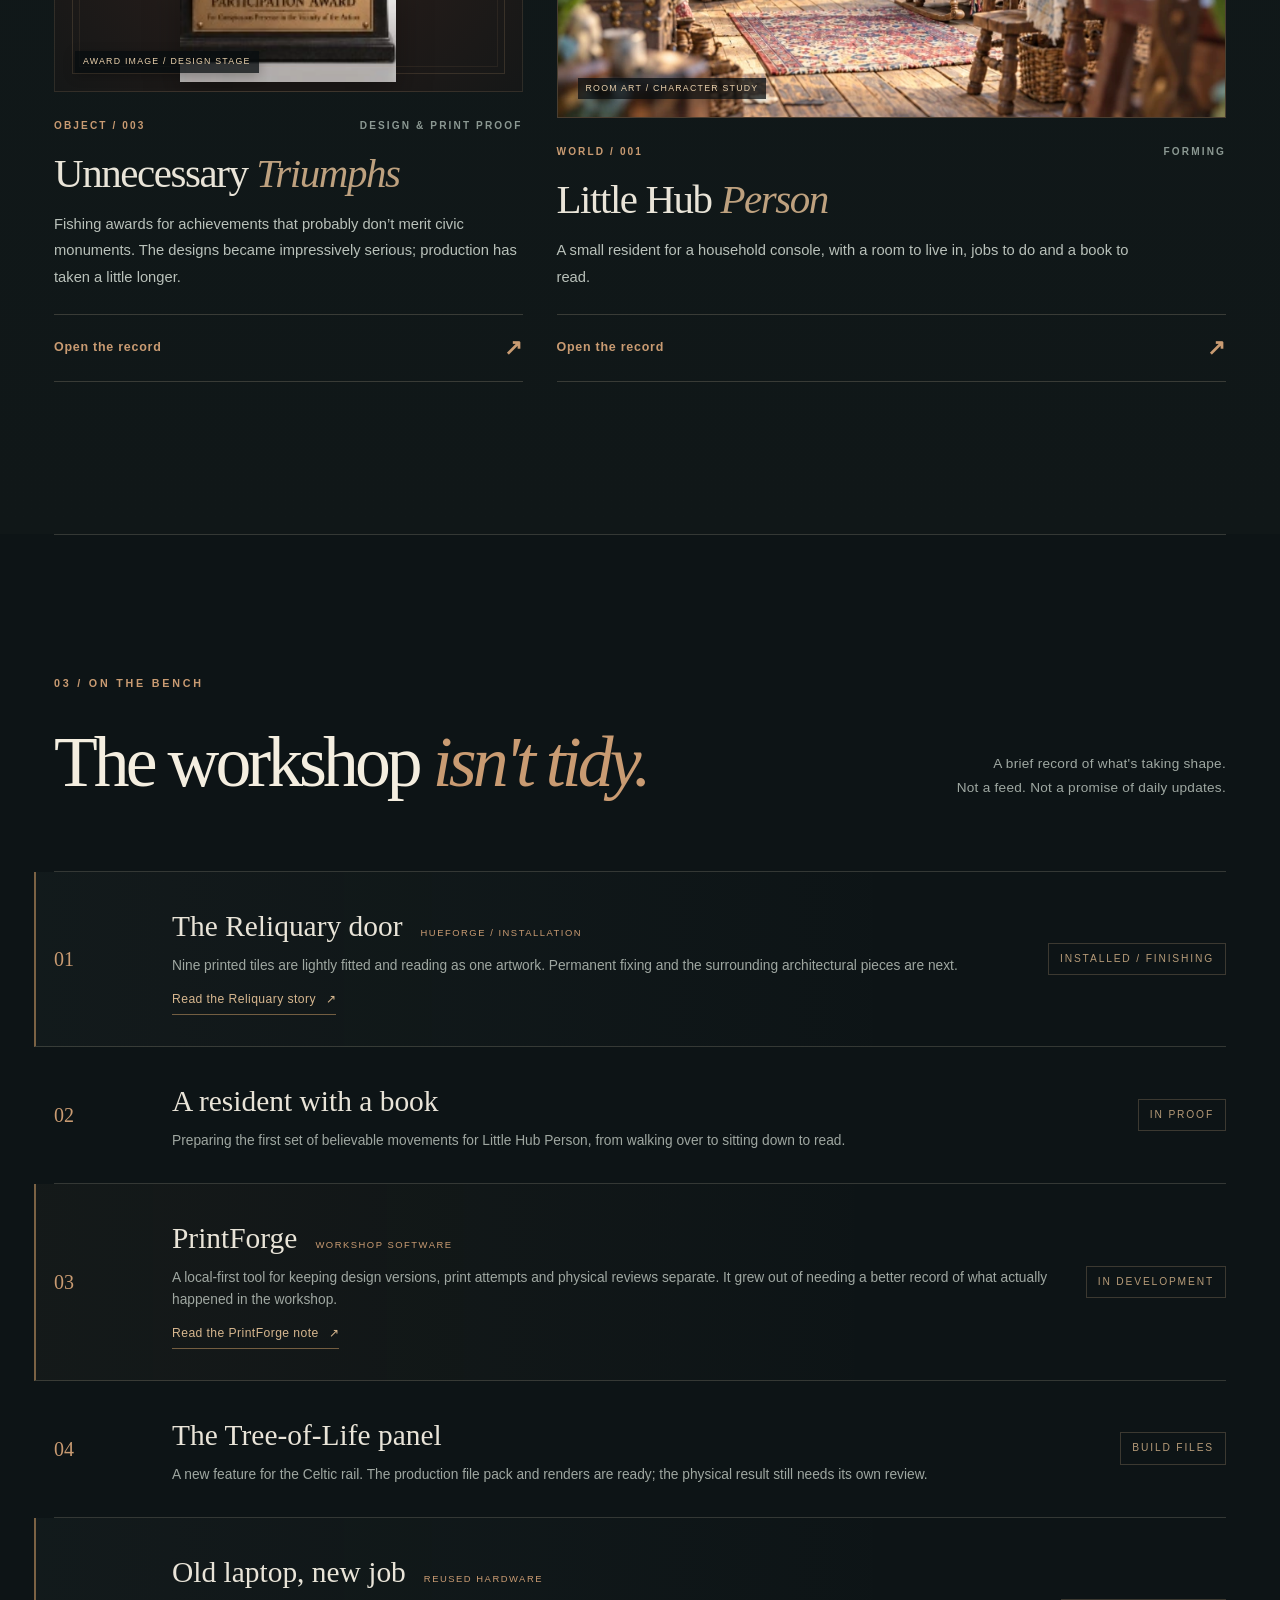
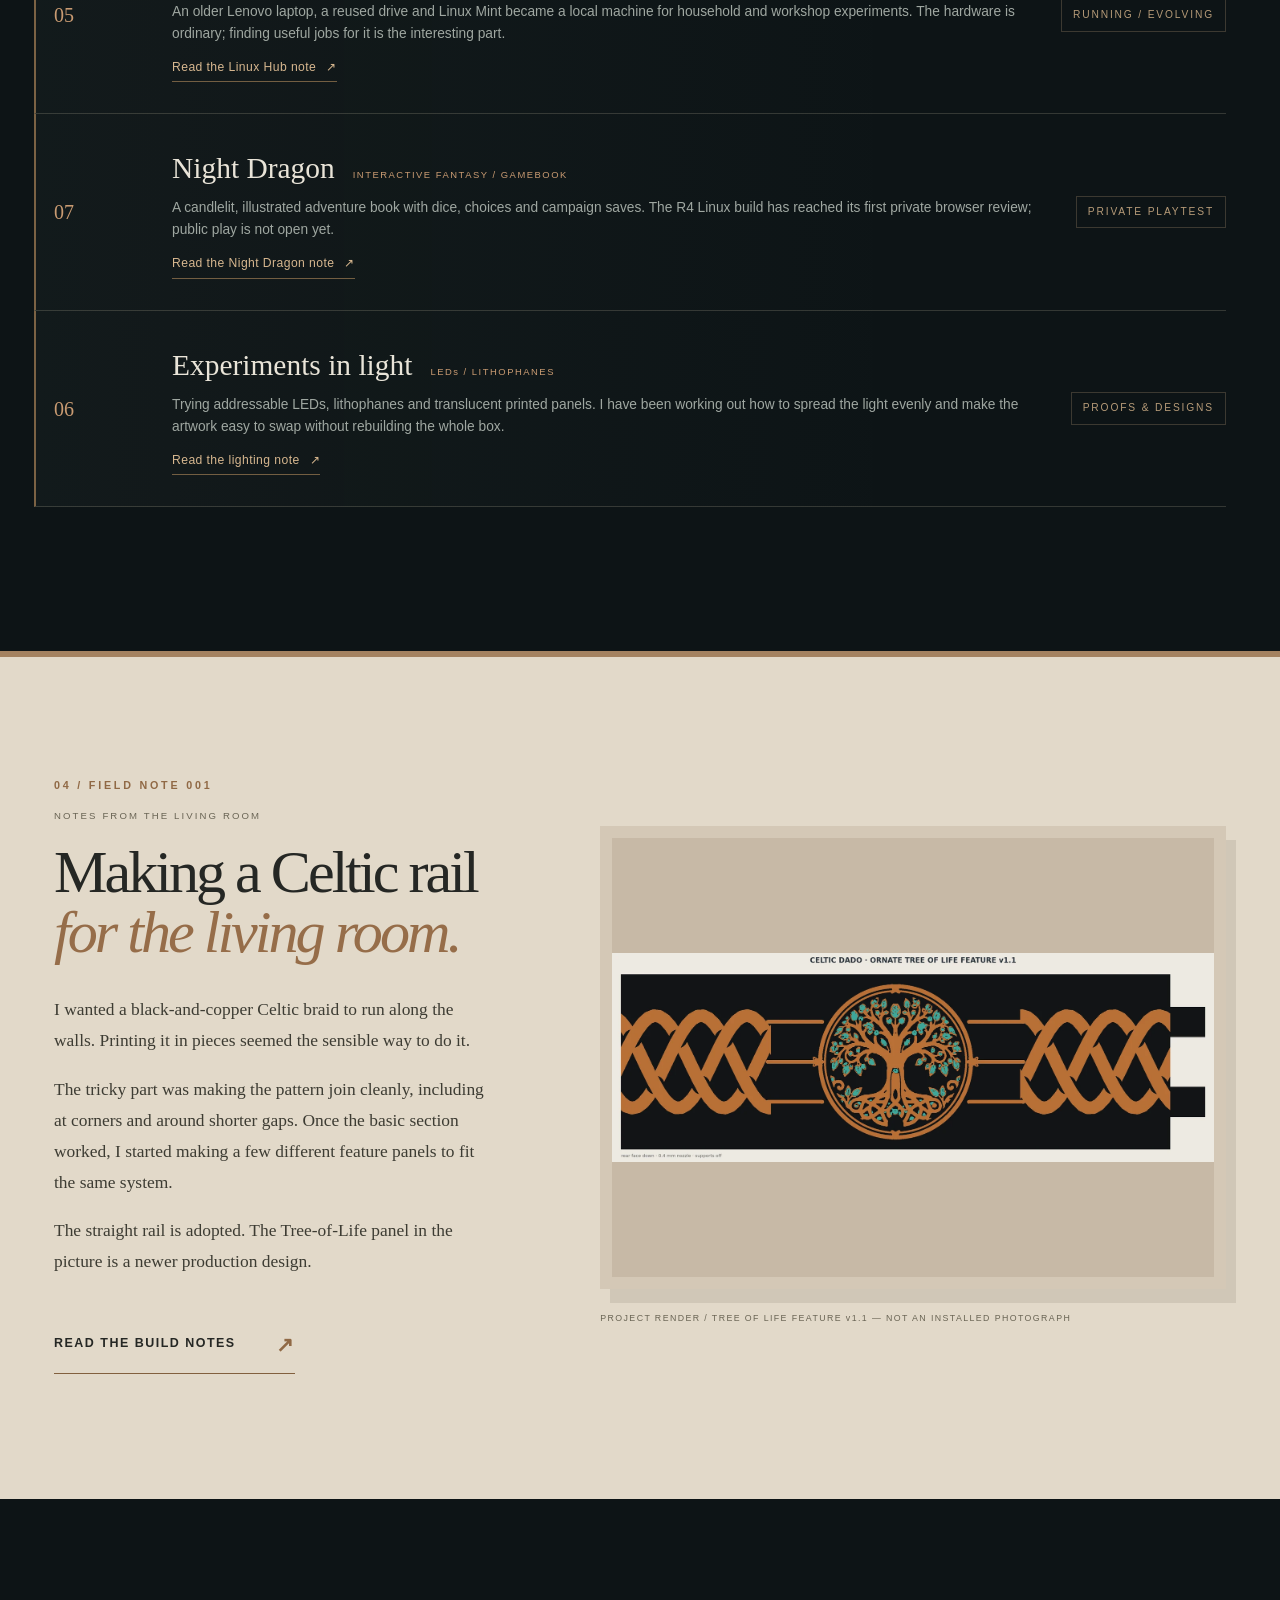
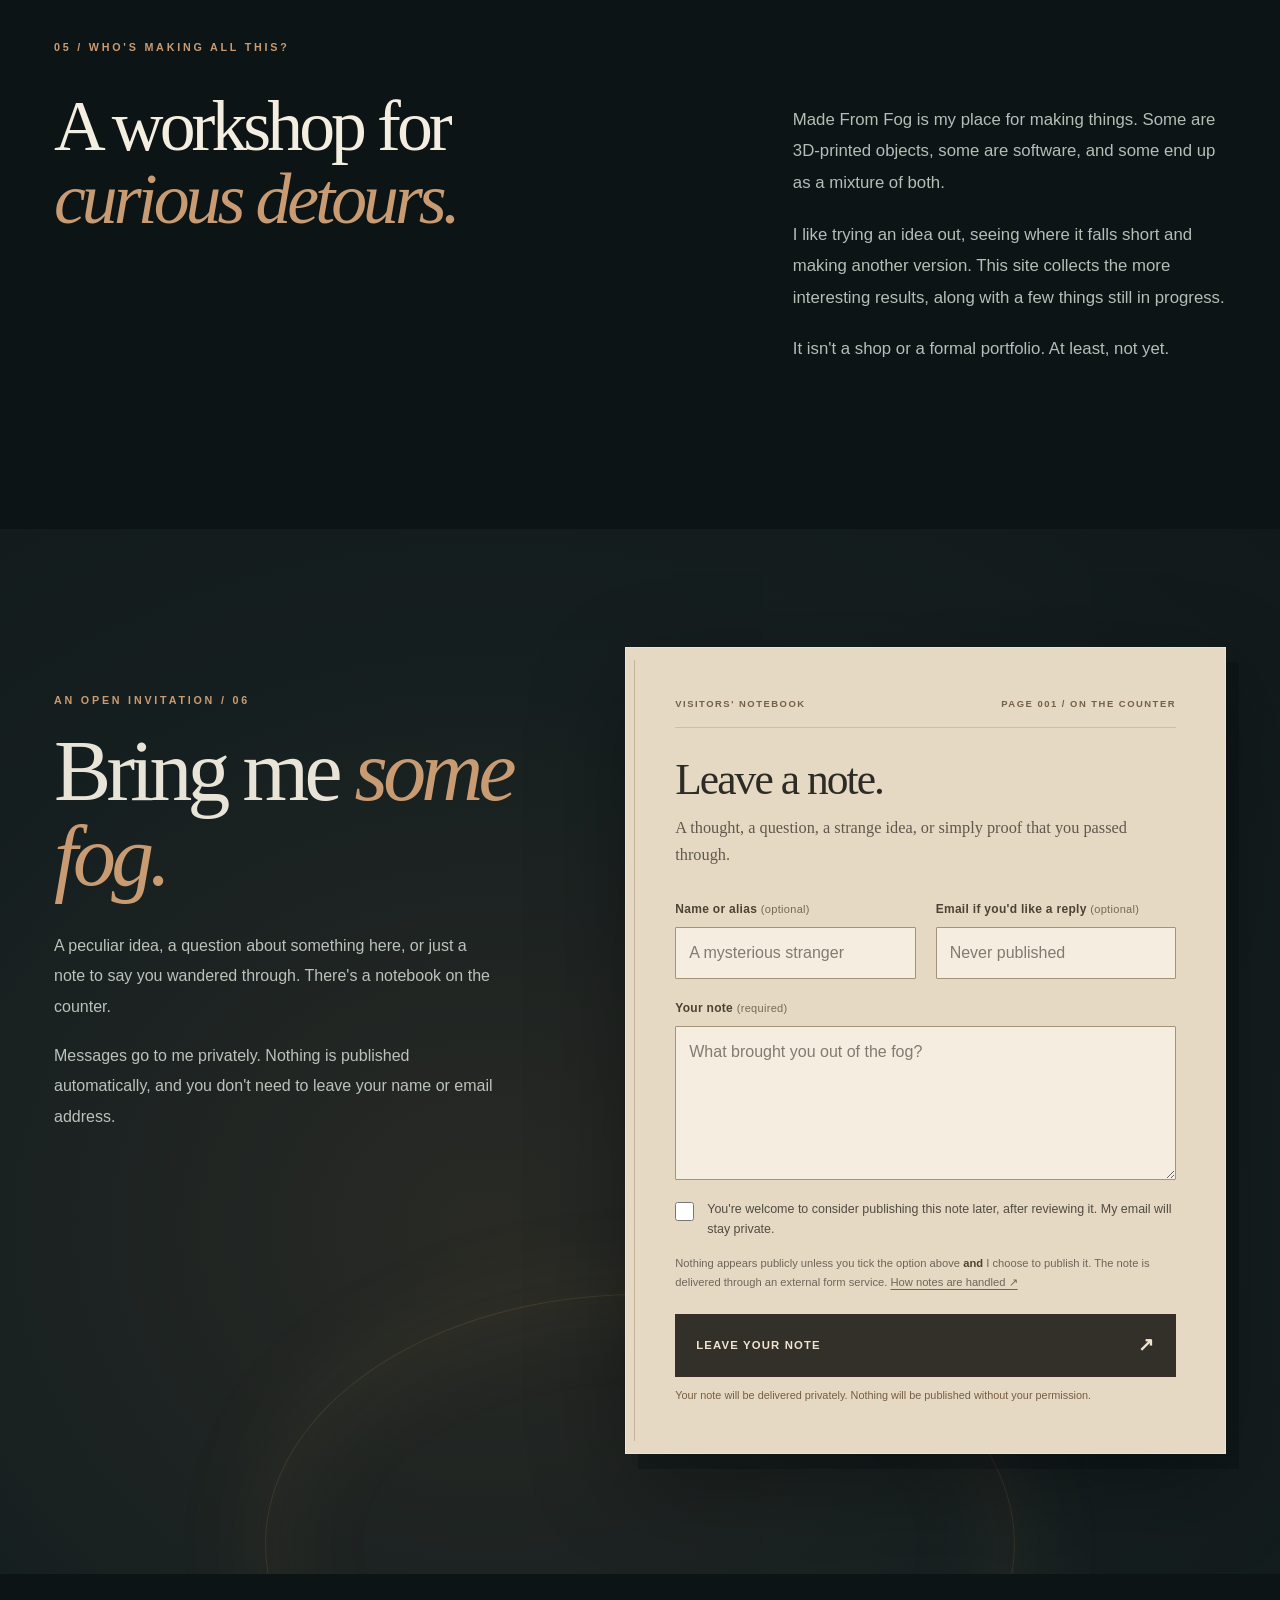
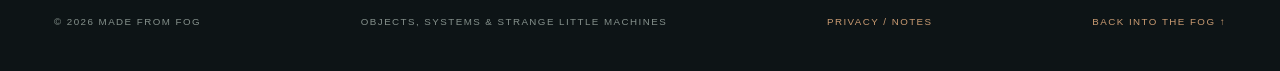
==== commit 81125da2: "Correct Reliquary installation image provenance" ====
--- a/index.html
+++ b/index.html
@@ -70,7 +70,7 @@
 </div>
 <div class="page-width gallery-grid">
 <article class="artefact card-large" id="arcane-hub">
-<div class="artefact-art art-arcane" data-source-status="installed-photo"><a aria-label="View the Reliquary installation photograph" class="artefact-image-link" href="assets/images/full/reliquary-installed.jpg" rel="noopener noreferrer" target="_blank"><img alt="User-supplied photograph of the Arcane Hub Reliquary installed around the cabinet, with the copper, jade and black nine-tile HueForge door artwork lightly fitted beneath the earlier astronomical frieze." decoding="async" height="1536" loading="lazy" src="assets/images/full/reliquary-installed.jpg" width="1152"/><span class="image-expand">VIEW INSTALLATION PHOTO ↗</span></a><span class="art-annotation">REAL INSTALLATION / LIGHTLY FITTED</span></div>
+<div class="artefact-art art-arcane" data-source-status="installed-photo"><a aria-label="View the Reliquary installation photograph" class="artefact-image-link" href="assets/images/full/reliquary-installed-full.png" rel="noopener noreferrer" target="_blank"><img alt="User-supplied photograph of the Arcane Hub Reliquary installed around the cabinet, with the copper, jade and black nine-tile HueForge door artwork lightly fitted beneath the earlier astronomical frieze." decoding="async" height="724" loading="lazy" src="assets/images/full/reliquary-installed-full.png" width="1005"/><span class="image-expand">VIEW INSTALLATION PHOTO ↗</span></a><span class="art-annotation">REAL INSTALLATION / LIGHTLY FITTED</span></div>
 <div class="artefact-body">
 <div class="artefact-metadata"><span>OBJECT / 001</span><span>INSTALLED / FINISHING</span></div>
 <h3>Arcane Hub <em>Reliquary</em></h3>
